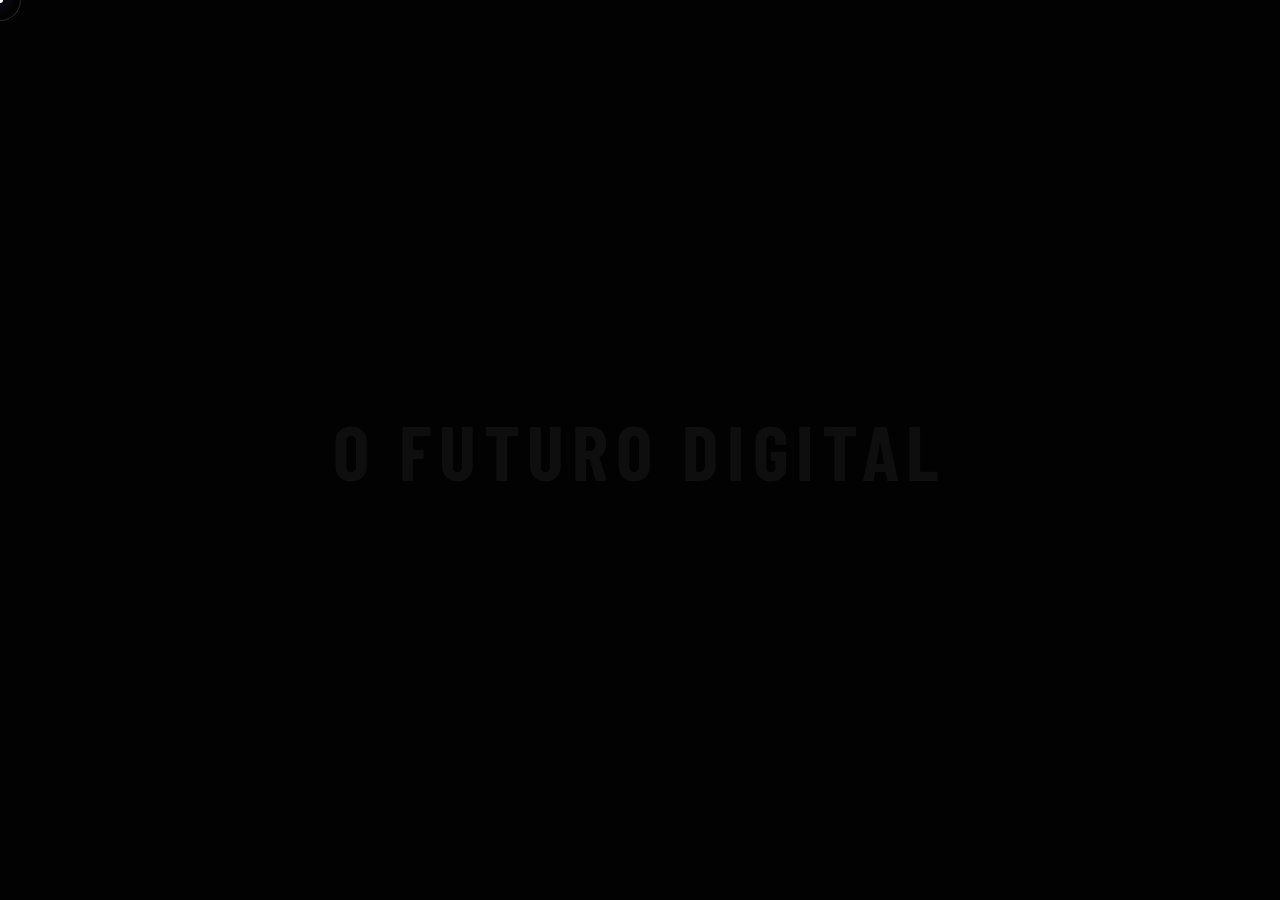
==== index.html @ 10002fe7 "COMMIT INICIAL" ====
<!DOCTYPE html>
<html lang="pt-BR">
<head>
    <meta charset="utf-8"/>
    <meta content="width=device-width, initial-scale=1.0" name="viewport"/>
    <title>Portfólio Premium | Agência Digital</title>
    
    <!-- Fonts -->
    <link href="https://fonts.googleapis.com" rel="preconnect"/>
    <link href="https://fonts.gstatic.com" rel="preconnect" crossorigin/>
    <link href="https://fonts.googleapis.com/css2?family=Inter:wght@300;400;500;600;700&family=Barlow+Condensed:wght@600;700&display=swap" rel="stylesheet">
    
    <!-- Tailwind -->
    <script src="https://cdn.tailwindcss.com"></script>
    <script>
        tailwind.config = {
            theme: {
                extend: {
                    fontFamily: {
                        sans: ['Inter', 'sans-serif'],
                        display: ['Barlow Condensed', 'sans-serif'],
                    },
                    colors: {
                        brand: {
                            primary: '#6366F1', // Indigo
                            secondary: '#a855f7', // Purple
                            accent: '#22d3ee', // Cyan
                            dark: '#020202',
                        }
                    }
                }
            }
        }
    </script>
    
    <!-- GSAP & Lucide -->
    <script src="https://cdnjs.cloudflare.com/ajax/libs/gsap/3.12.2/gsap.min.js"></script>
    <script src="https://unpkg.com/lucide@latest"></script>

    <style>
        body {
            background-color: #020202;
            color: #ffffff;
            overflow-x: hidden;
            overflow-y: hidden; /* Prevent scroll during preloader */
            cursor: none; /* Hide default cursor */
            -webkit-font-smoothing: antialiased;
        }

        /* Custom Cursor */
        .cursor-dot {
            position: fixed; top: 0; left: 0;
            width: 6px; height: 6px;
            background: #fff;
            border-radius: 50%;
            pointer-events: none;
            z-index: 100000;
            transform: translate(-50%, -50%);
        }
        .cursor-halo {
            position: fixed; top: 0; left: 0;
            width: 40px; height: 40px;
            border: 1px solid rgba(255,255,255,0.15);
            background: radial-gradient(circle, rgba(99,102,241,0.1) 0%, transparent 60%);
            border-radius: 50%;
            pointer-events: none;
            z-index: 99999;
            transform: translate(-50%, -50%);
            transition: width 0.3s ease, height 0.3s ease, background 0.3s ease, border-color 0.3s ease;
        }
        .hovering .cursor-halo {
            width: 70px; height: 70px;
            background: radial-gradient(circle, rgba(99,102,241,0.25) 0%, transparent 70%);
            border-color: rgba(99,102,241,0.4);
            backdrop-filter: blur(2px);
        }

        /* Preloader */
        #preloader {
            position: fixed; inset: 0; z-index: 99990;
            background: #020202;
            display: flex; align-items: center; justify-content: center;
        }
        .preloader-text-wrapper {
            font-family: 'Barlow Condensed', sans-serif;
            font-size: clamp(2rem, 6vw, 5rem);
            font-weight: 700;
            position: relative;
            text-transform: uppercase;
            letter-spacing: 0.1em;
            display: flex; justify-content: center; align-items: center;
        }
        .text-dim { color: rgba(255,255,255,0.05); }
        .text-bright {
            position: absolute; inset: 0; color: #fff;
            clip-path: polygon(0 0, 0 0, 0 100%, 0 100%);
            text-shadow: 0 0 20px rgba(255,255,255,0.4);
        }
        .sweep-light {
            position: absolute; top: 0; left: -100%;
            width: 30%; height: 100%;
            background: linear-gradient(90deg, transparent, rgba(99,102,241,0.8), transparent);
            transform: skewX(-20deg);
            filter: blur(8px);
            mix-blend-mode: screen;
        }

        /* Mesh Background */
        .mesh-bg { position: fixed; inset: 0; z-index: 0; pointer-events: none; }
        .mesh-orb {
            position: absolute; border-radius: 50%;
            filter: blur(120px); opacity: 0.3;
            animation: float 25s infinite ease-in-out alternate;
        }
        .orb-1 { top: -10%; left: -10%; width: 50vw; height: 50vw; background: #6366F1; animation-delay: 0s; }
        .orb-2 { bottom: -20%; right: -10%; width: 60vw; height: 60vw; background: #a855f7; animation-delay: -5s; }
        .orb-3 { top: 30%; left: 40%; width: 40vw; height: 40vw; background: #22d3ee; opacity: 0.15; animation-delay: -10s; }

        @keyframes float {
            0% { transform: translate(0, 0) scale(1); }
            100% { transform: translate(8%, 8%) scale(1.1); }
        }

        .noise-bg {
            position: fixed; inset: 0; z-index: 1;
            pointer-events: none; opacity: 0.04;
            background-image: url("data:image/svg+xml,%3Csvg viewBox='0 0 200 200' xmlns='http://www.w3.org/2000/svg'%3E%3Cfilter id='noiseFilter'%3E%3CfeTurbulence type='fractalNoise' baseFrequency='0.8' numOctaves='3' stitchTiles='stitch'/%3E%3C/filter%3E%3Crect width='100%25' height='100%25' filter='url(%23noiseFilter)'/%3E%3C/svg%3E");
        }

        /* Grid Lines */
        .grid-lines {
            position: fixed; inset: 0; z-index: 1; pointer-events: none;
            background-image: linear-gradient(rgba(255,255,255,0.03) 1px, transparent 1px),
                              linear-gradient(90deg, rgba(255,255,255,0.03) 1px, transparent 1px);
            background-size: 100px 100px;
            background-position: center center;
            mask-image: radial-gradient(circle at center, black 20%, transparent 80%);
            -webkit-mask-image: radial-gradient(circle at center, black 20%, transparent 80%);
        }

        /* Hero Text Gradient */
        .text-gradient {
            background: linear-gradient(to right, #fff, #a1a1aa, #6366F1, #fff);
            background-size: 200% auto;
            -webkit-background-clip: text;
            -webkit-text-fill-color: transparent;
            animation: gradientMove 5s linear infinite;
        }
        @keyframes gradientMove { to { background-position: 200% center; } }

        /* Buttons */
        .btn-premium {
            position: relative;
            background: rgba(255,255,255,0.03);
            border: 1px solid rgba(255,255,255,0.1);
            backdrop-filter: blur(12px);
            transition: all 0.4s cubic-bezier(0.2,0.8,0.2,1);
            overflow: hidden;
            z-index: 10;
        }
        .btn-premium::before {
            content: ''; position: absolute; inset: 0;
            background: linear-gradient(45deg, #6366F1, #a855f7, #22d3ee);
            opacity: 0; z-index: -1;
            transition: opacity 0.4s ease;
        }
        .btn-premium:hover::before { opacity: 1; }
        .btn-premium:hover {
            transform: translateY(-2px);
            border-color: rgba(255,255,255,0.3);
            box-shadow: 0 15px 35px rgba(99,102,241,0.3);
        }

        .btn-outline {
            background: transparent;
            border: 1px solid rgba(255,255,255,0.15);
            transition: all 0.4s ease;
            z-index: 10;
        }
        .btn-outline:hover {
            background: rgba(255,255,255,0.05);
            border-color: rgba(255,255,255,0.4);
            transform: translateY(-2px);
        }

        /* Floating Project Cards */
        .parallax-wrap {
            position: absolute;
            will-change: transform;
            z-index: 5;
        }
        .floating-card {
            border-radius: 1.25rem;
            background: rgba(10, 10, 10, 0.4);
            backdrop-filter: blur(16px);
            -webkit-backdrop-filter: blur(16px);
            border: 1px solid rgba(255, 255, 255, 0.08);
            box-shadow: 0 30px 60px rgba(0,0,0,0.5), inset 0 1px 0 rgba(255,255,255,0.1);
            overflow: hidden;
            transform-style: preserve-3d;
            will-change: transform;
            position: relative;
        }
        .floating-card::after {
            content: ''; position: absolute; inset: 0;
            background: linear-gradient(135deg, rgba(255,255,255,0.15) 0%, transparent 40%);
            pointer-events: none; z-index: 2;
        }
        .floating-card img {
            width: 100%; height: 100%; object-fit: cover;
            transition: transform 0.5s ease;
            opacity: 0.8; mix-blend-mode: luminosity; filter: grayscale(30%);
        }
        .parallax-wrap:hover .floating-card img {
            transform: scale(1.05); opacity: 1; mix-blend-mode: normal; filter: grayscale(0%);
        }
        
        /* Specific Card Placements */
        .c1 { top: 15%; left: 8%; width: 280px; height: 180px; }
        .c2 { bottom: 15%; left: 12%; width: 220px; height: 280px; }
        .c3 { top: 20%; right: 10%; width: 240px; height: 200px; }
        .c4 { bottom: 20%; right: 15%; width: 300px; height: 160px; }

        @media (max-width: 768px) {
            .parallax-wrap { display: none; } /* Hide complex cards on mobile for clean hero */
        }
    </style>
</head>
<body>

    <!-- CUSTOM CURSOR -->
    <div class="cursor-dot"></div>
    <div class="cursor-halo"></div>

    <!-- PRELOADER -->
    <div id="preloader">
        <div class="preloader-text-wrapper">
            <span class="text-dim">O FUTURO DIGITAL</span>
            <span class="text-bright">O FUTURO DIGITAL</span>
            <div class="sweep-light"></div>
        </div>
    </div>

    <!-- BACKGROUND SYSTEM -->
    <div class="mesh-bg">
        <div class="mesh-orb orb-1"></div>
        <div class="mesh-orb orb-2"></div>
        <div class="mesh-orb orb-3"></div>
    </div>
    <div class="noise-bg"></div>
    <div class="grid-lines"></div>

    <!-- NAVBAR -->
    <nav class="fixed top-0 w-full z-50 px-6 py-6 flex justify-between items-center opacity-0 translate-y-[-20px]" id="navbar">
        <div class="flex items-center gap-3">
            <div class="w-8 h-8 rounded-full border border-white/20 bg-white/5 flex items-center justify-center backdrop-blur-md">
                <i data-lucide="hexagon" class="w-4 h-4 text-white"></i>
            </div>
            <span class="font-display tracking-widest uppercase text-sm font-bold">STUDIO</span>
        </div>
        <button class="interactive hover:text-brand-accent transition-colors">
            <i data-lucide="menu" class="w-6 h-6 text-white"></i>
        </button>
    </nav>

    <!-- HERO SECTION -->
    <main id="hero-section" class="relative w-full h-screen flex items-center justify-center overflow-hidden">
        
        <!-- FLOATING CARDS (PROVA SOCIAL) -->
        <div class="parallax-wrap c1" data-speed-x="20" data-speed-y="30">
            <div class="floating-card organic-float interactive" style="animation-delay: 0s;">
                <img src="https://images.unsplash.com/photo-1600132806370-bf17e65e942f?q=80&w=800&auto=format&fit=crop" alt="Projeto 1"/>
            </div>
        </div>
        <div class="parallax-wrap c2" data-speed-x="-25" data-speed-y="-15">
            <div class="floating-card organic-float interactive" style="animation-delay: -1.5s;">
                <img src="https://images.unsplash.com/photo-1551288049-bebda4e38f71?q=80&w=800&auto=format&fit=crop" alt="Projeto 2"/>
            </div>
        </div>
        <div class="parallax-wrap c3" data-speed-x="-30" data-speed-y="25">
            <div class="floating-card organic-float interactive" style="animation-delay: -3s;">
                <img src="https://images.unsplash.com/photo-1581291518857-4e27b48ff24e?q=80&w=800&auto=format&fit=crop" alt="Projeto 3"/>
            </div>
        </div>
        <div class="parallax-wrap c4" data-speed-x="15" data-speed-y="-35">
            <div class="floating-card organic-float interactive" style="animation-delay: -4.5s;">
                <img src="https://images.unsplash.com/photo-1618761714954-0b8cd0026356?q=80&w=800&auto=format&fit=crop" alt="Projeto 4"/>
            </div>
        </div>

        <!-- HERO CONTENT -->
        <div class="hero-content relative z-20 flex flex-col items-center text-center max-w-4xl px-6">
            <div class="inline-flex items-center gap-2 px-3 py-1.5 rounded-full border border-white/10 bg-white/5 backdrop-blur-md mb-8">
                <span class="w-1.5 h-1.5 rounded-full bg-brand-primary animate-pulse"></span>
                <span class="text-[10px] font-mono tracking-widest uppercase text-zinc-300">UX/UI & Desenvolvimento Premium</span>
            </div>

            <h1 class="text-5xl md:text-7xl lg:text-8xl font-display font-bold tracking-tight mb-6 leading-[1.1]">
                Design, estratégia e <br/>
                tecnologia para marcas que <br/>
                <span class="text-gradient">desejam crescer.</span>
            </h1>

            <p class="text-zinc-400 text-base md:text-lg max-w-2xl font-sans mb-10 leading-relaxed font-light">
                Criação de Sites, Landing Pages e Estratégias Digitais com foco absoluto em conversão e posicionamento premium. Transformando ideias em experiências que vendem.
            </p>

            <div class="flex flex-col sm:flex-row gap-4 items-center">
                <button class="interactive btn-premium px-8 py-4 rounded-full text-sm font-semibold tracking-wide flex items-center gap-2">
                    VER PROJETOS
                    <i data-lucide="arrow-right" class="w-4 h-4"></i>
                </button>
                <button class="interactive btn-outline px-8 py-4 rounded-full text-sm font-semibold tracking-wide text-zinc-300 flex items-center gap-2">
                    FALAR COMIGO
                </button>
            </div>
        </div>

    </main>

    <!-- JS -->
    <script>
        // Init Icons
        lucide.createIcons();

        // Cursor Setup
        const cursorDot = document.querySelector('.cursor-dot');
        const cursorHalo = document.querySelector('.cursor-halo');
        const interactives = document.querySelectorAll('.interactive, a, button');

        // GSAP QuickTo for smooth cursor tracking
        let xToDot = gsap.quickTo(cursorDot, "x", {duration: 0.1, ease: "power3"});
        let yToDot = gsap.quickTo(cursorDot, "y", {duration: 0.1, ease: "power3"});
        let xToHalo = gsap.quickTo(cursorHalo, "x", {duration: 0.3, ease: "power3"});
        let yToHalo = gsap.quickTo(cursorHalo, "y", {duration: 0.3, ease: "power3"});

        window.addEventListener("mousemove", e => {
            xToDot(e.clientX); yToDot(e.clientY);
            xToHalo(e.clientX); yToHalo(e.clientY);
        });

        // Hover states for cursor
        interactives.forEach(el => {
            el.addEventListener("mouseenter", () => document.body.classList.add("hovering"));
            el.addEventListener("mouseleave", () => document.body.classList.remove("hovering"));
        });

        // Preloader Animation Timeline
        const tl = gsap.timeline();

        // 1. Sweep effect
        tl.to(".sweep-light", {
            left: "200%",
            duration: 1.8,
            ease: "power2.inOut",
            delay: 0.2
        })
        // 2. Reveal text from left to right mask
        .to(".text-bright", {
            clipPath: "polygon(0 0, 100% 0, 100% 100%, 0 100%)",
            duration: 1.8,
            ease: "power3.inOut"
        }, "-=1.8")
        // 3. Blur out the text
        .to(".preloader-text-wrapper", {
            opacity: 0,
            filter: "blur(15px)",
            scale: 1.1,
            duration: 0.8,
            ease: "power2.in",
            delay: 0.5
        })
        // 4. Fade out preloader background
        .to("#preloader", {
            opacity: 0,
            duration: 1,
            ease: "power2.inOut",
            onComplete: () => {
                document.getElementById("preloader").style.display = "none";
                document.body.style.overflowY = "auto"; // restore scroll if page had content below
            }
        }, "-=0.2")
        // 5. Reveal Hero Content
        .from("#navbar", {
            y: -20, opacity: 0, duration: 1, ease: "power3.out"
        }, "-=0.5")
        .from(".hero-content > *", {
            y: 40, opacity: 0, filter: "blur(10px)",
            stagger: 0.15, duration: 1.2, ease: "power3.out"
        }, "-=1")
        // 6. Reveal Floating Cards
        .from(".parallax-wrap", {
            y: 100, opacity: 0, rotateX: 15, scale: 0.9,
            stagger: 0.1, duration: 1.5, ease: "back.out(1.2)"
        }, "-=1");

        // Organic Floating Animation for Cards
        gsap.utils.toArray(".organic-float").forEach((card, i) => {
            gsap.to(card, {
                y: "-=20",
                duration: "random(3, 5)",
                repeat: -1,
                yoyo: true,
                ease: "sine.inOut"
            });
        });

        // Mouse Parallax for Cards
        const heroSection = document.getElementById("hero-section");
        const parallaxWraps = document.querySelectorAll(".parallax-wrap");
        
        heroSection.addEventListener("mousemove", (e) => {
            // Normalized coordinates (-1 to 1)
            const x = (e.clientX / window.innerWidth - 0.5) * 2;
            const y = (e.clientY / window.innerHeight - 0.5) * 2;

            parallaxWraps.forEach(wrap => {
                const speedX = parseFloat(wrap.dataset.speedX);
                const speedY = parseFloat(wrap.dataset.speedY);
                
                gsap.to(wrap, {
                    x: x * speedX,
                    y: y * speedY,
                    rotateX: -y * 10,
                    rotateY: x * 10,
                    duration: 1.5,
                    ease: "power2.out"
                });
            });
        });

        // Reset Parallax on mouse leave
        heroSection.addEventListener("mouseleave", () => {
            parallaxWraps.forEach(wrap => {
                gsap.to(wrap, {
                    x: 0, y: 0, rotateX: 0, rotateY: 0,
                    duration: 1.5, ease: "power2.out"
                });
            });
        });

    </script>
</body>
</html>
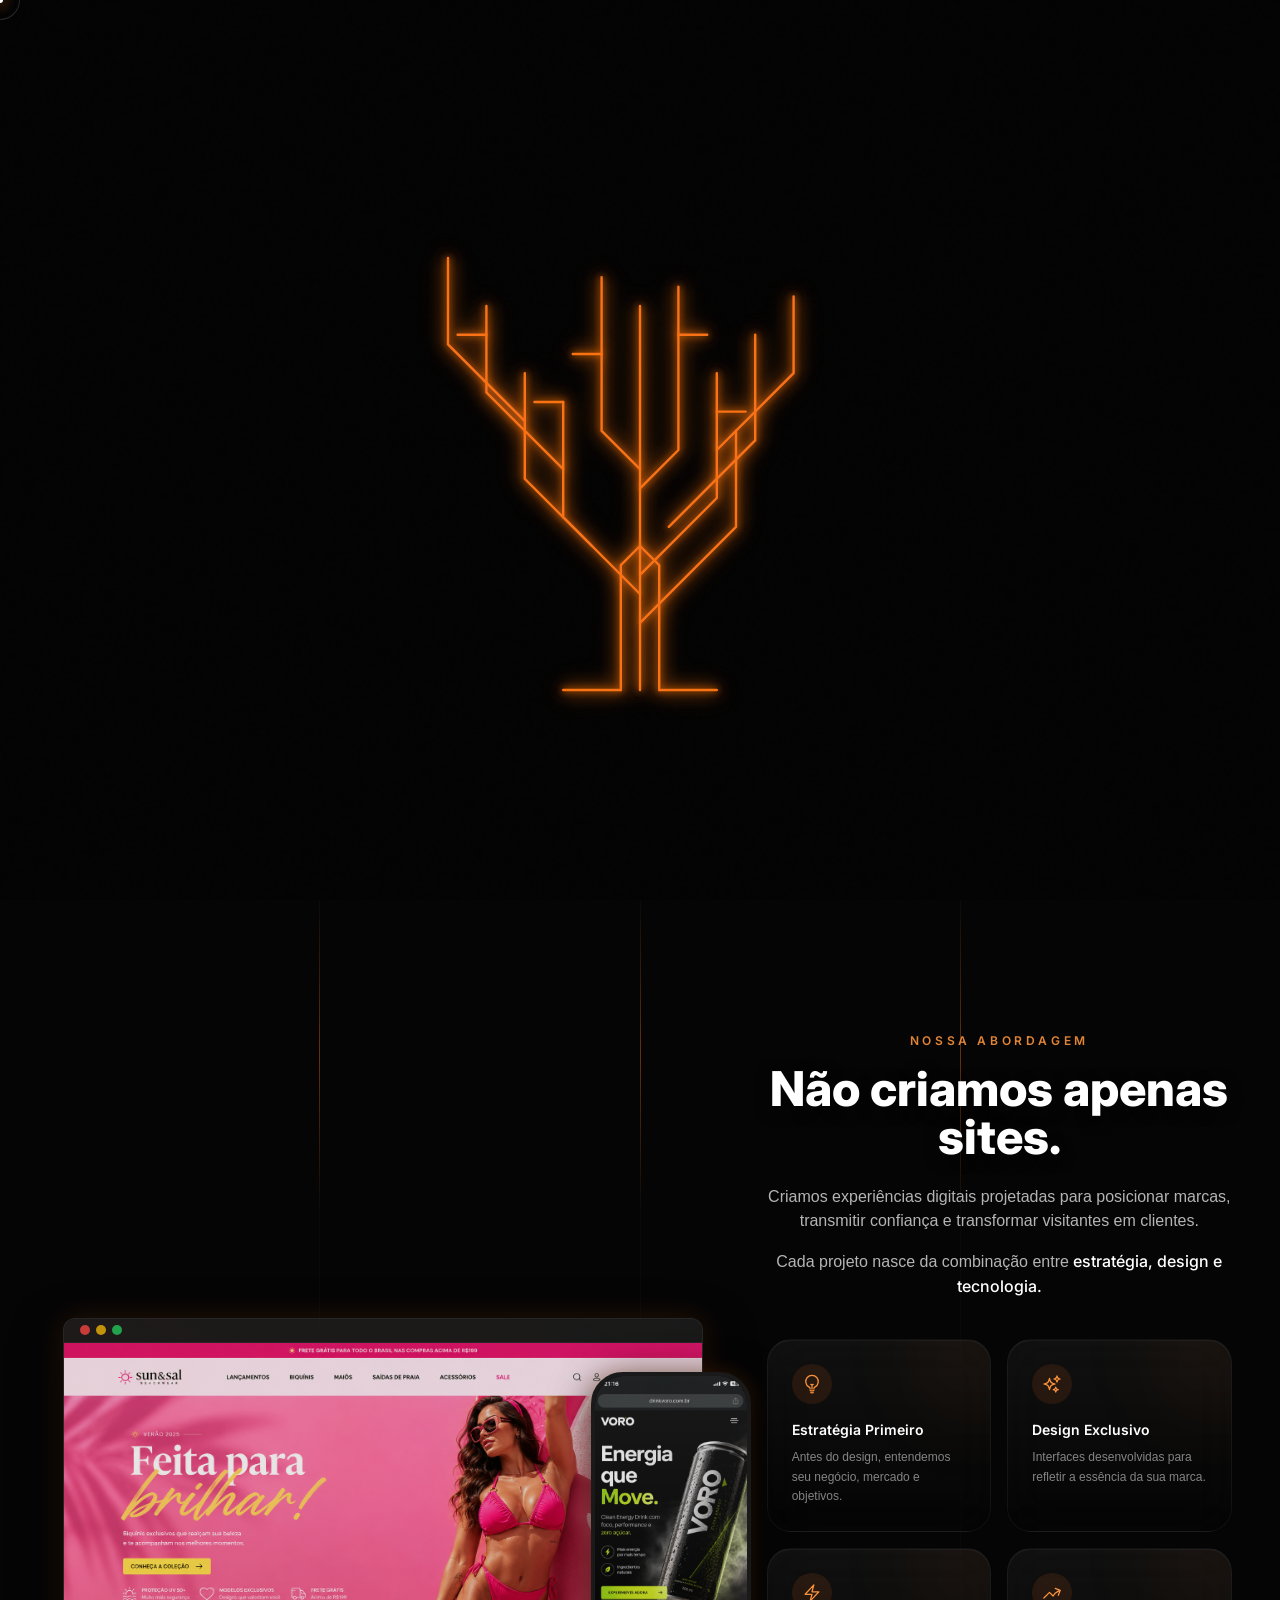
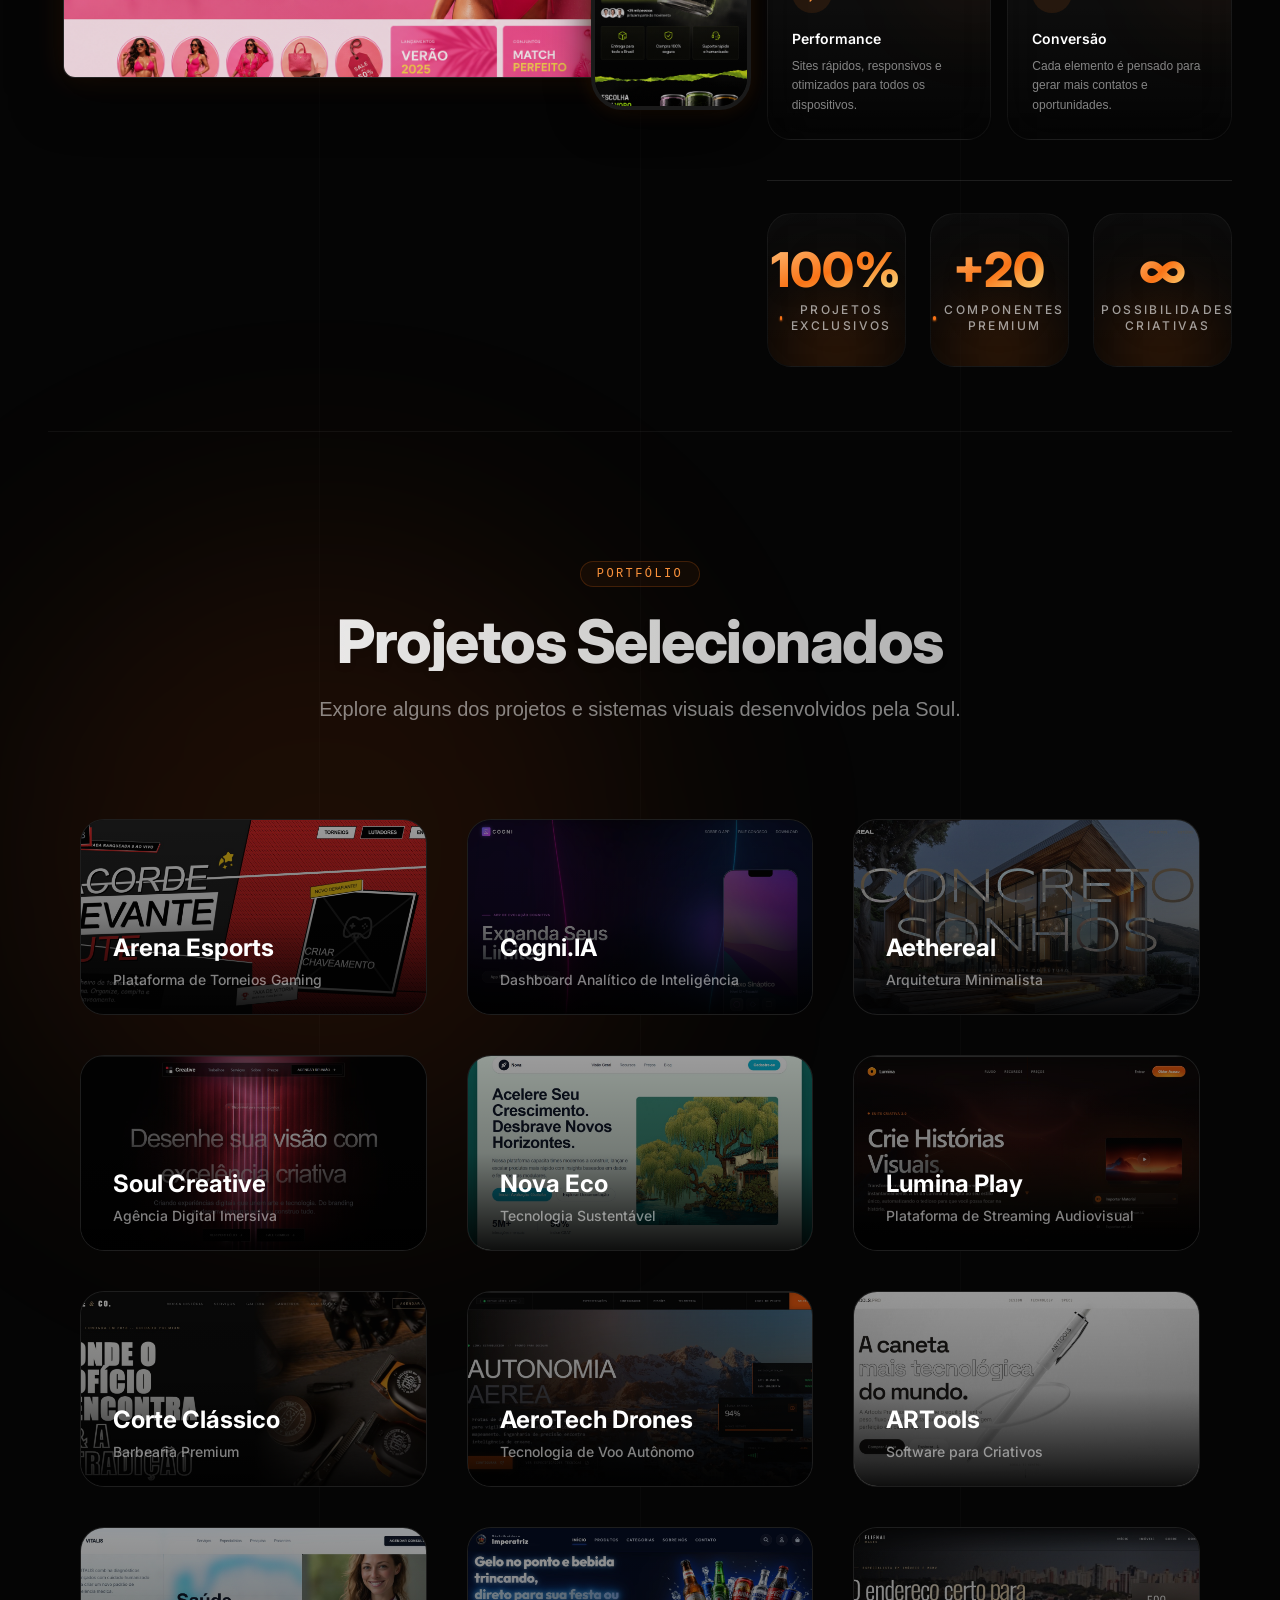
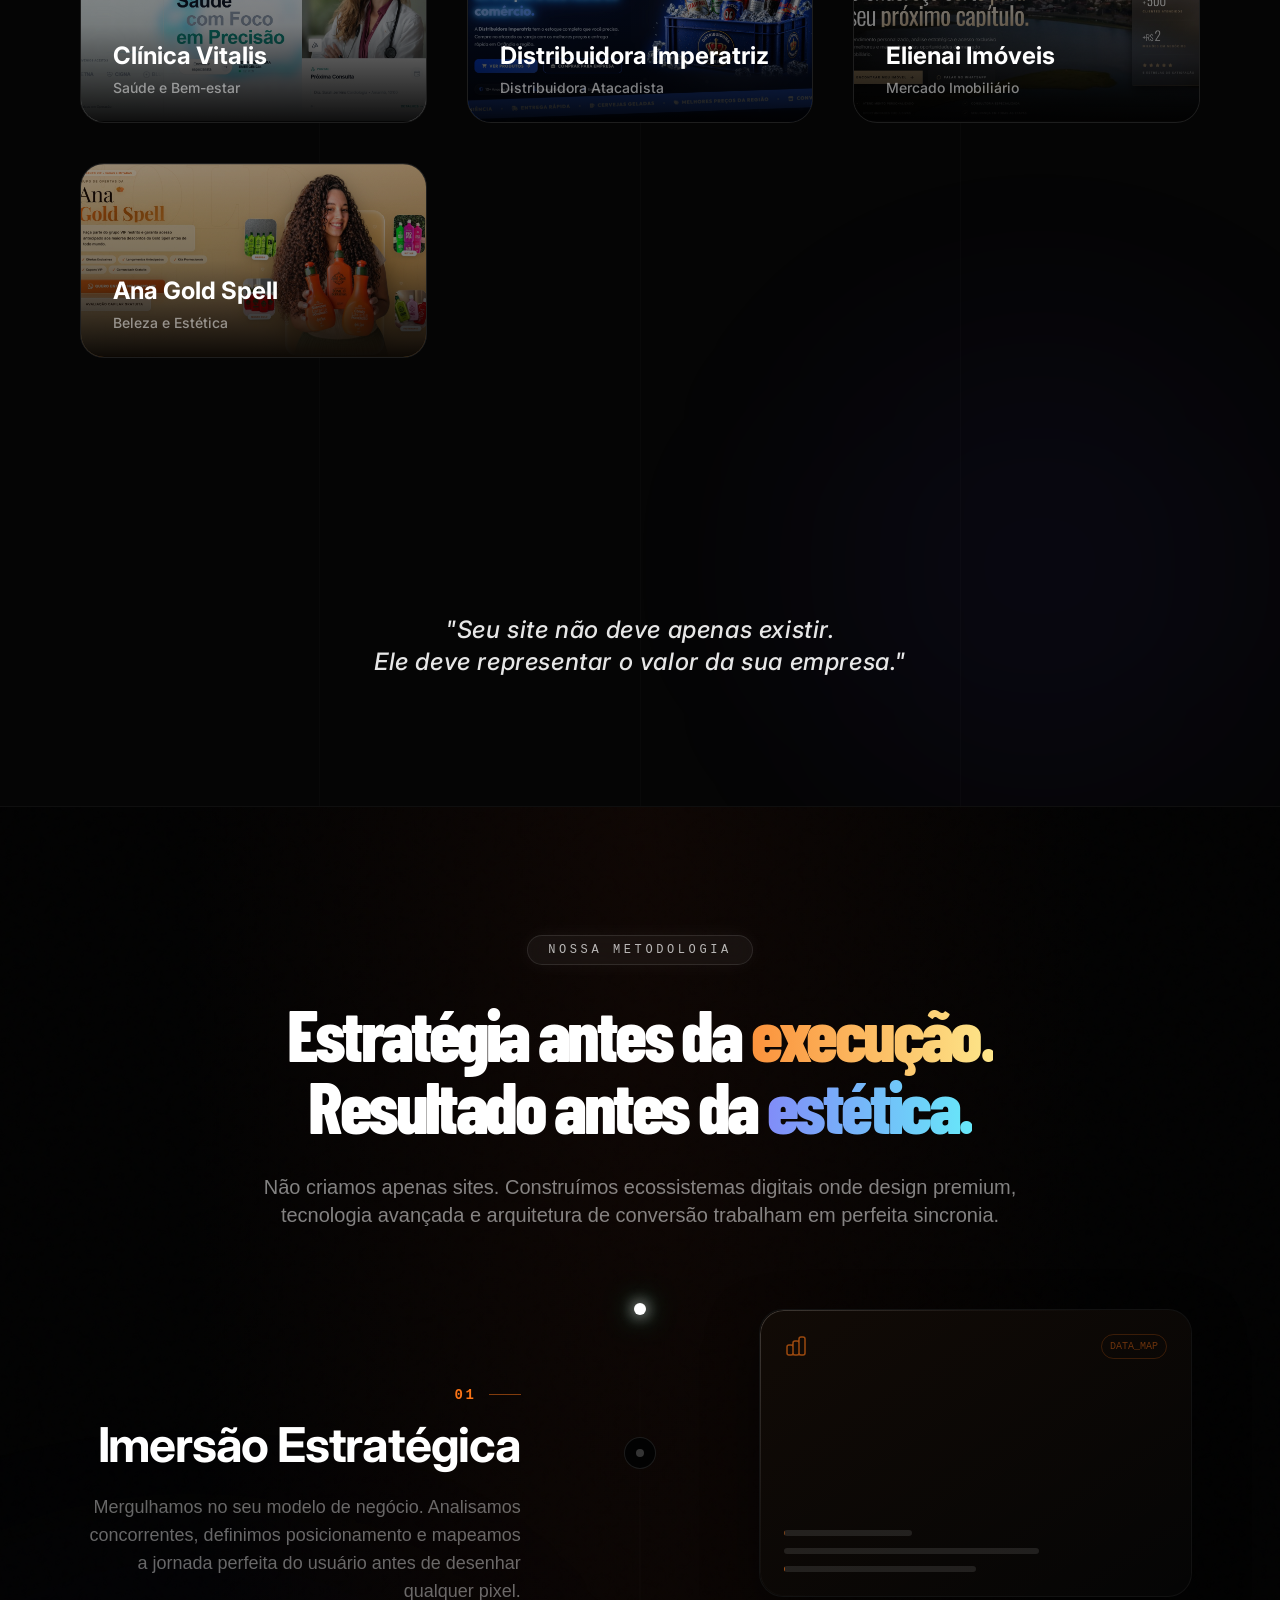
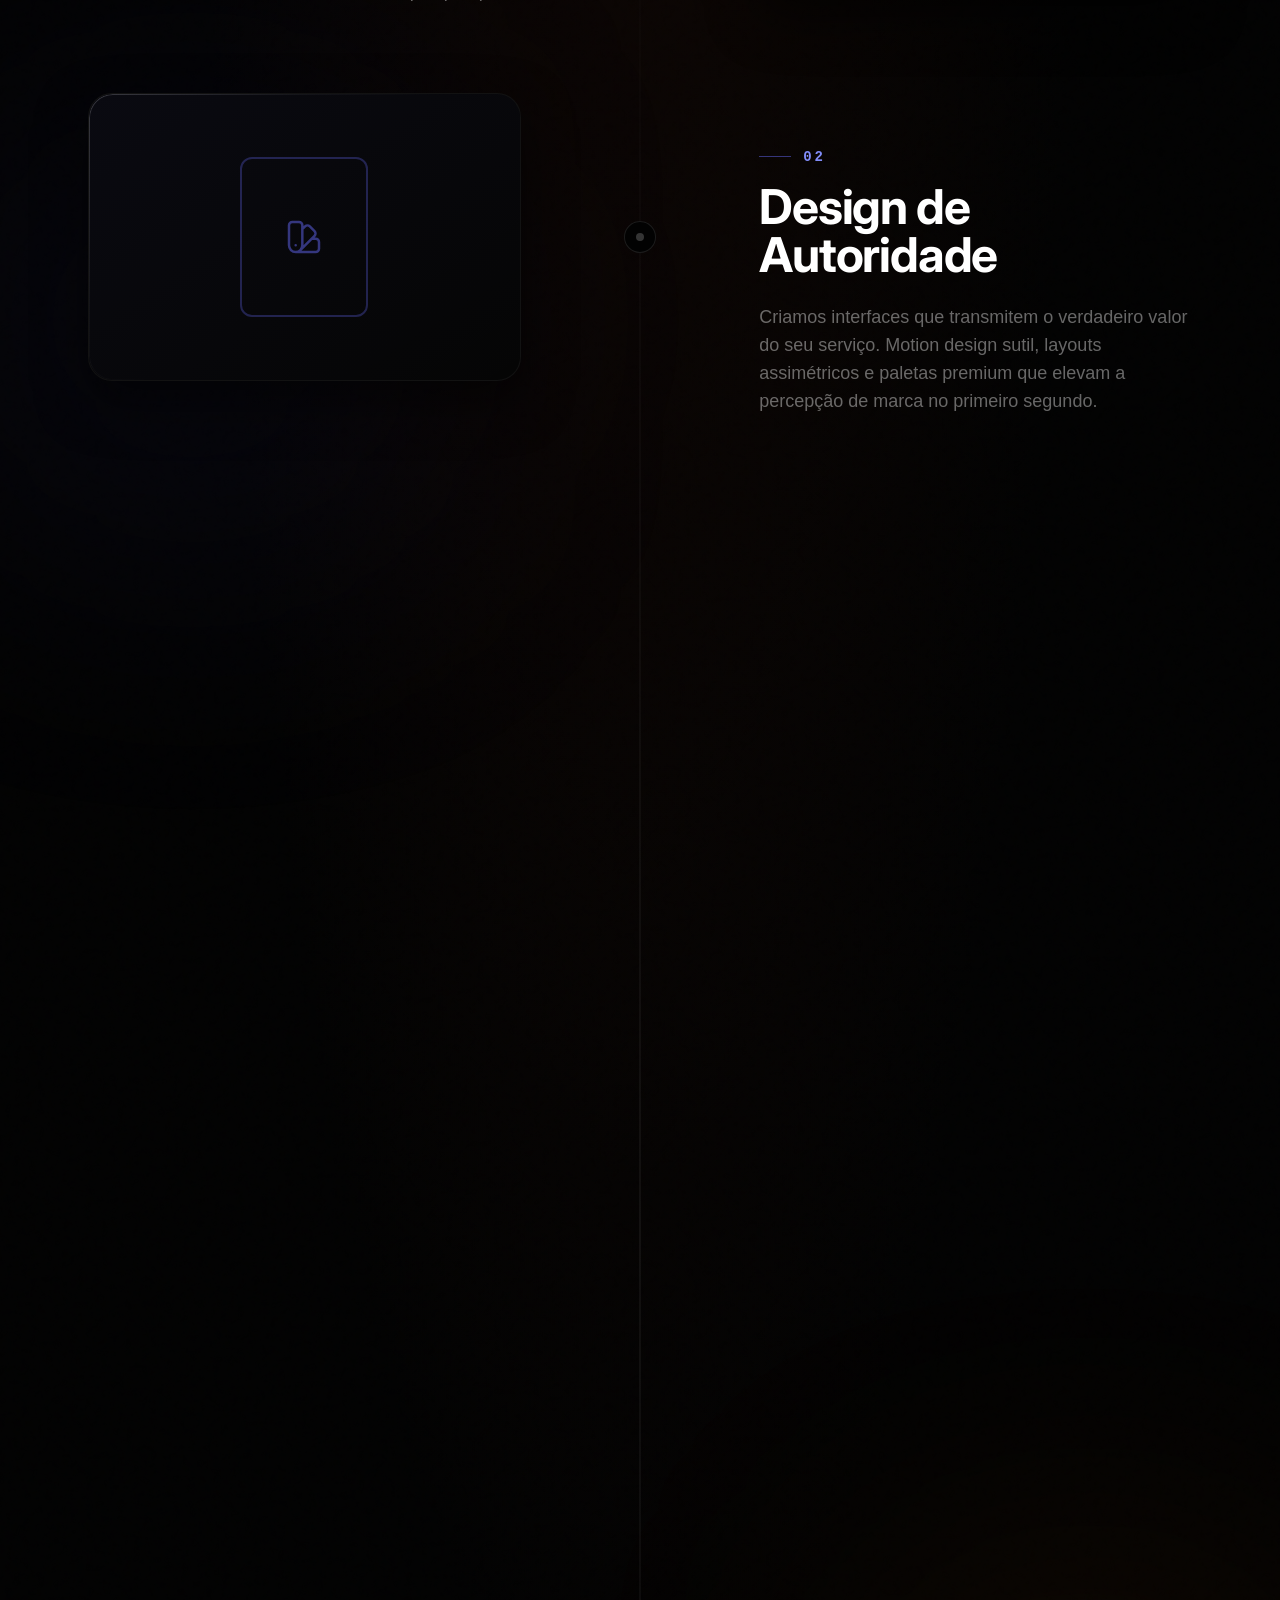
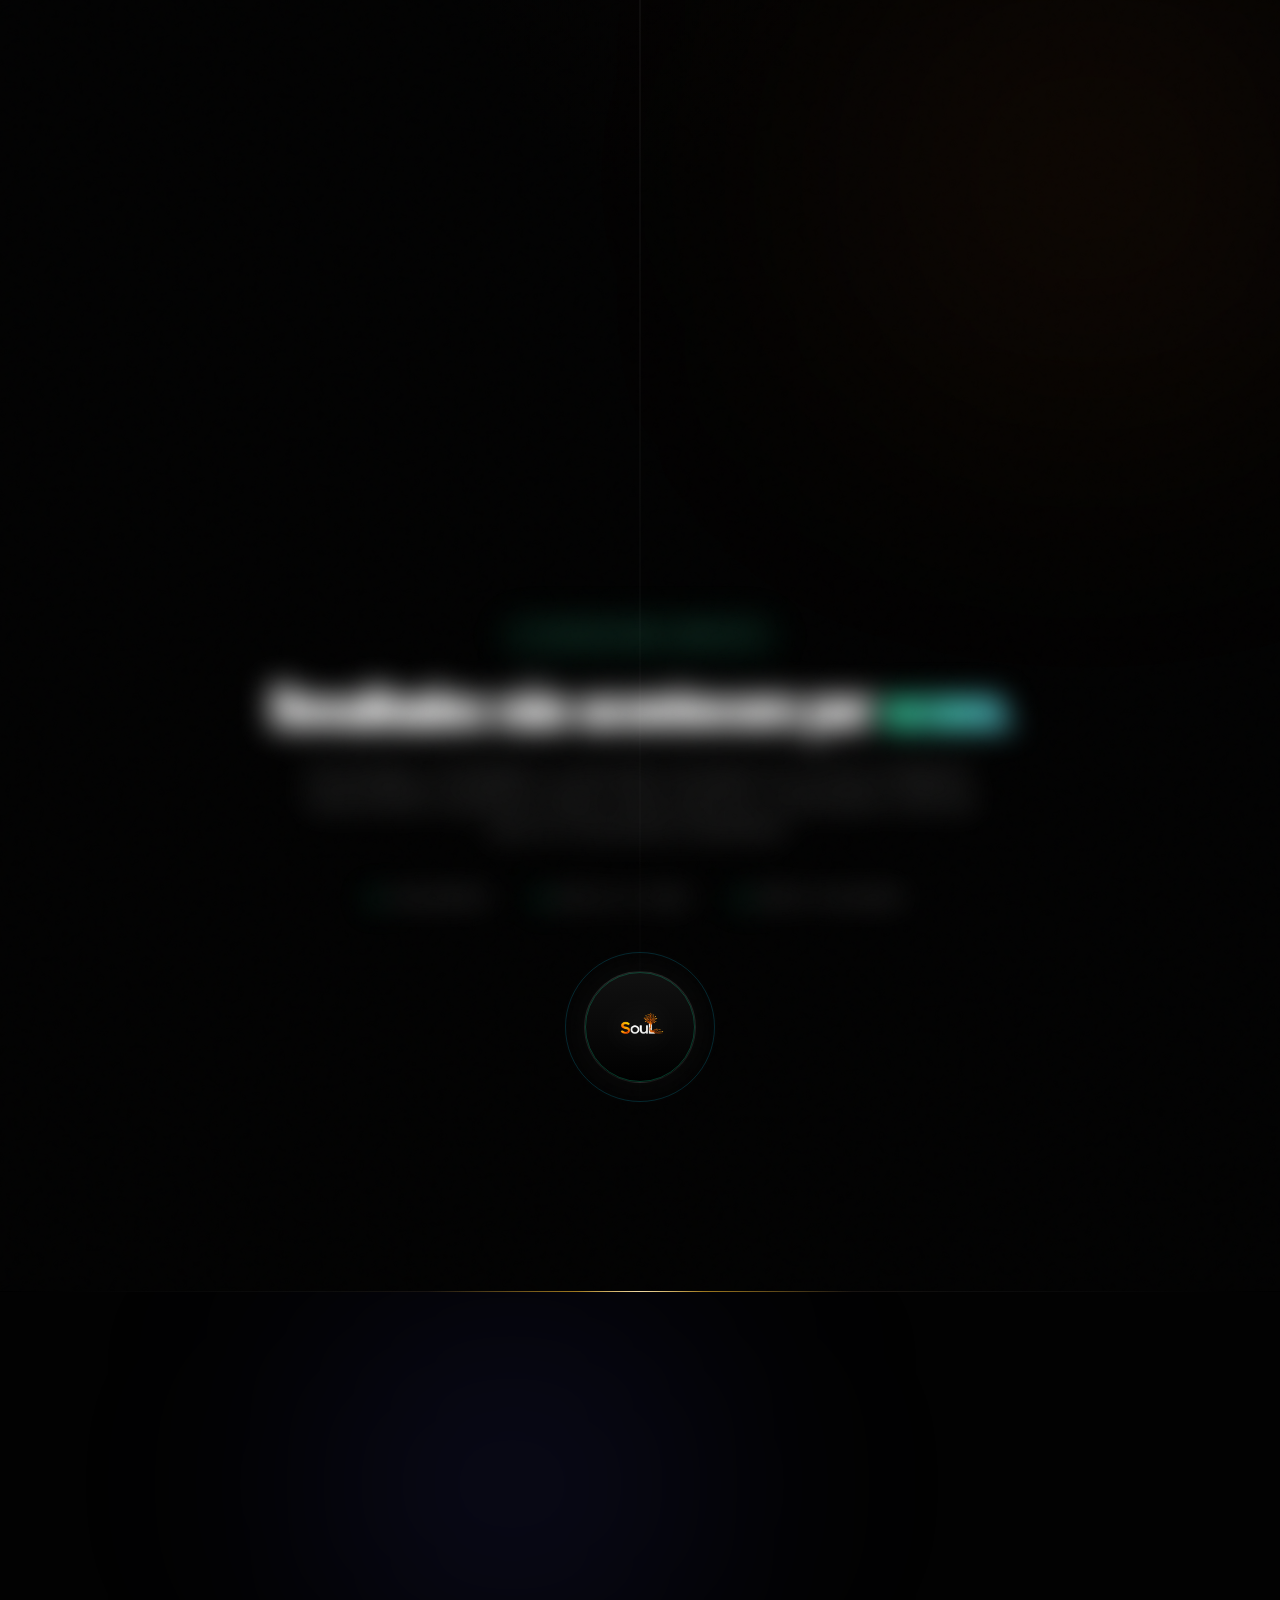
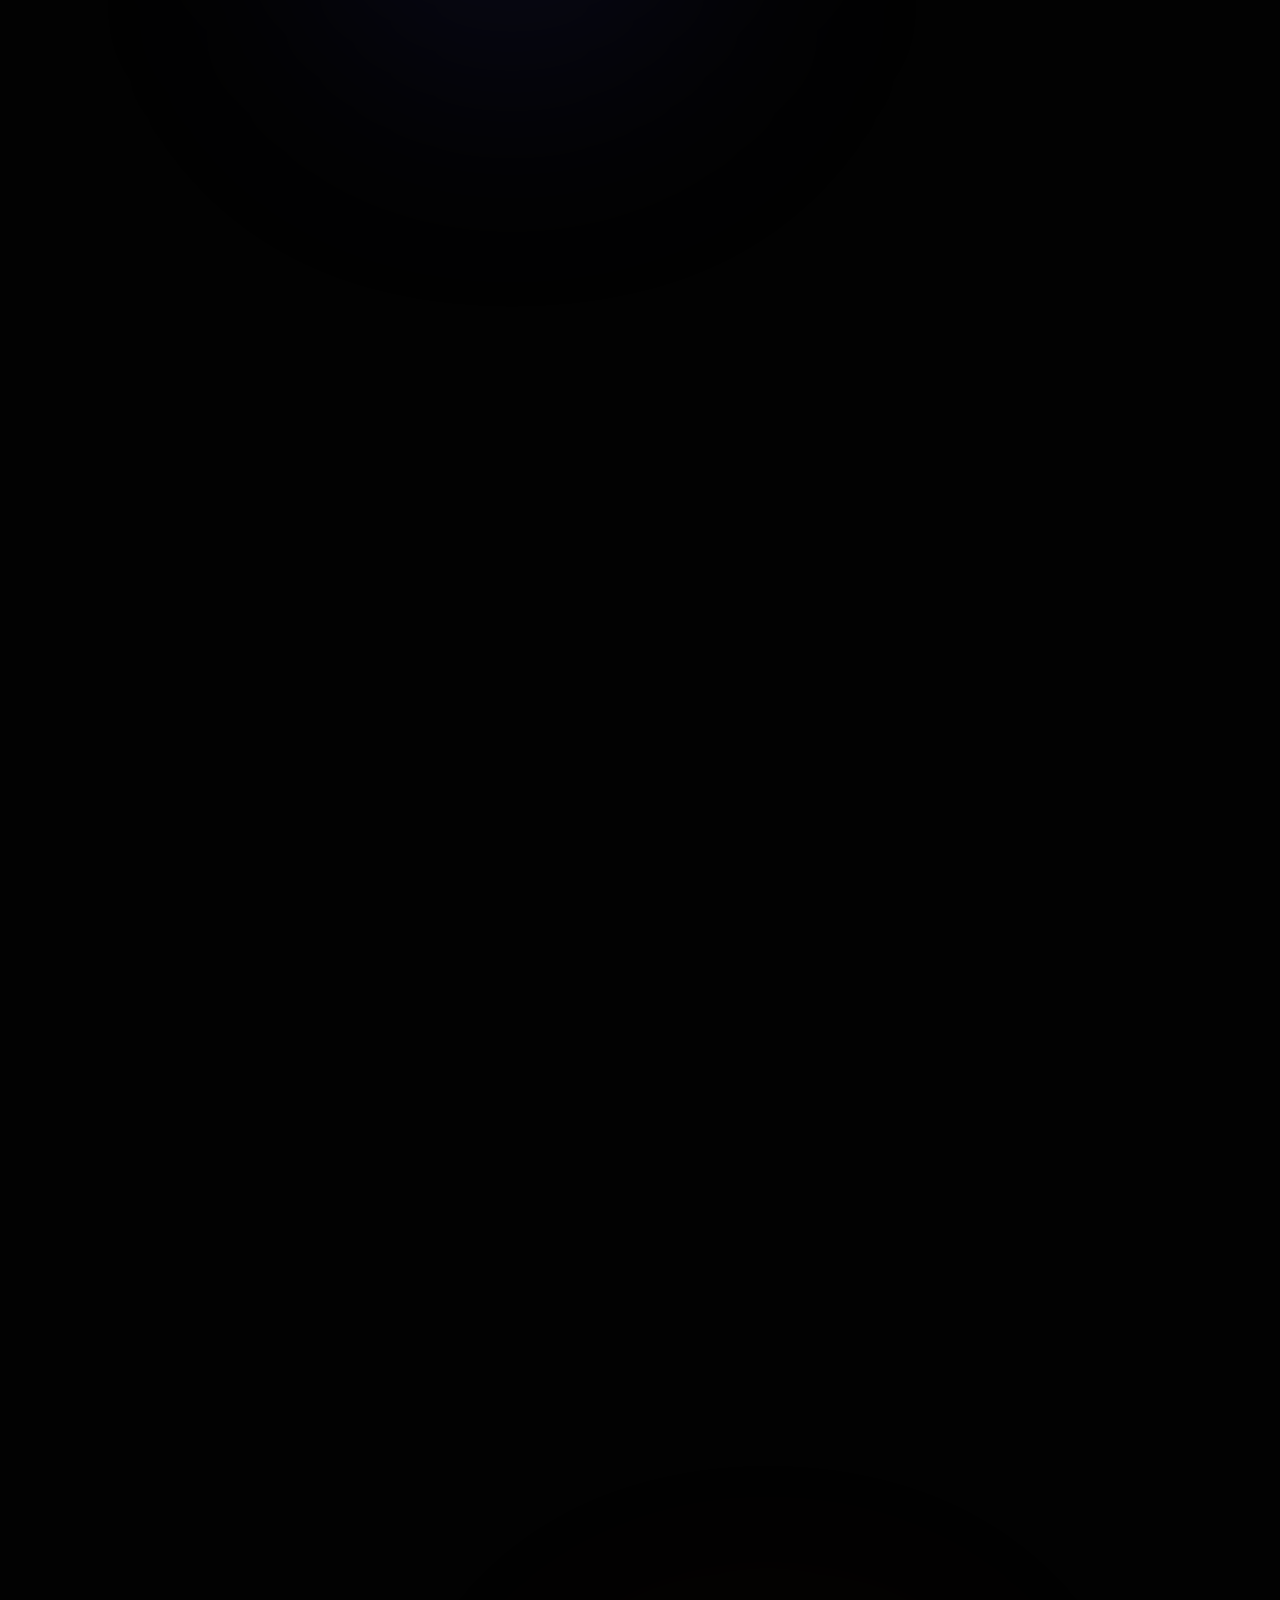
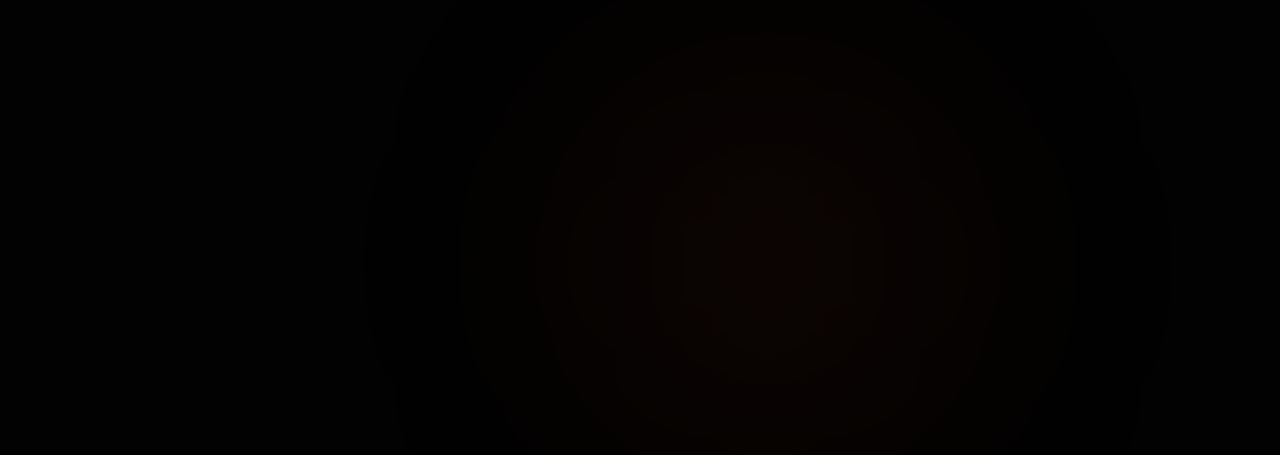
==== commit d5656903: "Renomeia index3.html para index.html para deploy na Vercel" ====
--- a/index.html
+++ b/index.html
@@ -1,31 +1,39 @@
 <!DOCTYPE html>
-<html lang="pt-BR">
+<html lang="pt-BR" class="overflow-x-hidden">
 <head>
     <meta charset="utf-8"/>
     <meta content="width=device-width, initial-scale=1.0" name="viewport"/>
-    <title>Portfólio Premium | Agência Digital</title>
+    <meta content="5000" name="preview-ready-after-ms"/>
+    <title>Portfólio Premium | Experiência Digital</title>
+
+    <!-- fonts: Inter + Barlow Condensed + Oswald -->
+    <link href="https://fonts.googleapis.com" rel="preconnect"/>
+    <link href="https://fonts.gstatic.com" rel="preconnect"/>
+    <link href="https://fonts.googleapis.com/css2?family=Inter:wght@300;400;500;600&family=Oswald:wght@500;600&family=Barlow+Condensed:wght@600;700&display=swap" rel="stylesheet">
+    <link href="sonic-link.aura.build/assets/86d6b05f58559b7d_css2.css" rel="stylesheet"/>
     
-    <!-- Fonts -->
-    <link href="https://fonts.googleapis.com" rel="preconnect"/>
-    <link href="https://fonts.gstatic.com" rel="preconnect" crossorigin/>
-    <link href="https://fonts.googleapis.com/css2?family=Inter:wght@300;400;500;600;700&family=Barlow+Condensed:wght@600;700&display=swap" rel="stylesheet">
+    <!-- css: tokens de tema exatos do sonic-link -->
+    <link rel="stylesheet" href="sonic-link.aura.build/assets/css/base.css"/>
     
-    <!-- Tailwind -->
-    <script src="https://cdn.tailwindcss.com"></script>
+    <!-- tailwind runtime idêntico -->
+    <script src="sonic-link.aura.build/assets/176e894661aa9cdc_3.4.17"></script>
     <script>
         tailwind.config = {
             theme: {
                 extend: {
                     fontFamily: {
                         sans: ['Inter', 'sans-serif'],
-                        display: ['Barlow Condensed', 'sans-serif'],
+                        mono: ['JetBrains Mono', 'monospace'],
+                        oswald: ['Oswald', 'sans-serif'],
+                        barlow: ['Barlow Condensed', 'sans-serif'],
                     },
                     colors: {
                         brand: {
-                            primary: '#6366F1', // Indigo
-                            secondary: '#a855f7', // Purple
-                            accent: '#22d3ee', // Cyan
-                            dark: '#020202',
+                            primary: '#6366F1',
+                            secondary: '#fb923c',
+                            accent: '#22d3ee',
+                            lime: '#bef264',
+                            purple: '#a855f7'
                         }
                     }
                 }
@@ -33,412 +41,2165 @@
         }
     </script>
     
-    <!-- GSAP & Lucide -->
-    <script src="https://cdnjs.cloudflare.com/ajax/libs/gsap/3.12.2/gsap.min.js"></script>
+    <!-- icons idênticos -->
+    <script src="sonic-link.aura.build/assets/851bed7af266f96a_iconify-icon.min.js"></script>
     <script src="https://unpkg.com/lucide@latest"></script>
 
     <style>
-        body {
-            background-color: #020202;
-            color: #ffffff;
+        body { background-color: #000; color: #fff; cursor: none; }
+        
+        @media (pointer: coarse) {
+            body { cursor: auto; }
+            #cursor-dot, #cursor-halo, #project-cursor {
+                display: none !important;
+                opacity: 0 !important;
+            }
+            .cursor-none { cursor: auto !important; }
+        }
+        
+        /* Ocultar scrollbar horizontal e garantir responsividade touch */
+        html, body {
+            max-width: 100vw;
             overflow-x: hidden;
-            overflow-y: hidden; /* Prevent scroll during preloader */
-            cursor: none; /* Hide default cursor */
-            -webkit-font-smoothing: antialiased;
-        }
-
-        /* Custom Cursor */
+            -webkit-overflow-scrolling: touch;
+        }
+
+        /* Ocultar barra de rolagem para um visual mais limpo e imersivo (App-like) */
+        ::-webkit-scrollbar {
+            display: none;
+        }
+        * {
+            -ms-overflow-style: none;  /* IE and Edge */
+            scrollbar-width: none;  /* Firefox */
+        }
+
+        /* --- PREMIUM PRELOADER CINEMATOGRÁFICO --- */
+        #black-preloader {
+            position: fixed; inset: 0; z-index: 999990;
+            background: #030303;
+            display: flex; align-items: center; justify-content: center;
+            overflow: hidden;
+        }
+        .preloader-noise {
+            position: absolute; inset: 0; z-index: 1;
+            background-image: url('data:image/svg+xml;utf8,%3Csvg viewBox="0 0 200 200" xmlns="http://www.w3.org/2000/svg"%3E%3Cfilter id="n"%3E%3CfeTurbulence type="fractalNoise" baseFrequency="0.8" numOctaves="3" stitchTiles="stitch"/%3E%3C/filter%3E%3Crect width="100%25" height="100%25" filter="url(%23n)"/%3E%3C/svg%3E');
+            opacity: 0.02;
+            mix-blend-mode: overlay;
+            pointer-events: none;
+        }
+        .preloader-ambient-glow {
+            position: absolute; top: 50%; left: 50%; transform: translate(-50%, -50%);
+            width: 60vw; height: 60vw;
+            background: radial-gradient(circle, rgba(249, 115, 22, 0.05) 0%, transparent 60%);
+            z-index: 2; pointer-events: none;
+            opacity: 0;
+        }
+        .circuit-svg {
+            position: absolute; top: 50%; left: 50%; transform: translate(-50%, -50%);
+            width: clamp(250px, 60vw, 800px); height: clamp(250px, 60vw, 800px);
+            z-index: 3; pointer-events: none;
+            filter: drop-shadow(0 0 10px rgba(249,115,22,0.4));
+        }
+        .circuit-line {
+            fill: none; stroke: #f97316; stroke-width: 2.5;
+            stroke-linecap: round; stroke-linejoin: round;
+        }
+        .circuit-node {
+            fill: #fdba74; transform-box: fill-box; transform-origin: center;
+            opacity: 0; filter: drop-shadow(0 0 10px #f97316);
+        }
+        .glow-pulse {
+            position: absolute; top: 50%; left: 50%; transform: translate(-50%, -50%);
+            width: 0; height: 0; border-radius: 50%;
+            background: radial-gradient(circle, rgba(249, 115, 22, 0.4) 0%, transparent 70%);
+            z-index: 4; opacity: 0; pointer-events: none;
+            mix-blend-mode: screen;
+        }
+        .preloader-logo-wrapper {
+            position: absolute; top: 50%; left: 50%; transform: translate(-50%, -50%);
+            display: flex; flex-direction: column; align-items: center; justify-content: center;
+            width: clamp(200px, 45vw, 800px);
+            z-index: 5;
+            opacity: 0; filter: blur(20px); scale: 0.95;
+            pointer-events: none;
+        }
+        .preloader-img-container {
+            position: relative; width: 100%; display: flex; justify-content: center;
+            filter: drop-shadow(0 0 25px rgba(249,115,22,0.15));
+        }
+        .preloader-logo {
+            width: 100%; height: auto; display: block;
+            image-rendering: high-quality;
+            -webkit-backface-visibility: hidden;
+            backface-visibility: hidden;
+            transform: translateZ(0);
+        }
+        .logo-sweep-light {
+            position: absolute; top: 0; left: -100%; width: 50%; height: 100%;
+            background: linear-gradient(90deg, transparent, rgba(255,255,255,0.2), transparent);
+            transform: skewX(-20deg); filter: blur(15px); mix-blend-mode: overlay;
+        }
+        .preloader-subtitle {
+            font-family: 'Inter', sans-serif; font-weight: 500; font-size: clamp(0.45rem, 1.8vw, 1rem);
+            letter-spacing: 0.6em; text-transform: uppercase; color: #ffffff;
+            margin-top: clamp(1rem, 3vw, 2.5rem); margin-left: 0.6em;
+            text-align: center; white-space: nowrap;
+            opacity: 0; transform: translateY(15px);
+            text-shadow: 0 0 10px rgba(255,255,255,0.8), 0 0 20px rgba(249,115,22,0.6);
+            z-index: 10; position: relative;
+        }
+        .micro-particles {
+            position: absolute; inset: 0; z-index: 4; pointer-events: none; overflow: hidden;
+        }
+        .particle {
+            position: absolute; background: #fff; border-radius: 50%;
+            opacity: 0; box-shadow: 0 0 8px #fb923c, 0 0 15px #f97316;
+        }
+
+        /* Botões Premium (CTA) adaptados com glassmorphism e glow dinâmico */
+        .btn-glow {
+            position: relative;
+            overflow: hidden;
+            background: linear-gradient(135deg, #f97316, #ea580c);
+            border: 1px solid rgba(255,255,255,0.15);
+            border-top-color: rgba(255,255,255,0.35);
+            box-shadow: 0 10px 30px rgba(249,115,22,0.35), inset 0 1px 2px rgba(255,255,255,0.3);
+            transition: all 0.4s cubic-bezier(0.2,0.8,0.2,1);
+            cursor: none;
+            color: #fff;
+            text-shadow: 0 2px 4px rgba(0,0,0,0.2);
+        }
+        .btn-glow::before {
+            content: '';
+            position: absolute; inset: 0;
+            background: linear-gradient(45deg, rgba(255,255,255,0), rgba(255,255,255,0.25), rgba(255,255,255,0));
+            transform: translateX(-100%);
+            transition: transform 0.6s ease;
+            z-index: 1;
+        }
+        .btn-glow:hover::before { transform: translateX(100%); }
+        .btn-glow:hover {
+            transform: translateY(-2px) scale(1.02);
+            box-shadow: 0 15px 40px rgba(249,115,22,0.5), inset 0 1px 2px rgba(255,255,255,0.4);
+            border-color: rgba(255,255,255,0.4);
+        }
+
+        .btn-outline {
+            position: relative;
+            overflow: hidden;
+            background: rgba(255,255,255,0.05);
+            border: 1px solid rgba(255,255,255,0.15);
+            border-top-color: rgba(255,255,255,0.3);
+            box-shadow: 0 8px 32px rgba(0,0,0,0.2), inset 0 1px 1px rgba(255,255,255,0.1);
+            transition: all 0.4s ease;
+            backdrop-filter: blur(24px) saturate(200%);
+            -webkit-backdrop-filter: blur(24px) saturate(200%);
+            cursor: none;
+            color: rgba(255,255,255,0.9);
+        }
+        .btn-outline:hover {
+            background: rgba(255,255,255,0.12);
+            border-color: rgba(255,255,255,0.4);
+            color: #fff;
+            box-shadow: 0 12px 40px rgba(0,0,0,0.3), inset 0 1px 1px rgba(255,255,255,0.3);
+            transform: translateY(-2px);
+        }
+
+        /* Cursor Customizado acompanhando a exigência */
         .cursor-dot {
-            position: fixed; top: 0; left: 0;
-            width: 6px; height: 6px;
-            background: #fff;
-            border-radius: 50%;
-            pointer-events: none;
-            z-index: 100000;
+            position: fixed; top: 0; left: 0; width: 6px; height: 6px;
+            background: #fff; border-radius: 50%; pointer-events: none; z-index: 1000000;
             transform: translate(-50%, -50%);
         }
         .cursor-halo {
-            position: fixed; top: 0; left: 0;
-            width: 40px; height: 40px;
+            position: fixed; top: 0; left: 0; width: 40px; height: 40px;
             border: 1px solid rgba(255,255,255,0.15);
-            background: radial-gradient(circle, rgba(99,102,241,0.1) 0%, transparent 60%);
-            border-radius: 50%;
-            pointer-events: none;
-            z-index: 99999;
+            background: radial-gradient(circle, rgba(249,115,22,0.15) 0%, transparent 60%);
+            border-radius: 50%; pointer-events: none; z-index: 999999;
             transform: translate(-50%, -50%);
-            transition: width 0.3s ease, height 0.3s ease, background 0.3s ease, border-color 0.3s ease;
-        }
-        .hovering .cursor-halo {
-            width: 70px; height: 70px;
-            background: radial-gradient(circle, rgba(99,102,241,0.25) 0%, transparent 70%);
-            border-color: rgba(99,102,241,0.4);
-            backdrop-filter: blur(2px);
-        }
-
-        /* Preloader */
-        #preloader {
-            position: fixed; inset: 0; z-index: 99990;
-            background: #020202;
-            display: flex; align-items: center; justify-content: center;
-        }
-        .preloader-text-wrapper {
-            font-family: 'Barlow Condensed', sans-serif;
-            font-size: clamp(2rem, 6vw, 5rem);
-            font-weight: 700;
-            position: relative;
-            text-transform: uppercase;
-            letter-spacing: 0.1em;
-            display: flex; justify-content: center; align-items: center;
-        }
-        .text-dim { color: rgba(255,255,255,0.05); }
-        .text-bright {
-            position: absolute; inset: 0; color: #fff;
-            clip-path: polygon(0 0, 0 0, 0 100%, 0 100%);
-            text-shadow: 0 0 20px rgba(255,255,255,0.4);
-        }
-        .sweep-light {
-            position: absolute; top: 0; left: -100%;
-            width: 30%; height: 100%;
-            background: linear-gradient(90deg, transparent, rgba(99,102,241,0.8), transparent);
-            transform: skewX(-20deg);
-            filter: blur(8px);
-            mix-blend-mode: screen;
-        }
-
-        /* Mesh Background */
-        .mesh-bg { position: fixed; inset: 0; z-index: 0; pointer-events: none; }
-        .mesh-orb {
-            position: absolute; border-radius: 50%;
-            filter: blur(120px); opacity: 0.3;
-            animation: float 25s infinite ease-in-out alternate;
-        }
-        .orb-1 { top: -10%; left: -10%; width: 50vw; height: 50vw; background: #6366F1; animation-delay: 0s; }
-        .orb-2 { bottom: -20%; right: -10%; width: 60vw; height: 60vw; background: #a855f7; animation-delay: -5s; }
-        .orb-3 { top: 30%; left: 40%; width: 40vw; height: 40vw; background: #22d3ee; opacity: 0.15; animation-delay: -10s; }
-
-        @keyframes float {
-            0% { transform: translate(0, 0) scale(1); }
-            100% { transform: translate(8%, 8%) scale(1.1); }
-        }
-
-        .noise-bg {
-            position: fixed; inset: 0; z-index: 1;
-            pointer-events: none; opacity: 0.04;
-            background-image: url("data:image/svg+xml,%3Csvg viewBox='0 0 200 200' xmlns='http://www.w3.org/2000/svg'%3E%3Cfilter id='noiseFilter'%3E%3CfeTurbulence type='fractalNoise' baseFrequency='0.8' numOctaves='3' stitchTiles='stitch'/%3E%3C/filter%3E%3Crect width='100%25' height='100%25' filter='url(%23noiseFilter)'/%3E%3C/svg%3E");
-        }
-
-        /* Grid Lines */
-        .grid-lines {
-            position: fixed; inset: 0; z-index: 1; pointer-events: none;
-            background-image: linear-gradient(rgba(255,255,255,0.03) 1px, transparent 1px),
-                              linear-gradient(90deg, rgba(255,255,255,0.03) 1px, transparent 1px);
-            background-size: 100px 100px;
-            background-position: center center;
-            mask-image: radial-gradient(circle at center, black 20%, transparent 80%);
-            -webkit-mask-image: radial-gradient(circle at center, black 20%, transparent 80%);
-        }
-
-        /* Hero Text Gradient */
-        .text-gradient {
-            background: linear-gradient(to right, #fff, #a1a1aa, #6366F1, #fff);
-            background-size: 200% auto;
-            -webkit-background-clip: text;
-            -webkit-text-fill-color: transparent;
-            animation: gradientMove 5s linear infinite;
-        }
-        @keyframes gradientMove { to { background-position: 200% center; } }
-
-        /* Buttons */
-        .btn-premium {
-            position: relative;
-            background: rgba(255,255,255,0.03);
-            border: 1px solid rgba(255,255,255,0.1);
-            backdrop-filter: blur(12px);
-            transition: all 0.4s cubic-bezier(0.2,0.8,0.2,1);
-            overflow: hidden;
-            z-index: 10;
-        }
-        .btn-premium::before {
-            content: ''; position: absolute; inset: 0;
-            background: linear-gradient(45deg, #6366F1, #a855f7, #22d3ee);
-            opacity: 0; z-index: -1;
-            transition: opacity 0.4s ease;
-        }
-        .btn-premium:hover::before { opacity: 1; }
-        .btn-premium:hover {
-            transform: translateY(-2px);
-            border-color: rgba(255,255,255,0.3);
-            box-shadow: 0 15px 35px rgba(99,102,241,0.3);
-        }
-
-        .btn-outline {
-            background: transparent;
-            border: 1px solid rgba(255,255,255,0.15);
-            transition: all 0.4s ease;
-            z-index: 10;
-        }
-        .btn-outline:hover {
-            background: rgba(255,255,255,0.05);
-            border-color: rgba(255,255,255,0.4);
-            transform: translateY(-2px);
-        }
-
-        /* Floating Project Cards */
-        .parallax-wrap {
-            position: absolute;
-            will-change: transform;
-            z-index: 5;
-        }
-        .floating-card {
-            border-radius: 1.25rem;
-            background: rgba(10, 10, 10, 0.4);
-            backdrop-filter: blur(16px);
-            -webkit-backdrop-filter: blur(16px);
-            border: 1px solid rgba(255, 255, 255, 0.08);
-            box-shadow: 0 30px 60px rgba(0,0,0,0.5), inset 0 1px 0 rgba(255,255,255,0.1);
-            overflow: hidden;
-            transform-style: preserve-3d;
-            will-change: transform;
-            position: relative;
-        }
-        .floating-card::after {
-            content: ''; position: absolute; inset: 0;
-            background: linear-gradient(135deg, rgba(255,255,255,0.15) 0%, transparent 40%);
-            pointer-events: none; z-index: 2;
-        }
-        .floating-card img {
-            width: 100%; height: 100%; object-fit: cover;
-            transition: transform 0.5s ease;
-            opacity: 0.8; mix-blend-mode: luminosity; filter: grayscale(30%);
-        }
-        .parallax-wrap:hover .floating-card img {
-            transform: scale(1.05); opacity: 1; mix-blend-mode: normal; filter: grayscale(0%);
-        }
+            transition: width 0.3s ease, height 0.3s ease, background 0.3s ease;
+        }
+        body:hover .cursor-halo { width: 60px; height: 60px; }
         
-        /* Specific Card Placements */
-        .c1 { top: 15%; left: 8%; width: 280px; height: 180px; }
-        .c2 { bottom: 15%; left: 12%; width: 220px; height: 280px; }
-        .c3 { top: 20%; right: 10%; width: 240px; height: 200px; }
-        .c4 { bottom: 20%; right: 15%; width: 300px; height: 160px; }
-
+        /* Evitar cliques na animação de entrada que cortem o filme */
+        #resolveTitle { pointer-events: none; }
+        #resolveTitle button { pointer-events: auto; }
+
+        /* TRAVA DE SEGURANÇA PARA MOBILE */
+        @media (max-width: 600px) {
+            .preloader-subtitle {
+                font-size: 9px !important;
+                letter-spacing: 4px !important;
+                margin-top: 15px !important;
+                white-space: nowrap !important;
+                margin-left: 4px !important; /* Compensa o último letter-spacing para centralizar perfeitamente */
+            }
+            .preloader-logo-wrapper {
+                width: 85vw !important;
+                max-width: 320px !important;
+            }
+        }
+        /* AJUSTES MOBILE (WebGL ativado a pedido do usuário) */
         @media (max-width: 768px) {
-            .parallax-wrap { display: none; } /* Hide complex cards on mobile for clean hero */
+            .glow-pulse, .micro-particles { display: none !important; }
+            .titleChunk { font-size: 3rem !important; }
         }
     </style>
 </head>
-<body>
-
-    <!-- CUSTOM CURSOR -->
-    <div class="cursor-dot"></div>
-    <div class="cursor-halo"></div>
-
-    <!-- PRELOADER -->
-    <div id="preloader">
-        <div class="preloader-text-wrapper">
-            <span class="text-dim">O FUTURO DIGITAL</span>
-            <span class="text-bright">O FUTURO DIGITAL</span>
-            <div class="sweep-light"></div>
+<body class="min-h-screen overflow-x-hidden w-full max-w-[100vw] bg-black antialiased selection:bg-[#f97316]/30 selection:text-white text-zinc-400 relative">
+
+    <div class="cursor-dot" id="cursor-dot"></div>
+    <div class="cursor-halo" id="cursor-halo"></div>
+
+    <!-- PRELOADER PURO CINEMATOGRÁFICO -->
+    <div id="black-preloader">
+        <div class="preloader-noise"></div>
+        <div class="preloader-ambient-glow" id="ambient-glow"></div>
+        <div class="micro-particles" id="particles-container"></div>
+        <div class="glow-pulse" id="glow-pulse"></div>
+        
+        <div class="circuit-container" id="circuit-container">
+            <svg class="circuit-svg" viewBox="0 0 800 600">
+                <defs>
+                    <filter id="premium-glow" x="-50%" y="-50%" width="200%" height="200%">
+                        <feGaussianBlur stdDeviation="4" result="blur1"/>
+                        <feGaussianBlur stdDeviation="8" result="blur2"/>
+                        <feMerge>
+                            <feMergeNode in="blur2"/>
+                            <feMergeNode in="blur1"/>
+                            <feMergeNode in="SourceGraphic"/>
+                        </feMerge>
+                    </filter>
+                </defs>
+                
+                <g filter="url(#premium-glow)">
+                    <!-- Tronco/Base principal -->
+                    <path class="circuit-line" d="M400,550 L400,400" />
+                    <path class="circuit-line" d="M380,550 L380,420 L400,400" />
+                    <path class="circuit-line" d="M420,550 L420,420 L400,400" />
+                    
+                    <!-- Lado Esquerdo -->
+                    <path class="circuit-line" d="M400,450 L320,370 L320,250" />
+                    <path class="circuit-line" d="M350,400 L280,330 L280,220" />
+                    <path class="circuit-line" d="M320,320 L240,240 L240,150" />
+                    <path class="circuit-line" d="M280,270 L200,190 L200,100" />
+                    
+                    <!-- Lado Direito -->
+                    <path class="circuit-line" d="M400,430 L480,350 L480,220" />
+                    <path class="circuit-line" d="M430,380 L520,290 L520,180" />
+                    <path class="circuit-line" d="M480,300 L560,220 L560,140" />
+                    <path class="circuit-line" d="M400,480 L500,380 L500,280" />
+                    
+                    <!-- Centro superior -->
+                    <path class="circuit-line" d="M400,400 L400,150" />
+                    <path class="circuit-line" d="M400,320 L360,280 L360,120" />
+                    <path class="circuit-line" d="M400,340 L440,300 L440,130" />
+                    
+                    <!-- Sub-ramificações horizontais e detalhes -->
+                    <path class="circuit-line" d="M320,250 L290,250" />
+                    <path class="circuit-line" d="M480,260 L510,260" />
+                    <path class="circuit-line" d="M360,200 L330,200" />
+                    <path class="circuit-line" d="M440,180 L470,180" />
+                    <path class="circuit-line" d="M240,180 L210,180" />
+                    <path class="circuit-line" d="M380,550 L320,550" />
+                    <path class="circuit-line" d="M420,550 L480,550" />
+                </g>
+                
+                <g filter="url(#premium-glow)">
+                    <circle class="circuit-node" cx="320" cy="250" r="5" />
+                    <circle class="circuit-node" cx="280" cy="220" r="4" />
+                    <circle class="circuit-node" cx="240" cy="150" r="5" />
+                    <circle class="circuit-node" cx="200" cy="100" r="4" />
+                    <circle class="circuit-node" cx="480" cy="220" r="5" />
+                    <circle class="circuit-node" cx="520" cy="180" r="4" />
+                    <circle class="circuit-node" cx="560" cy="140" r="4" />
+                    <circle class="circuit-node" cx="500" cy="280" r="5" />
+                    <circle class="circuit-node" cx="400" cy="150" r="6" />
+                    <circle class="circuit-node" cx="360" cy="120" r="4" />
+                    <circle class="circuit-node" cx="440" cy="130" r="4" />
+                    <circle class="circuit-node" cx="290" cy="250" r="3" />
+                    <circle class="circuit-node" cx="510" cy="260" r="3" />
+                    <circle class="circuit-node" cx="330" cy="200" r="3" />
+                    <circle class="circuit-node" cx="470" cy="180" r="3" />
+                    <circle class="circuit-node" cx="210" cy="180" r="3" />
+                    <circle class="circuit-node" cx="320" cy="550" r="3" />
+                    <circle class="circuit-node" cx="480" cy="550" r="3" />
+                </g>
+            </svg>
+        </div>
+        
+        <div class="preloader-logo-wrapper" id="logo-wrapper">
+            <div class="preloader-img-container">
+                <img src="assets/LOGO%202.png" alt="Soul Logo" class="preloader-logo" id="premium-logo" />
+                <div class="logo-sweep-light" id="logo-sweep"></div>
+            </div>
+            <div class="preloader-subtitle" id="premium-subtitle">BEM VINDO AO PORTFÓLIO</div>
         </div>
     </div>
 
-    <!-- BACKGROUND SYSTEM -->
-    <div class="mesh-bg">
-        <div class="mesh-orb orb-1"></div>
-        <div class="mesh-orb orb-2"></div>
-        <div class="mesh-orb orb-3"></div>
+    <!-- prism-background idêntico (WebGL renderiza aqui) -->
+    <div class="fixed inset-0 z-[-1] pointer-events-none w-full h-full opacity-60 mix-blend-screen" id="prism-container"></div>
+    
+    <!-- atmospheric-layers idêntico -->
+    <div class="fixed inset-0 z-0 pointer-events-none opacity-[0.08]" style="background-image: radial-gradient(circle at 1px 1px, #ffffff 1px, transparent 0); background-size: 32px 32px;"></div>
+    <div class="fixed inset-0 z-0 flex items-center justify-center pointer-events-none">
+        <div class="w-[800px] h-[800px] rounded-full opacity-30 blur-[120px]" style="background: radial-gradient(circle at center, #f97316, transparent 60%);"></div>
     </div>
-    <div class="noise-bg"></div>
-    <div class="grid-lines"></div>
-
-    <!-- NAVBAR -->
-    <nav class="fixed top-0 w-full z-50 px-6 py-6 flex justify-between items-center opacity-0 translate-y-[-20px]" id="navbar">
-        <div class="flex items-center gap-3">
-            <div class="w-8 h-8 rounded-full border border-white/20 bg-white/5 flex items-center justify-center backdrop-blur-md">
-                <i data-lucide="hexagon" class="w-4 h-4 text-white"></i>
+    
+    <!-- structural-grid-lines removido a pedido -->
+
+    <!-- watermark adaptado -->
+    <div class="fixed inset-0 flex items-center justify-center pointer-events-none z-0">
+        <h1 class="text-7xl md:text-9xl tracking-tighter text-white font-light uppercase opacity-[0.02] select-none mix-blend-overlay">AGÊNCIA DIGITAL</h1>
+    </div>
+
+    <!-- navigation adaptado para Portfólio -->
+    <header class="fixed md:top-8 z-50 flex pointer-events-auto p-4 md:pr-4 md:pl-4 top-2 right-0 left-0 justify-center w-full">
+        <!-- Barra Desktop / Logo Flutuante Mobile -->
+        <nav class="relative flex items-center w-auto max-w-4xl justify-center md:justify-between bg-transparent md:bg-[#18181B]/80 border-transparent md:border-white/5 border rounded-full py-2 px-0 md:pr-2 md:pl-6 shadow-none md:shadow-2xl md:shadow-black/50 backdrop-blur-none md:backdrop-blur-xl transition-all z-50">
+            <!-- Logo Centralizada no Mobile, Esquerda no Desktop -->
+            <div class="flex items-center justify-center md:pr-6 md:border-r border-white/10 py-1 cursor-none hover:text-white transition-colors">
+                <img src="assets/logo%203.png" alt="Logo" class="h-10 md:h-10 w-auto drop-shadow-[0_0_15px_rgba(255,255,255,0.2)]" />
             </div>
-            <span class="font-display tracking-widest uppercase text-sm font-bold">STUDIO</span>
-        </div>
-        <button class="interactive hover:text-brand-accent transition-colors">
-            <i data-lucide="menu" class="w-6 h-6 text-white"></i>
-        </button>
-    </nav>
-
-    <!-- HERO SECTION -->
-    <main id="hero-section" class="relative w-full h-screen flex items-center justify-center overflow-hidden">
+            
+            <!-- Menu Desktop (Mantido) -->
+            <div class="hidden md:flex gap-6 px-6 items-center">
+                <button onclick="window.premiumScrollTo('#soul-projetos')" class="hover:text-white cursor-none transition-colors text-xs text-zinc-500 tracking-widest font-mono">Projetos</button>
+                <button onclick="window.premiumScrollTo('#soul-design-section')" class="hover:text-white cursor-none transition-colors text-xs text-zinc-500 tracking-widest font-mono">Serviços</button>
+                <button onclick="window.premiumScrollTo('#soul-transformation')" class="hover:text-white cursor-none transition-colors text-xs text-zinc-500 tracking-widest font-mono">Sobre</button>
+            </div>
+            <div class="hidden md:flex items-center gap-4 pl-6 border-l border-white/10">
+                <button onclick="window.premiumScrollTo('#soul-transformation')" class="hover:bg-orange-400 cursor-none transition-colors text-xs font-medium text-white tracking-tight bg-orange-500 rounded-full pt-1.5 pr-4 pb-1.5 pl-4 shadow-[0_0_12px_rgba(249,115,22,0.4)]">Iniciar Projeto</button>
+            </div>
+        </nav>
+    </header>
+
+    <!-- hero-pulsewave-intro -> ADAPTADA PARA PORTFÓLIO (MESMA ESTRUTURA GSAP E HTML) -->
+    <section aria-label="Filme cinematográfico de introdução Portfólio" class="flex overflow-hidden antialiased selection:bg-indigo-400 selection:text-white text-white w-full h-screen relative items-center justify-center" style="font-family: Inter, ui-sans-serif, system-ui, -apple-system, BlinkMacSystemFont, 'Segoe UI', sans-serif">
+        <div aria-hidden="true" class="absolute inset-0 opacity-30" style="background-image: radial-gradient(circle, rgba(255, 255, 255, 0.45) 0px, rgba(255, 255, 255, 0.45) 0.055rem, transparent 0.075rem); background-size: 0.7rem 0.7rem; mask-image: linear-gradient(rgba(0, 0, 0, 0.95), rgba(0, 0, 0, 0.15) 19%, rgba(0, 0, 0, 0.12) 81%, rgba(0, 0, 0, 0.85));"></div>
+        <div aria-hidden="true" class="opacity-20 absolute top-0 right-0 bottom-0 left-0"></div>
         
-        <!-- FLOATING CARDS (PROVA SOCIAL) -->
-        <div class="parallax-wrap c1" data-speed-x="20" data-speed-y="30">
-            <div class="floating-card organic-float interactive" style="animation-delay: 0s;">
-                <img src="https://images.unsplash.com/photo-1600132806370-bf17e65e942f?q=80&w=800&auto=format&fit=crop" alt="Projeto 1"/>
+        <div class="relative h-[100vh] w-[100vw] sm:h-[91vh] sm:w-[96vw] overflow-hidden sm:rounded-[1.4rem] border-0 sm:border border-white/10 bg-black shadow-2xl md:h-[89vh] md:w-[95vw] md:rounded-[2rem]" id="filmStage" style="box-shadow: rgba(0, 0, 0, 0.48) 0px 2rem 8rem, rgba(255, 255, 255, 0.08) 0px 0px 0px 0.0625rem inset;">
+            <canvas aria-hidden="true" class="absolute inset-0 h-full w-full opacity-90" id="webglLayer"></canvas>
+            <img alt="" class="absolute inset-0 h-full w-full scale-125 object-cover opacity-0 blur-xl" id="abstractBase" src="sonic-link.aura.build/assets/6a7bb45fc2ab1366_fa51902b-c2a4-4c33-a96e-a8f1ef.jpg"/>
+            <div aria-hidden="true" class="absolute inset-0" style="background: radial-gradient(circle at 50% 56%, rgba(249,115,22,.15), transparent 18%), radial-gradient(circle at 63% 45%, rgba(249,115,22,.25), transparent 25%), linear-gradient(to bottom, rgba(0,0,0,.2), rgba(0,0,0,.12) 38%, rgba(0,0,0,.76));"></div>
+            <div aria-hidden="true" class="absolute inset-x-0 top-0 h-24 bg-gradient-to-b from-black via-black/70 to-transparent"></div>
+            <div aria-hidden="true" class="absolute inset-x-0 bottom-0 h-44 bg-gradient-to-t from-black via-black/75 to-transparent"></div>
+            <!-- linhas de grade finas e transparentes removidas a pedido -->
+            
+            <!-- (PRELOADER 1) TEXTO 1 DA TIMELINE GSAP -->
+            <div class="absolute inset-x-4 top-[4%] z-10 text-center opacity-0 sm:top-[3%]" id="introWord">
+                <p class="tracking-tight text-white/20 text-[clamp(2.5rem,10vw,11rem)] md:text-[clamp(3.5rem,15vw,11rem)] leading-none" style="font-family: 'Barlow Condensed', Impact, sans-serif; font-weight: 600;">Bem-vindo ao</p>
+            </div>
+            
+            <!-- (PRELOADER 2) TEXTO 2 DA TIMELINE GSAP -->
+            <div class="absolute left-1/2 top-[17%] z-20 flex flex-wrap w-[92%] -translate-x-1/2 items-center justify-center gap-[clamp(.45rem,2vw,2rem)] text-center opacity-0 sm:top-[18%] md:top-[17%]" id="mainTitle">
+                <!-- Mantivemos as 4 chunks originais para garantir que a timeline funcione idêntica! -->
+                <span class="titleChunk inline-block tracking-tight text-white text-[clamp(2.8rem,10vw,12rem)] sm:text-[clamp(4.5rem,12vw,12rem)] leading-[.78]" style='font-family: "Barlow Condensed", Impact, sans-serif; font-weight: 700;'>Futuro</span>
+                <span class="titleChunk inline-block tracking-tight text-white text-[clamp(2.8rem,10vw,12rem)] sm:text-[clamp(4.5rem,12vw,12rem)] leading-[.78]" style='font-family: "Barlow Condensed", Impact, sans-serif; font-weight: 700;'>Digital.</span>
+                <span class="titleChunk hidden tracking-tight text-white text-[clamp(2.8rem,10vw,12rem)] sm:text-[clamp(4.5rem,12vw,12rem)] leading-[.78]" style='font-family: "Barlow Condensed", Impact, sans-serif; font-weight: 700;'>-</span>
+                <span class="titleChunk hidden tracking-tight text-white text-[clamp(2.8rem,10vw,12rem)] sm:text-[clamp(4.5rem,12vw,12rem)] leading-[.78]" style='font-family: "Barlow Condensed", Impact, sans-serif; font-weight: 700;'>-</span>
+            </div>
+            
+            <!-- (PRELOADER 3) TEXTO 3 DA TIMELINE GSAP -->
+            <div class="absolute left-1/2 top-[14%] z-20 w-[92%] -translate-x-1/2 text-center opacity-0" id="altTitle">
+                <p class="tracking-tight text-white text-[clamp(2.8rem,10vw,12rem)] sm:text-[clamp(4.5rem,14vw,12rem)] leading-[.76]" style="font-family: 'Barlow Condensed', Impact, sans-serif; font-weight: 700;">Alto Impacto</p>
+            </div>
+            
+            <!-- (HERO FINAL) TEXTO DE RESOLUÇÃO FINAL GSAP -->
+            <div class="absolute left-1/2 top-[42%] md:top-[48%] z-50 w-full px-2 md:px-4 -translate-x-1/2 -translate-y-1/2 text-center opacity-0 flex flex-col items-center" id="resolveTitle">
+                <p class="tracking-tighter text-white text-[clamp(2.5rem,8.5vw,6.5rem)] md:text-[clamp(2.5rem,7vw,6.5rem)] leading-[1.05] font-sans font-extrabold" style="text-shadow: 0 15px 50px rgba(0,0,0,0.9), 0 4px 15px rgba(0,0,0,0.8);">Design com Estratégia</p>
+                <p class="mx-auto mt-5 w-full max-w-4xl text-[9px] sm:text-sm font-sans font-normal uppercase tracking-[.15rem] md:tracking-[.25rem] text-white/90 leading-relaxed" style="text-shadow: 0 4px 15px rgba(0,0,0,0.9);">
+                    Transformando ideias em experiências digitais que vendem.
+                </p>
+
+                <!-- CTAs Premium -->
+                <div class="mt-10 flex flex-col sm:flex-row items-center justify-center gap-4 w-[85%] sm:w-auto mx-auto pointer-events-auto">
+                    <!-- CTA Primário -->
+                    <a href="#contato" class="group relative inline-flex h-12 md:h-14 w-full sm:w-auto items-center justify-center overflow-hidden rounded-full bg-gradient-to-b from-orange-400 to-orange-600 px-8 font-medium text-white shadow-[inset_0_1px_1px_rgba(255,255,255,0.4),0_10px_20px_-10px_rgba(249,115,22,0.6)] border border-orange-400/50 transition-all duration-500 hover:scale-105 hover:shadow-[inset_0_1px_1px_rgba(255,255,255,0.5),0_15px_30px_-10px_rgba(249,115,22,0.8)]">
+                        <span class="absolute inset-0 flex h-full w-full justify-center [transform:skew(-13deg)_translateX(-100%)] group-hover:duration-1000 group-hover:[transform:skew(-13deg)_translateX(100%)]">
+                            <div class="relative h-full w-8 bg-white/30"></div>
+                        </span>
+                        <span class="relative flex items-center gap-2 uppercase tracking-[0.2em] text-[10px] md:text-xs font-bold text-shadow-sm">
+                            Iniciar Projeto
+                            <svg xmlns="http://www.w3.org/2000/svg" fill="none" viewBox="0 0 24 24" stroke-width="2" stroke="currentColor" class="w-4 h-4 transition-transform group-hover:translate-x-1"><path stroke-linecap="round" stroke-linejoin="round" d="M13.5 4.5L21 12m0 0l-7.5 7.5M21 12H3" /></svg>
+                        </span>
+                    </a>
+                    
+                    <!-- CTA Secundário -->
+                    <a href="#portfolio" class="group inline-flex h-12 md:h-14 w-full sm:w-auto items-center justify-center overflow-hidden rounded-full bg-white/[0.03] px-8 font-medium text-white backdrop-blur-xl border border-white/10 shadow-[inset_0_1px_1px_rgba(255,255,255,0.05)] transition-all duration-500 hover:bg-white/[0.08] hover:border-white/20 hover:shadow-[inset_0_1px_1px_rgba(255,255,255,0.1),0_10px_20px_-10px_rgba(0,0,0,0.5)]">
+                        <span class="relative uppercase tracking-[0.2em] text-[10px] md:text-xs font-semibold text-white/70 group-hover:text-white transition-colors">
+                            Ver Portfólio
+                        </span>
+                    </a>
+                </div>
+
+                <!-- Os CTAs exigidos pela agência (escondidos até o fade-in) -->
+                <div class="mt-12 flex flex-col items-center justify-center opacity-70 pointer-events-none animate-[pulse_4s_ease-in-out_infinite]">
+                    <p class="text-white/60 uppercase tracking-[0.35em] text-[10px] font-semibold mb-4 text-center font-mono drop-shadow-md">Deslize para a Experiência</p>
+                    <div class="w-[26px] h-[42px] border border-white/20 rounded-full flex justify-center pt-2 relative shadow-[0_0_20px_rgba(249,115,22,0.15)] bg-black/20 backdrop-blur-md">
+                        <div class="w-1 h-2.5 bg-orange-500 rounded-full animate-bounce shadow-[0_0_8px_rgba(249,115,22,0.9)]"></div>
+                    </div>
+                </div>
+            </div>
+
+            <!-- MOCKUP MOBILE (CENTRAL) -->
+            <div class="absolute left-1/2 top-[38%] md:top-[34%] z-30 h-[45vh] md:h-[49vh] min-h-[18rem] md:min-h-[20rem] w-[75vw] sm:w-[min(25rem,58vw)] -translate-x-1/2 opacity-0 sm:top-[31%] md:w-[min(27rem,30vw)]" id="phoneWrap" style="perspective: 80rem;">
+                <div class="relative mx-auto h-full w-full overflow-hidden rounded-[2.25rem] border border-white/15 bg-[#050505] shadow-2xl" id="phone" style="box-shadow: rgba(249, 115, 22, 0.45) 0px 0px 0px 0.45rem, rgba(0, 0, 0, 0.68) 0px 2rem 5rem, rgba(249, 115, 22, 0.28) 0px 0px 3rem;">
+                    <div class="absolute inset-x-[18%] top-0 z-20 h-6 rounded-b-2xl bg-[#050505]"></div>
+                    <div class="absolute inset-0 bg-[#050505]"></div>
+                    <div aria-hidden="true" class="absolute inset-0 opacity-35" style="background: radial-gradient(circle at 82% 12%, rgba(168,85,247,.3), transparent 16%), radial-gradient(circle at 12% 72%, rgba(99,102,241,.2), transparent 22%);"></div>
+                    <div class="relative z-10 flex h-full flex-col p-5 sm:p-6">
+                        <div class="flex items-center justify-between text-xs font-medium text-white/80">
+                            <span>9:41</span>
+                            <div class="flex items-center gap-1">
+                                <svg fill="none" height="24" stroke="currentColor" stroke-linecap="round" stroke-linejoin="round" stroke-width="2" style="width:.95rem;height:.95rem" viewBox="0 0 24 24" width="24" xmlns="http://www.w3.org/2000/svg"><path d="M2 20h.01"/><path d="M7 20v-4"/><path d="M12 20v-8"/><path d="M17 20V8"/><path d="M22 4v16"/></svg>
+                                <svg fill="none" height="24" stroke="currentColor" stroke-linecap="round" stroke-linejoin="round" stroke-width="2" style="width:.95rem;height:.95rem" viewBox="0 0 24 24" width="24" xmlns="http://www.w3.org/2000/svg"><rect height="8" rx="2" width="20" x="2" y="14"/><path d="M6.01 18H6"/><path d="M10.01 18H10"/><path d="M15 10v4"/><path d="M17.84 7.17a4 4 0 0 0-5.66 0"/><path d="M20.66 4.34a8 8 0 0 0-11.31 0"/></svg>
+                                <svg fill="none" height="24" stroke="currentColor" stroke-linecap="round" stroke-linejoin="round" stroke-width="2" style="width:.95rem;height:.95rem" viewBox="0 0 24 24" width="24" xmlns="http://www.w3.org/2000/svg"><path d="M15 7h1a2 2 0 0 1 2 2v6a2 2 0 0 1-2 2h-2"/><path d="M6 7H4a2 2 0 0 0-2 2v6a2 2 0 0 0 2 2h1"/><path d="m11 7-3 5h4l-3 5"/><line x1="22" x2="22" y1="11" y2="13"/></svg>
+                            </div>
+                        </div>
+                        <div class="mt-6 flex items-start justify-between">
+                            <h2 class="tracking-tight text-white text-4xl leading-none sm:text-5xl" style="font-family: 'Barlow Condensed', Impact, sans-serif; font-weight: 700;">Resultados</h2>
+                            <div class="grid h-9 w-9 place-items-center rounded-full bg-orange-500 text-sm font-bold text-white">S</div>
+                        </div>
+                        <div class="mt-7 flex gap-2 overflow-hidden">
+                            <span class="rounded-full bg-orange-500 px-4 py-2 text-xs font-medium text-white shadow-[0_0_10px_rgba(249,115,22,0.5)]">UI/UX</span>
+                            <span class="rounded-full bg-white/10 px-4 py-2 text-xs font-medium text-white/70">Estratégia</span>
+                            <span class="rounded-full bg-white/10 px-4 py-2 text-xs font-medium text-white/70">Performance</span>
+                        </div>
+                        <p class="mt-5 text-xl font-medium tracking-tight text-white sm:text-2xl" style="font-family: 'Barlow Condensed', Impact, sans-serif;">Nossos Serviços</p>
+                        <div class="mt-3 grid grid-cols-2 gap-3">
+                            <div class="h-24 rounded-2xl border border-white/10 bg-white/[.04] p-3 backdrop-blur-md">
+                                <svg fill="none" height="24" stroke="currentColor" stroke-linecap="round" stroke-linejoin="round" stroke-width="2" style="width:1.5rem;height:1.5rem;color:rgba(249,115,22,.9)" viewBox="0 0 24 24" width="24" xmlns="http://www.w3.org/2000/svg"><path d="M12 2v20"/><path d="M17 5H9.5a3.5 3.5 0 0 0 0 7h5a3.5 3.5 0 0 1 0 7H6"/></svg>
+                                <p class="mt-5 text-xs font-medium uppercase tracking-widest text-white/60">Alta Conversão</p>
+                            </div>
+                            <div class="h-24 rounded-2xl border border-white/10 bg-white/[.04] p-3 backdrop-blur-md">
+                                <svg fill="none" height="24" stroke="currentColor" stroke-linecap="round" stroke-linejoin="round" stroke-width="2" style="width:1.5rem;height:1.5rem;color:rgba(249,115,22,.9)" viewBox="0 0 24 24" width="24" xmlns="http://www.w3.org/2000/svg"><polyline points="16 18 22 12 16 6"/><polyline points="8 6 2 12 8 18"/></svg>
+                                <p class="mt-5 text-xs font-medium uppercase tracking-widest text-white/60">Sistemas Web</p>
+                            </div>
+                        </div>
+                        <div class="mt-auto rounded-3xl border border-white/10 bg-white/[.05] p-4 backdrop-blur-md">
+                            <p class="text-xs font-medium uppercase tracking-widest text-white/40">Case Premium</p>
+                            <div class="mt-3 flex items-center gap-3">
+                                <img alt="Logo Cliente" class="h-10 w-10 rounded-full object-cover grayscale" src="https://images.unsplash.com/photo-1560179707-f14e90ef3623?w=100&q=80"/>
+                                <div>
+                                    <p class="text-sm font-medium text-white">Stripe Redesign</p>
+                                    <p class="text-xs text-orange-400">Entrega de Autoridade</p>
+                                </div>
+                                <svg class="ml-auto" fill="none" height="24" stroke="currentColor" stroke-linecap="round" stroke-linejoin="round" stroke-width="2" style="width:1.5rem;height:1.5rem;color:rgba(249,115,22,.8)" viewBox="0 0 24 24" width="24" xmlns="http://www.w3.org/2000/svg"><path d="m9 18 6-6-6-6"/></svg>
+                            </div>
+                        </div>
+                    </div>
+                </div>
+            </div>
+
+            <!-- PROVAS SOCIAIS (Imagens Unsplash integradas ao cardsLayer do Sonic) -->
+            <div aria-label="Portfólio de Projetos" class="absolute inset-0 z-40 pointer-events-none" id="cardsLayer">
+                <figure class="mediaCard absolute left-[8%] top-[55%] h-[21vh] w-[20rem] max-w-[36vw] overflow-hidden rounded-xl border border-white/10 opacity-0 shadow-2xl sm:left-[11%] sm:top-[55%]" style="box-shadow: rgba(0, 0, 0, 0.62) 0px 1.5rem 4rem, rgba(99, 102, 241, 0.2) 0px 0px 2rem;">
+                    <img alt="Aethereal" class="h-full w-full object-cover" src="assets/Captura%20de%20tela%202026-06-08%20204048.png"/>
+                    <div class="absolute inset-0 bg-indigo-600/20 mix-blend-screen"></div>
+                </figure>
+                <figure class="mediaCard absolute left-[29%] top-[50%] h-[14vh] w-[17rem] max-w-[31vw] overflow-hidden rounded-xl border border-white/10 opacity-0 shadow-2xl" style="box-shadow: rgba(0, 0, 0, 0.55) 0px 1.5rem 4rem;">
+                    <img alt="Finex" class="h-full w-full object-cover" src="assets/Captura%20de%20tela%202026-06-08%20204153.png"/>
+                    <div class="absolute inset-0 bg-purple-400/20 mix-blend-screen"></div>
+                </figure>
+                <figure class="mediaCard absolute left-1/2 top-[59%] h-[22vh] w-[30rem] max-w-[45vw] -translate-x-1/2 overflow-hidden rounded-xl border border-white/10 opacity-0 shadow-2xl" style="box-shadow: rgba(0, 0, 0, 0.62) 0px 1.5rem 4rem, rgba(34, 211, 238, 0.18) 0px 0px 2.5rem;">
+                    <img alt="Aetheris" class="h-full w-full object-cover" src="assets/Captura%20de%20tela%202026-06-08%20204317.png"/>
+                    <div class="absolute inset-0 bg-cyan-300/15 mix-blend-screen"></div>
+                </figure>
+                <figure class="mediaCard absolute right-[23%] top-[48%] h-[16vh] w-[17rem] max-w-[30vw] overflow-hidden rounded-xl border border-white/10 opacity-0 shadow-2xl" style="box-shadow: rgba(0, 0, 0, 0.55) 0px 1.5rem 4rem;">
+                    <img alt="Blade" class="h-full w-full object-cover" src="assets/Captura%20de%20tela%202026-06-08%20204420.png"/>
+                    <div class="absolute inset-0 bg-orange-300/15 mix-blend-screen"></div>
+                </figure>
+                <figure class="mediaCard absolute right-[8%] top-[51%] h-[23vh] w-[21rem] max-w-[37vw] overflow-hidden rounded-xl border border-white/10 opacity-0 shadow-2xl sm:right-[11%]" style="box-shadow: rgba(0, 0, 0, 0.62) 0px 1.5rem 4rem, rgba(99, 102, 241, 0.18) 0px 0px 2rem;">
+                    <img alt="Elienai" class="h-full w-full object-cover" src="assets/Captura%20de%20tela%202026-06-08%20204445.png"/>
+                    <div class="absolute inset-0 bg-indigo-400/20 mix-blend-screen"></div>
+                </figure>
+            </div>
+
+            <div aria-hidden="true" class="bg-white opacity-0 z-[70] absolute top-0 right-0 bottom-0 left-0" id="flash"></div>
+            
+            <div class="absolute bottom-[10%] sm:bottom-12 left-1/2 z-[80] flex -translate-x-1/2 items-center gap-3 rounded-full border border-orange-500/30 bg-black/40 px-5 py-2.5 opacity-0 backdrop-blur-2xl shadow-[inset_0_1px_1px_rgba(255,255,255,0.1),0_10px_30px_rgba(249,115,22,0.15)] transition-all duration-500 hover:scale-105 hover:border-orange-500/50 w-[max-content] max-w-[90vw]" id="metaRail">
+                <div class="relative flex h-2 w-2 items-center justify-center flex-shrink-0">
+                    <span class="absolute inline-flex h-full w-full animate-ping rounded-full bg-orange-400 opacity-75"></span>
+                    <span class="relative inline-flex h-1.5 w-1.5 rounded-full bg-orange-500 shadow-[0_0_8px_rgba(249,115,22,0.8)]"></span>
+                </div>
+                <span class="text-[8.5px] sm:text-[11px] font-mono uppercase tracking-[0.15em] sm:tracking-[.3em] bg-clip-text text-transparent bg-gradient-to-r from-white via-orange-100 to-orange-400 font-semibold whitespace-nowrap">
+                    Experiência Digital <span class="text-orange-500/50 mx-1 sm:mx-2 inline-block">✦</span> Portfólio
+                </span>
+            </div>
+            
+            <div class="hidden" style="display: none !important;" id="sequenceLabel">
+                <span class="h-px w-8 bg-white/25"></span>
+                <span>Resolvendo</span>
+            </div>
+            
+            <!-- ECOSSISTEMA FLUTUANTE (Badges) -->
+            <div id="ecosystem-layer" class="absolute inset-0 z-40 pointer-events-none perspective-[1200px]">
+                
+                <!-- Google Ads (Superior Esquerda, mais ao canto) -->
+                <div class="eco-badge opacity-0 absolute pointer-events-auto group will-change-transform" data-eco="google-ads" style="top: 10%; left: 3%;">
+                    <div class="relative flex items-center gap-3 px-4 py-3 rounded-2xl bg-[#0a0a0a]/40 border border-white/20 backdrop-blur-xl shadow-[0_15px_40px_rgba(0,0,0,0.6),inset_0_1px_2px_rgba(255,255,255,0.2)] transition-colors duration-300 hover:border-orange-500/50 hover:bg-[#111]/80 cursor-default overflow-hidden">
+                        <div class="absolute inset-0 bg-gradient-to-r from-white/[0.05] via-transparent to-white/[0.05] animate-pulse pointer-events-none"></div>
+                        <img src="https://cdn.jsdelivr.net/gh/devicons/devicon/icons/google/google-original.svg" alt="Google" class="w-5 h-5 object-contain drop-shadow-[0_0_8px_rgba(255,255,255,0.3)] relative z-10">
+                        <span class="text-white/90 text-[10px] sm:text-[11px] font-bold tracking-[0.15em] uppercase whitespace-nowrap relative z-10">Google Ads</span>
+                        <div class="absolute inset-0 bg-orange-500/0 group-hover:bg-orange-500/15 blur-xl transition-all duration-300 pointer-events-none rounded-2xl"></div>
+                    </div>
+                </div>
+
+                <!-- Meta Ads (Superior Direita, mais ao canto) -->
+                <div class="eco-badge opacity-0 absolute pointer-events-auto group will-change-transform" data-eco="meta-ads" style="top: 12%; right: 4%;">
+                    <div class="relative flex items-center gap-3 px-4 py-3 rounded-2xl bg-[#0a0a0a]/40 border border-white/20 backdrop-blur-xl shadow-[0_15px_40px_rgba(0,0,0,0.6),inset_0_1px_2px_rgba(255,255,255,0.2)] transition-colors duration-300 hover:border-blue-500/50 hover:bg-[#111]/80 cursor-default overflow-hidden">
+                        <div class="absolute inset-0 bg-gradient-to-r from-white/[0.05] via-transparent to-white/[0.05] animate-pulse pointer-events-none"></div>
+                        <svg class="w-6 h-6 drop-shadow-[0_0_8px_rgba(0,198,255,0.4)] relative z-10" viewBox="0 0 24 24" fill="url(#meta-grad)">
+                            <defs>
+                                <linearGradient id="meta-grad" x1="0" y1="0" x2="1" y2="1">
+                                    <stop offset="0%" stop-color="#0668E1" />
+                                    <stop offset="100%" stop-color="#00C6FF" />
+                                </linearGradient>
+                            </defs>
+                            <path d="M20.73,8.73c-2.45-2.28-5.83-2.6-8.73-0.7c-2.9-1.9-6.28-1.58-8.73,0.7c-3.03,2.83-3.03,7.42,0,10.25c2.45,2.28,5.83,2.6,8.73,0.7c2.9,1.9,6.28,1.58,8.73-0.7C23.76,16.15,23.76,11.56,20.73,8.73z M17.2,16.27c-1.63,1.52-3.88,1.73-5.82,0.47c0.23-0.34,0.47-0.7,0.67-1.07c0.98,0.77,2.37,0.77,3.35,0c0.98-0.92,0.98-2.41,0-3.33c-0.98-0.92-2.37-0.92-3.35,0c-0.2,0.37-0.44,0.73-0.67,1.07c-1.94,1.26-4.19,1.05-5.82-0.47c-2.02-1.89-2.02-4.94,0-6.83c1.63-1.52,3.88-1.73,5.82-0.47c-0.23,0.34-0.47,0.7-0.67,1.07c-0.98-0.77-2.37-0.77-3.35,0c-0.98,0.92-0.98,2.41,0,3.33c0.98,0.92,2.37,0.92,3.35,0c0.2-0.37,0.44-0.73,0.67-1.07c1.94-1.26,4.19-1.05,5.82,0.47C19.22,11.33,19.22,14.38,17.2,16.27z"/>
+                        </svg>
+                        <span class="text-white/90 text-[10px] sm:text-[11px] font-bold tracking-[0.15em] uppercase whitespace-nowrap relative z-10">Meta Ads</span>
+                        <div class="absolute inset-0 bg-blue-500/0 group-hover:bg-blue-500/15 blur-xl transition-all duration-300 pointer-events-none rounded-2xl"></div>
+                    </div>
+                </div>
+
+                <!-- Instagram (Empurrado bem para a direita para não encostar no texto) -->
+                <div class="eco-badge opacity-0 absolute pointer-events-auto group will-change-transform" data-eco="instagram" style="top: 40%; right: 2%;">
+                    <div class="relative flex items-center gap-3 px-4 py-3 rounded-2xl bg-[#0a0a0a]/40 border border-white/20 backdrop-blur-xl shadow-[0_15px_40px_rgba(0,0,0,0.6),inset_0_1px_2px_rgba(255,255,255,0.2)] transition-colors duration-300 hover:border-pink-500/50 hover:bg-[#111]/80 cursor-default overflow-hidden">
+                        <div class="absolute inset-0 bg-gradient-to-r from-white/[0.05] via-transparent to-white/[0.05] animate-pulse pointer-events-none"></div>
+                        <svg class="w-6 h-6 drop-shadow-[0_0_8px_rgba(220,39,67,0.4)] relative z-10" viewBox="0 0 24 24" fill="none" stroke="url(#insta-grad)" stroke-width="2" stroke-linecap="round" stroke-linejoin="round">
+                            <defs>
+                                <linearGradient id="insta-grad" x1="0" y1="0" x2="1" y2="1">
+                                    <stop offset="0%" stop-color="#f09433" />
+                                    <stop offset="25%" stop-color="#e6683c" />
+                                    <stop offset="50%" stop-color="#dc2743" />
+                                    <stop offset="75%" stop-color="#cc2366" />
+                                    <stop offset="100%" stop-color="#bc1888" />
+                                </linearGradient>
+                            </defs>
+                            <rect x="2" y="2" width="20" height="20" rx="5" ry="5"></rect>
+                            <path d="M16 11.37A4 4 0 1 1 12.63 8 4 4 0 0 1 16 11.37z"></path>
+                            <line x1="17.5" y1="6.5" x2="17.51" y2="6.5"></line>
+                        </svg>
+                        <span class="text-white/90 text-[10px] sm:text-[11px] font-bold tracking-[0.15em] uppercase whitespace-nowrap relative z-10">Instagram</span>
+                        <div class="absolute inset-0 bg-pink-500/0 group-hover:bg-pink-500/15 blur-xl transition-all duration-300 pointer-events-none rounded-2xl"></div>
+                    </div>
+                </div>
+
+                <!-- Google Tag Manager (Novo, Intermediária Esquerda, afastado do texto) -->
+                <div class="eco-badge opacity-0 absolute pointer-events-auto group will-change-transform" data-eco="gtm" style="top: 45%; left: 2%;">
+                    <div class="relative flex items-center gap-3 px-4 py-3 rounded-2xl bg-[#0a0a0a]/40 border border-white/20 backdrop-blur-xl shadow-[0_15px_40px_rgba(0,0,0,0.6),inset_0_1px_2px_rgba(255,255,255,0.2)] transition-colors duration-300 hover:border-yellow-500/50 hover:bg-[#111]/80 cursor-default overflow-hidden">
+                        <div class="absolute inset-0 bg-gradient-to-r from-white/[0.05] via-transparent to-white/[0.05] animate-pulse pointer-events-none"></div>
+                        <img src="https://cdn.jsdelivr.net/gh/devicons/devicon/icons/google/google-original.svg" alt="Google" class="w-5 h-5 object-contain drop-shadow-[0_0_8px_rgba(255,255,255,0.3)] relative z-10">
+                        <span class="text-white/90 text-[10px] sm:text-[11px] font-bold tracking-[0.15em] uppercase whitespace-nowrap relative z-10">Tag Manager</span>
+                        <div class="absolute inset-0 bg-yellow-500/0 group-hover:bg-yellow-500/15 blur-xl transition-all duration-300 pointer-events-none rounded-2xl"></div>
+                    </div>
+                </div>
+
+                <!-- Google Meu Negócio (Inferior Esquerda) - Imagem Corrigida para o logo G limpo -->
+                <div class="eco-badge opacity-0 absolute pointer-events-auto group will-change-transform" data-eco="gmb" style="top: 75%; left: 12%;">
+                    <div class="relative flex items-center gap-3 px-4 py-3 rounded-2xl bg-[#0a0a0a]/40 border border-white/20 backdrop-blur-xl shadow-[0_15px_40px_rgba(0,0,0,0.6),inset_0_1px_2px_rgba(255,255,255,0.2)] transition-colors duration-300 hover:border-blue-400/50 hover:bg-[#111]/80 cursor-default overflow-hidden">
+                        <div class="absolute inset-0 bg-gradient-to-r from-white/[0.05] via-transparent to-white/[0.05] animate-pulse pointer-events-none"></div>
+                        <img src="https://cdn.jsdelivr.net/gh/devicons/devicon/icons/google/google-original.svg" alt="Google" class="w-5 h-5 object-contain drop-shadow-[0_0_8px_rgba(255,255,255,0.3)] relative z-10">
+                        <span class="text-white/90 text-[10px] sm:text-[11px] font-bold tracking-[0.15em] uppercase whitespace-nowrap relative z-10">Meu Negócio</span>
+                        <div class="absolute inset-0 bg-blue-400/0 group-hover:bg-blue-400/15 blur-xl transition-all duration-300 pointer-events-none rounded-2xl"></div>
+                    </div>
+                </div>
+
+                <!-- Microsoft Clarity (Inferior Direita) - Imagem Corrigida para SVG 4 quadrados limpo -->
+                <div class="eco-badge opacity-0 absolute pointer-events-auto group will-change-transform" data-eco="clarity" style="top: 78%; right: 10%;">
+                    <div class="relative flex items-center gap-3 px-4 py-3 rounded-2xl bg-[#0a0a0a]/40 border border-white/20 backdrop-blur-xl shadow-[0_15px_40px_rgba(0,0,0,0.6),inset_0_1px_2px_rgba(255,255,255,0.2)] transition-colors duration-300 hover:border-cyan-500/50 hover:bg-[#111]/80 cursor-default overflow-hidden">
+                        <div class="absolute inset-0 bg-gradient-to-r from-white/[0.05] via-transparent to-white/[0.05] animate-pulse pointer-events-none"></div>
+                        <svg class="w-5 h-5 drop-shadow-[0_0_6px_rgba(255,255,255,0.2)] relative z-10" viewBox="0 0 24 24" fill="none" xmlns="http://www.w3.org/2000/svg">
+                            <rect x="2" y="2" width="9" height="9" fill="#f35325"/>
+                            <rect x="13" y="2" width="9" height="9" fill="#81bc06"/>
+                            <rect x="2" y="13" width="9" height="9" fill="#05a6f0"/>
+                            <rect x="13" y="13" width="9" height="9" fill="#ffba08"/>
+                        </svg>
+                        <span class="text-white/90 text-[10px] sm:text-[11px] font-bold tracking-[0.15em] uppercase whitespace-nowrap relative z-10">Clarity</span>
+                        <div class="absolute inset-0 bg-cyan-500/0 group-hover:bg-cyan-500/15 blur-xl transition-all duration-300 pointer-events-none rounded-2xl"></div>
+                    </div>
+                </div>
+
             </div>
         </div>
-        <div class="parallax-wrap c2" data-speed-x="-25" data-speed-y="-15">
-            <div class="floating-card organic-float interactive" style="animation-delay: -1.5s;">
-                <img src="https://images.unsplash.com/photo-1551288049-bebda4e38f71?q=80&w=800&auto=format&fit=crop" alt="Projeto 2"/>
+
+        <!-- DEPENDÊNCIAS ORIGINAIS GSAP -->
+        <script src="sonic-link.aura.build/assets/28033e449a31ebcc_gsap.min.js"></script>
+
+        <!-- SCRIPT DO PRELOADER PURO -> INJETA A TIMELINE DO HERO APENAS NO FINAL -->
+        <script>
+            lucide.createIcons();
+            const cursorDot = document.getElementById('cursor-dot');
+            const cursorHalo = document.getElementById('cursor-halo');
+
+            // Tracking do cursor
+            window.addEventListener("mousemove", (e) => {
+                cursorDot.style.left = e.clientX + "px";
+                cursorDot.style.top = e.clientY + "px";
+                cursorHalo.style.left = e.clientX + "px";
+                cursorHalo.style.top = e.clientY + "px";
+            });
+
+            // Particles System (Faíscas caindo)
+            const particlesContainer = document.getElementById('particles-container');
+            for(let i = 0; i < 70; i++) {
+                let p = document.createElement('div');
+                p.className = 'particle';
+                let size = Math.random() * 2.5 + 1;
+                p.style.width = size + 'px';
+                p.style.height = size + 'px';
+                p.style.left = Math.random() * 100 + 'vw';
+                p.style.top = (Math.random() * -100) + 'vh'; // Inicia acima da tela
+                particlesContainer.appendChild(p);
+            }
+
+            // Preparar caminhos SVG para animar
+            document.querySelectorAll('.circuit-line').forEach(path => {
+                let length = path.getTotalLength();
+                path.style.strokeDasharray = length;
+                path.style.strokeDashoffset = length;
+            });
+
+            const pTl = gsap.timeline();
+            pTl.timeScale(1.25); // Entrada levemente mais rápida
+            
+            // ETAPA 1: Escuridão e Atmosfera Tecnológica
+            pTl.to("#ambient-glow", { opacity: 1, duration: 2, ease: "power2.inOut" })
+               
+               // Partículas sutis caindo (como faíscas)
+               .to(".particle", { 
+                   opacity: () => Math.random() * 0.8 + 0.2, 
+                   y: "200vh", // Caem além do fim da tela
+                   x: "random(-100, 100)", // Vento/Deriva
+                   duration: "random(2.5, 6)", 
+                   ease: "none", 
+                   stagger: { each: 0.1, repeat: -1 } 
+               }, 0)
+
+               // ETAPA 2: Nascimento da Árvore Digital
+               .to(".circuit-line", { 
+                   strokeDashoffset: 0, 
+                   duration: 2.5, 
+                   ease: "power2.inOut", 
+                   stagger: { amount: 1.5, from: "end" } // Da base para as pontas
+               }, 0.5)
+               
+               // Nós luminosos acendendo
+               .to(".circuit-node", { 
+                   opacity: 1, 
+                   scale: 1, 
+                   duration: 0.4, 
+                   stagger: { amount: 1, from: "random" }, 
+                   ease: "back.out(2)" 
+               }, "-=1.5")
+               
+               // ETAPA 3: Ativação (Pulso e Bloom)
+               .to("#glow-pulse", { 
+                   width: "120vw", 
+                   height: "120vw", 
+                   opacity: 0.8, 
+                   duration: 1.2, 
+                   ease: "power3.out" 
+               }, "-=0.2")
+               .to("#glow-pulse", { opacity: 0, duration: 1, ease: "power2.in" })
+               
+               // Árvore brilha e some suavemente
+               .to(".circuit-svg", { 
+                   filter: "drop-shadow(0 0 40px rgba(249,115,22,1)) blur(5px)", 
+                   scale: 1.05, 
+                   opacity: 0, 
+                   duration: 1.5, 
+                   ease: "power2.inOut" 
+               }, "-=1.2")
+               
+               // ETAPA 4: Revelação Cinematográfica da Logo
+               .to("#logo-wrapper", { 
+                   opacity: 1, 
+                   filter: "blur(0px)", 
+                   scale: 1, 
+                   duration: 1.8, 
+                   ease: "power3.out",
+                   pointerEvents: "auto"
+               }, "-=1.5")
+               
+               // Sweep light na logo
+               .to("#logo-sweep", { left: "200%", duration: 1.5, ease: "power2.inOut" }, "-=1")
+               
+               // Movimento de respiração na logo
+               .to("#premium-logo", { 
+                   scale: 1.02, 
+                   y: -3, 
+                   duration: 3, 
+                   ease: "sine.inOut", 
+                   yoyo: true, 
+                   repeat: -1 
+               }, "-=1")
+               
+               // Revelação do Texto
+               .to("#premium-subtitle", { 
+                   opacity: 1, 
+                   y: 0, 
+                   /* Removido letterSpacing animado para evitar bugs em telas mobile e browsers antigos */
+                   duration: 1.5, 
+                   ease: "power2.out" 
+               }, "-=1.2")
+               
+               // TRANSIÇÃO PARA A HERO (Dissolve suave)
+               .to("#black-preloader", {
+                   opacity: 0, 
+                   duration: 1.5, 
+                   ease: "power2.inOut",
+                   delay: 2.5, // Tempo apreciando a logo
+                   onComplete: () => {
+                       document.getElementById("black-preloader").remove();
+                       // Inicia Hero
+                       const script = document.createElement("script");
+                       script.src = "sonic-link.aura.build/assets/js/pulsewave-intro.js";
+                       document.body.appendChild(script);
+                   }
+               }, "+=0");
+        </script>
+    </section>
+
+    <!-- SEGUNDA DOBRA: SOUL DESIGN -->
+    <section id="soul-design-section" class="relative min-h-[85vh] w-full bg-[#050505] flex items-center py-20 lg:py-32 overflow-hidden z-40">
+        
+        <!-- Fundo: Glow Laranja e Linhas Douradas -->
+        <div class="absolute inset-0 pointer-events-none z-0">
+            <div class="absolute top-1/2 left-1/4 -translate-y-1/2 -translate-x-1/2 w-[30rem] h-[30rem] md:w-[40rem] md:h-[40rem] bg-orange-600/10 rounded-full blur-[120px]"></div>
+            <div class="absolute bottom-0 right-0 w-[20rem] h-[20rem] md:w-[30rem] md:h-[30rem] bg-indigo-600/5 rounded-full blur-[100px]"></div>
+            
+            <!-- Linhas Verticais Minimalistas (Atravessando Dobra 2 e 3) -->
+            <div class="absolute inset-0 flex justify-evenly pointer-events-none z-0 opacity-40">
+                <div class="w-[1px] h-full bg-white/5 relative overflow-hidden">
+                    <div class="absolute top-0 left-0 w-full h-[10%] bg-gradient-to-b from-transparent via-orange-500 to-transparent animate-[slideLine_7s_linear_infinite]"></div>
+                </div>
+                <div class="w-[1px] h-full bg-white/5 relative overflow-hidden">
+                    <div class="absolute top-0 left-0 w-full h-[10%] bg-gradient-to-b from-transparent via-orange-500 to-transparent animate-[slideLine_11s_linear_infinite_2s]"></div>
+                </div>
+                <div class="w-[1px] h-full bg-white/5 relative overflow-hidden">
+                    <div class="absolute top-0 left-0 w-full h-[10%] bg-gradient-to-b from-transparent via-orange-500 to-transparent animate-[slideLine_9s_linear_infinite_4s]"></div>
+                </div>
+            </div>
+            <style>
+                @keyframes slideLine {
+                    0% { transform: translateY(-100%); opacity: 0; }
+                    5% { opacity: 1; }
+                    95% { opacity: 1; }
+                    100% { transform: translateY(1000%); opacity: 0; }
+                }
+            </style>
+        </div>
+
+        <div class="container mx-auto px-4 md:px-6 lg:px-12 relative z-10 max-w-[1400px]">
+            <div class="flex flex-col-reverse lg:grid lg:grid-cols-12 gap-8 md:gap-16 lg:gap-12 items-center">
+                
+                <!-- COLUNA ESQUERDA: Mockups (55% -> col-span-7) -->
+                <div class="w-full lg:col-span-7 relative soul-mockup-wrapper mt-4 md:mt-0" style="perspective: 1200px;">
+                    
+                    <!-- Desktop Mockup -->
+                    <div class="soul-mockup-desktop origin-center relative z-10 w-[95%] md:w-full max-w-[40rem] mx-auto group">
+                        <!-- Blush no Hover -->
+                        <div class="absolute inset-4 bg-orange-500/0 blur-[80px] rounded-full transition-all duration-700 ease-out group-hover:bg-orange-500/50 -z-10 group-hover:scale-110 pointer-events-none"></div>
+                        
+                        <!-- Efeito de Movimento no Hover -->
+                        <div class="relative rounded-xl overflow-hidden border border-white/10 bg-[#111]/80 backdrop-blur-2xl shadow-[0_20px_50px_rgba(0,0,0,0.5),_0_0_30px_rgba(249,115,22,0.15)] aspect-video cursor-pointer transition-all duration-500 ease-out group-hover:-translate-y-3 group-hover:scale-[1.03] group-hover:shadow-[0_40px_80px_rgba(0,0,0,0.6),_0_0_60px_rgba(249,115,22,0.4)]">
+                            <!-- Header Safari/Chrome -->
+                            <div class="relative z-20 h-6 bg-white/5 border-b border-white/5 flex items-center px-4 gap-1.5">
+                                <div class="w-2.5 h-2.5 rounded-full bg-red-500/80"></div>
+                                <div class="w-2.5 h-2.5 rounded-full bg-yellow-500/80"></div>
+                                <div class="w-2.5 h-2.5 rounded-full bg-green-500/80"></div>
+                            </div>
+                            <img src="assets/Sun & SAL DOBRA 2.png" alt="Desktop Interface" class="absolute top-6 left-0 w-full h-[calc(100%-1.5rem)] object-cover object-top opacity-90 transition-opacity duration-700 ease-in-out group-hover:opacity-0" onerror="this.src='https://images.unsplash.com/photo-1558655146-d09347e92766?w=800&q=80'">
+                            <img src="assets/Sun e sal 2 dobra 2.png" alt="Desktop Interface Continuation" class="absolute top-6 left-0 w-full h-[calc(100%-1.5rem)] object-cover object-top opacity-0 transition-opacity duration-700 ease-in-out group-hover:opacity-90">
+                            <div class="absolute inset-0 bg-gradient-to-tr from-orange-500/10 to-transparent mix-blend-overlay pointer-events-none z-30"></div>
+                        </div>
+                    </div>
+                    
+                    <!-- Mobile Mockup -->
+                    <div class="soul-mockup-mobile origin-center absolute -bottom-6 -right-1 md:-bottom-8 md:-right-4 lg:-right-8 z-20 w-24 sm:w-36 md:w-40 group">
+                        <!-- Blush no Hover -->
+                        <div class="absolute inset-2 bg-orange-500/0 blur-[50px] rounded-full transition-all duration-700 ease-out group-hover:bg-orange-500/50 -z-10 group-hover:scale-110 pointer-events-none"></div>
+                        
+                        <!-- Efeito de Movimento no Hover -->
+                        <div class="relative rounded-[2rem] overflow-hidden border-4 border-[#1a1a1a] bg-black shadow-[0_10px_40px_rgba(0,0,0,0.8),_0_0_20px_rgba(249,115,22,0.2)] aspect-[9/19] cursor-pointer transition-all duration-500 ease-out group-hover:-translate-y-5 group-hover:scale-110 group-hover:-rotate-3 group-hover:shadow-[0_20px_60px_rgba(0,0,0,0.8),_0_0_40px_rgba(249,115,22,0.4)]">
+                            <img src="assets/Drink Voro dobra 2.png" alt="Mobile Interface" class="w-full h-full object-cover object-top opacity-90 transition-all duration-[6s] ease-in-out group-hover:object-bottom" onerror="this.src='https://images.unsplash.com/photo-1611162617474-5b21e879e113?w=400&q=80'">
+                            <div class="absolute inset-0 bg-gradient-to-b from-white/10 to-transparent pointer-events-none"></div>
+                        </div>
+                    </div>
+                </div>
+
+                <!-- COLUNA DIREITA: Texto e Cards (45% -> col-span-5) -->
+                <div class="w-full lg:col-span-5 flex flex-col justify-center soul-text-content">
+                    
+                    <!-- Header -->
+                    <div class="mb-10 text-center">
+                        <span class="inline-block text-[10px] md:text-xs font-semibold uppercase tracking-[0.3em] text-orange-400/90 mb-4 soul-stagger">Nossa Abordagem</span>
+                        <h2 class="text-4xl md:text-5xl lg:text-5xl font-extrabold text-white leading-[1.1] mb-6 soul-stagger" style="text-shadow: 0 4px 15px rgba(0,0,0,0.5);">
+                            Não criamos apenas sites.
+                        </h2>
+                        <p class="text-white/70 text-sm md:text-base leading-relaxed mb-4 soul-stagger">
+                            Criamos experiências digitais projetadas para posicionar marcas, transmitir confiança e transformar visitantes em clientes.
+                        </p>
+                        <p class="text-white/70 text-sm md:text-base leading-relaxed soul-stagger">
+                            Cada projeto nasce da combinação entre <span class="text-white font-medium">estratégia, design e tecnologia.</span>
+                        </p>
+                    </div>
+
+                    <!-- Cards 2x2 -->
+                    <div class="grid grid-cols-1 sm:grid-cols-2 gap-4 mb-10">
+                        <div class="group p-6 rounded-3xl bg-gradient-to-b from-white/[0.05] to-transparent border border-white/[0.05] shadow-[inset_0_1px_1px_rgba(255,255,255,0.05)] backdrop-blur-xl cursor-pointer hover:-translate-y-2 hover:from-white/[0.08] hover:border-orange-500/40 hover:shadow-[0_15px_40px_-10px_rgba(249,115,22,0.3),inset_0_1px_1px_rgba(255,255,255,0.1)] transition-all duration-500 ease-out soul-card relative overflow-hidden">
+                            <div class="absolute -top-12 -right-12 w-32 h-32 bg-orange-500/5 rounded-full blur-2xl group-hover:bg-orange-500/20 group-hover:scale-150 transition-all duration-700 pointer-events-none"></div>
+                            <div class="absolute inset-0 bg-gradient-to-tr from-orange-500/0 via-orange-500/0 to-orange-500/10 opacity-0 group-hover:opacity-100 transition-opacity duration-500 pointer-events-none"></div>
+                            <div class="relative w-10 h-10 rounded-full bg-orange-500/10 flex items-center justify-center mb-4 group-hover:scale-125 group-hover:-rotate-6 group-hover:bg-orange-500/20 group-hover:shadow-[0_0_20px_rgba(249,115,22,0.4)] transition-all duration-500 ease-out">
+                                <svg xmlns="http://www.w3.org/2000/svg" fill="none" viewBox="0 0 24 24" stroke-width="1.5" stroke="currentColor" class="w-5 h-5 text-orange-400"><path stroke-linecap="round" stroke-linejoin="round" d="M12 18v-5.25m0 0a6.01 6.01 0 001.5-.189m-1.5.189a6.01 6.01 0 01-1.5-.189m3.75 7.478a12.06 12.06 0 01-4.5 0m3.75 2.383a14.406 14.406 0 01-3 0M14.25 18v-.192c0-.983.658-1.82 1.508-2.316a7.5 7.5 0 10-7.516 0c.85.496 1.508 1.333 1.508 2.316V18" /></svg>
+                            </div>
+                            <h3 class="relative text-white font-semibold text-sm mb-2 group-hover:text-orange-400 transition-colors duration-300">Estratégia Primeiro</h3>
+                            <p class="relative text-white/50 text-xs leading-relaxed group-hover:text-white/80 transition-colors duration-300">Antes do design, entendemos seu negócio, mercado e objetivos.</p>
+                        </div>
+                        <div class="group p-6 rounded-3xl bg-gradient-to-b from-white/[0.05] to-transparent border border-white/[0.05] shadow-[inset_0_1px_1px_rgba(255,255,255,0.05)] backdrop-blur-xl cursor-pointer hover:-translate-y-2 hover:from-white/[0.08] hover:border-orange-500/40 hover:shadow-[0_15px_40px_-10px_rgba(249,115,22,0.3),inset_0_1px_1px_rgba(255,255,255,0.1)] transition-all duration-500 ease-out soul-card relative overflow-hidden">
+                            <div class="absolute -top-12 -right-12 w-32 h-32 bg-orange-500/5 rounded-full blur-2xl group-hover:bg-orange-500/20 group-hover:scale-150 transition-all duration-700 pointer-events-none"></div>
+                            <div class="absolute inset-0 bg-gradient-to-tr from-orange-500/0 via-orange-500/0 to-orange-500/10 opacity-0 group-hover:opacity-100 transition-opacity duration-500 pointer-events-none"></div>
+                            <div class="relative w-10 h-10 rounded-full bg-orange-500/10 flex items-center justify-center mb-4 group-hover:scale-125 group-hover:rotate-6 group-hover:bg-orange-500/20 group-hover:shadow-[0_0_20px_rgba(249,115,22,0.4)] transition-all duration-500 ease-out">
+                                <svg xmlns="http://www.w3.org/2000/svg" fill="none" viewBox="0 0 24 24" stroke-width="1.5" stroke="currentColor" class="w-5 h-5 text-orange-400"><path stroke-linecap="round" stroke-linejoin="round" d="M9.813 15.904L9 18.75l-.813-2.846a4.5 4.5 0 00-3.09-3.09L2.25 12l2.846-.813a4.5 4.5 0 003.09-3.09L9 5.25l.813 2.846a4.5 4.5 0 003.09 3.09L15.75 12l-2.846.813a4.5 4.5 0 00-3.09 3.09zM18.259 8.715L18 9.75l-.259-1.035a3.375 3.375 0 00-2.455-2.456L14.25 6l1.036-.259a3.375 3.375 0 002.455-2.456L18 2.25l.259 1.035a3.375 3.375 0 002.456 2.456L21.75 6l-1.035.259a3.375 3.375 0 00-2.456 2.456zM16.894 20.567L16.5 21.75l-.394-1.183a2.25 2.25 0 00-1.423-1.423L13.5 18.75l1.183-.394a2.25 2.25 0 001.423-1.423l.394-1.183.394 1.183a2.25 2.25 0 001.423 1.423l1.183.394-1.183.394a2.25 2.25 0 00-1.423 1.423z" /></svg>
+                            </div>
+                            <h3 class="relative text-white font-semibold text-sm mb-2 group-hover:text-orange-400 transition-colors duration-300">Design Exclusivo</h3>
+                            <p class="relative text-white/50 text-xs leading-relaxed group-hover:text-white/80 transition-colors duration-300">Interfaces desenvolvidas para refletir a essência da sua marca.</p>
+                        </div>
+                        <div class="group p-6 rounded-3xl bg-gradient-to-b from-white/[0.05] to-transparent border border-white/[0.05] shadow-[inset_0_1px_1px_rgba(255,255,255,0.05)] backdrop-blur-xl cursor-pointer hover:-translate-y-2 hover:from-white/[0.08] hover:border-orange-500/40 hover:shadow-[0_15px_40px_-10px_rgba(249,115,22,0.3),inset_0_1px_1px_rgba(255,255,255,0.1)] transition-all duration-500 ease-out soul-card relative overflow-hidden">
+                            <div class="absolute -top-12 -right-12 w-32 h-32 bg-orange-500/5 rounded-full blur-2xl group-hover:bg-orange-500/20 group-hover:scale-150 transition-all duration-700 pointer-events-none"></div>
+                            <div class="absolute inset-0 bg-gradient-to-tr from-orange-500/0 via-orange-500/0 to-orange-500/10 opacity-0 group-hover:opacity-100 transition-opacity duration-500 pointer-events-none"></div>
+                            <div class="relative w-10 h-10 rounded-full bg-orange-500/10 flex items-center justify-center mb-4 group-hover:scale-125 group-hover:-rotate-6 group-hover:bg-orange-500/20 group-hover:shadow-[0_0_20px_rgba(249,115,22,0.4)] transition-all duration-500 ease-out">
+                                <svg xmlns="http://www.w3.org/2000/svg" fill="none" viewBox="0 0 24 24" stroke-width="1.5" stroke="currentColor" class="w-5 h-5 text-orange-400"><path stroke-linecap="round" stroke-linejoin="round" d="M3.75 13.5l10.5-11.25L12 10.5h8.25L9.75 21.75 12 13.5H3.75z" /></svg>
+                            </div>
+                            <h3 class="relative text-white font-semibold text-sm mb-2 group-hover:text-orange-400 transition-colors duration-300">Performance</h3>
+                            <p class="relative text-white/50 text-xs leading-relaxed group-hover:text-white/80 transition-colors duration-300">Sites rápidos, responsivos e otimizados para todos os dispositivos.</p>
+                        </div>
+                        <div class="group p-6 rounded-3xl bg-gradient-to-b from-white/[0.05] to-transparent border border-white/[0.05] shadow-[inset_0_1px_1px_rgba(255,255,255,0.05)] backdrop-blur-xl cursor-pointer hover:-translate-y-2 hover:from-white/[0.08] hover:border-orange-500/40 hover:shadow-[0_15px_40px_-10px_rgba(249,115,22,0.3),inset_0_1px_1px_rgba(255,255,255,0.1)] transition-all duration-500 ease-out soul-card relative overflow-hidden">
+                            <div class="absolute -top-12 -right-12 w-32 h-32 bg-orange-500/5 rounded-full blur-2xl group-hover:bg-orange-500/20 group-hover:scale-150 transition-all duration-700 pointer-events-none"></div>
+                            <div class="absolute inset-0 bg-gradient-to-tr from-orange-500/0 via-orange-500/0 to-orange-500/10 opacity-0 group-hover:opacity-100 transition-opacity duration-500 pointer-events-none"></div>
+                            <div class="relative w-10 h-10 rounded-full bg-orange-500/10 flex items-center justify-center mb-4 group-hover:scale-125 group-hover:rotate-6 group-hover:bg-orange-500/20 group-hover:shadow-[0_0_20px_rgba(249,115,22,0.4)] transition-all duration-500 ease-out">
+                                <svg xmlns="http://www.w3.org/2000/svg" fill="none" viewBox="0 0 24 24" stroke-width="1.5" stroke="currentColor" class="w-5 h-5 text-orange-400"><path stroke-linecap="round" stroke-linejoin="round" d="M2.25 18L9 11.25l4.306 4.307a11.95 11.95 0 015.814-5.519l2.74-1.22m0 0l-5.94-2.28m5.94 2.28l-2.28 5.941" /></svg>
+                            </div>
+                            <h3 class="relative text-white font-semibold text-sm mb-2 group-hover:text-orange-400 transition-colors duration-300">Conversão</h3>
+                            <p class="relative text-white/50 text-xs leading-relaxed group-hover:text-white/80 transition-colors duration-300">Cada elemento é pensado para gerar mais contatos e oportunidades.</p>
+                        </div>
+                    </div>
+
+                    <!-- Indicadores Animados -->
+                    <div class="grid grid-cols-1 sm:grid-cols-3 gap-4 lg:gap-6 pt-8 border-t border-white/10 soul-stats">
+                        
+                        <div class="group relative flex flex-col justify-center p-6 sm:p-8 rounded-3xl bg-gradient-to-b from-white/[0.03] to-transparent border border-white/[0.05] backdrop-blur-2xl hover:border-orange-500/30 hover:shadow-2xl hover:shadow-orange-500/10 transition-all duration-700 overflow-hidden cursor-default">
+                            <!-- Ponto de luz ambiente (Neon glow) -->
+                            <div class="absolute -bottom-10 left-1/2 -translate-x-1/2 w-28 h-28 bg-orange-500/20 rounded-full blur-2xl group-hover:bg-orange-500/30 group-hover:scale-150 transition-all duration-700 pointer-events-none"></div>
+                            
+                            <div class="relative z-10 flex flex-col items-center">
+                                <p class="text-4xl md:text-5xl font-extrabold text-transparent bg-clip-text bg-gradient-to-br from-orange-300 via-orange-500 to-amber-200 drop-shadow-lg mb-2 group-hover:drop-shadow-2xl transition-all duration-500">100%</p>
+                                <div class="flex items-center gap-2">
+                                    <div class="w-1 h-1 rounded-full bg-orange-500 shadow-sm shadow-orange-500"></div>
+                                    <p class="text-white/60 text-[10px] sm:text-xs uppercase tracking-[0.2em] font-medium group-hover:text-white/90 transition-colors duration-500 text-center leading-snug">Projetos Exclusivos</p>
+                                </div>
+                            </div>
+                            
+                            <!-- Borda animada no hover -->
+                            <div class="absolute top-0 left-0 w-full h-[1px] bg-gradient-to-r from-transparent via-orange-500 to-transparent opacity-0 group-hover:opacity-100 transition-opacity duration-700"></div>
+                        </div>
+
+                        <div class="group relative flex flex-col justify-center p-6 sm:p-8 rounded-3xl bg-gradient-to-b from-white/[0.03] to-transparent border border-white/[0.05] backdrop-blur-2xl hover:border-orange-500/30 hover:shadow-2xl hover:shadow-orange-500/10 transition-all duration-700 overflow-hidden cursor-default">
+                            <!-- Ponto de luz ambiente (Neon glow) -->
+                            <div class="absolute -bottom-10 left-1/2 -translate-x-1/2 w-28 h-28 bg-orange-500/20 rounded-full blur-2xl group-hover:bg-orange-500/30 group-hover:scale-150 transition-all duration-700 pointer-events-none" style="animation-delay: 0.2s;"></div>
+                            
+                            <div class="relative z-10 flex flex-col items-center">
+                                <p class="text-4xl md:text-5xl font-extrabold text-transparent bg-clip-text bg-gradient-to-br from-orange-300 via-orange-500 to-amber-200 drop-shadow-lg mb-2 group-hover:drop-shadow-2xl transition-all duration-500">+20</p>
+                                <div class="flex items-center gap-2">
+                                    <div class="w-1 h-1 rounded-full bg-orange-500 shadow-sm shadow-orange-500"></div>
+                                    <p class="text-white/60 text-[10px] sm:text-xs uppercase tracking-[0.2em] font-medium group-hover:text-white/90 transition-colors duration-500 text-center leading-snug">Componentes Premium</p>
+                                </div>
+                            </div>
+                            
+                            <!-- Borda animada no hover -->
+                            <div class="absolute top-0 left-0 w-full h-[1px] bg-gradient-to-r from-transparent via-orange-500 to-transparent opacity-0 group-hover:opacity-100 transition-opacity duration-700"></div>
+                        </div>
+
+                        <div class="group relative flex flex-col justify-center p-6 sm:p-8 rounded-3xl bg-gradient-to-b from-white/[0.03] to-transparent border border-white/[0.05] backdrop-blur-2xl hover:border-orange-500/30 hover:shadow-2xl hover:shadow-orange-500/10 transition-all duration-700 overflow-hidden cursor-default">
+                            <!-- Ponto de luz ambiente (Neon glow) -->
+                            <div class="absolute -bottom-10 left-1/2 -translate-x-1/2 w-28 h-28 bg-orange-500/20 rounded-full blur-2xl group-hover:bg-orange-500/30 group-hover:scale-150 transition-all duration-700 pointer-events-none" style="animation-delay: 0.4s;"></div>
+                            
+                            <div class="relative z-10 flex flex-col items-center">
+                                <p class="text-4xl md:text-5xl font-extrabold text-transparent bg-clip-text bg-gradient-to-br from-orange-300 via-orange-500 to-amber-200 drop-shadow-lg mb-2 group-hover:drop-shadow-2xl transition-all duration-500">∞</p>
+                                <div class="flex items-center gap-2">
+                                    <div class="w-1 h-1 rounded-full bg-orange-500 shadow-sm shadow-orange-500"></div>
+                                    <p class="text-white/60 text-[10px] sm:text-xs uppercase tracking-[0.2em] font-medium group-hover:text-white/90 transition-colors duration-500 text-center leading-snug">Possibilidades Criativas</p>
+                                </div>
+                            </div>
+                            
+                            <!-- Borda animada no hover -->
+                            <div class="absolute top-0 left-0 w-full h-[1px] bg-gradient-to-r from-transparent via-orange-500 to-transparent opacity-0 group-hover:opacity-100 transition-opacity duration-700"></div>
+                        </div>
+
+                    </div>
+
+                </div>
+            </div>
+
+            <!-- GALERIA DE PROJETOS (PORTFÓLIO) -->
+            <section id="soul-projetos" class="relative py-24 sm:py-32 bg-transparent z-10 border-t border-white/5 mt-16">
+                <!-- O fundo da Dobra 2 (linhas minimalistas) já vaza para esta dobra automaticamente por conta do aninhamento -->
+                
+                <!-- Header -->
+                <div class="text-center mb-16 sm:mb-24 px-6 soul-stagger">
+                    <span class="inline-block py-1 px-4 rounded-full border border-orange-500/20 bg-orange-500/5 text-orange-400 text-[10px] sm:text-xs font-mono uppercase tracking-[0.2em] mb-6">Portfólio</span>
+                    <h2 class="text-4xl md:text-5xl lg:text-6xl font-extrabold text-transparent bg-clip-text bg-gradient-to-r from-white to-white/60 mb-6 tracking-tight drop-shadow-md">Projetos Selecionados</h2>
+                    <p class="text-lg md:text-xl text-white/50 max-w-2xl mx-auto font-light leading-relaxed">Explore alguns dos projetos e sistemas visuais desenvolvidos pela Soul.</p>
+                </div>
+
+                <!-- Grid de Projetos -->
+                <!-- Usei o grupo magnético: um div wrapper e um cursor customizado -->
+                <div class="max-w-7xl mx-auto px-4 sm:px-6 lg:px-8 relative project-gallery-container cursor-none">
+                    
+                    <!-- Cursor customizado magnético que aparece apenas sobre a galeria -->
+                    <style>
+                    @keyframes cursorFlash {
+                        0% { box-shadow: 0 0 20px rgba(255,255,255,0.1), inset 0 0 10px rgba(255,255,255,0.1); border-color: rgba(255,255,255,0.2); }
+                        50% { box-shadow: 0 0 40px rgba(255,255,255,0.4), inset 0 0 20px rgba(255,255,255,0.3); border-color: rgba(255,255,255,0.6); }
+                        100% { box-shadow: 0 0 20px rgba(255,255,255,0.1), inset 0 0 10px rgba(255,255,255,0.1); border-color: rgba(255,255,255,0.2); }
+                    }
+                    .animate-cursor-flash {
+                        animation: cursorFlash 2s infinite ease-in-out;
+                    }
+                    </style>
+                    <div id="project-cursor" class="fixed w-24 h-24 sm:w-28 sm:h-28 rounded-full bg-white/5 backdrop-blur-xl border border-white/20 text-white flex items-center justify-center font-bold text-[10px] sm:text-xs uppercase tracking-widest pointer-events-none z-[100] scale-0 opacity-0 transition-opacity duration-300 ease-out animate-cursor-flash" style="mix-blend-mode: normal;">
+                        <span id="project-cursor-text" class="text-center leading-tight drop-shadow-md opacity-0">Visualizar<br>Projeto</span>
+                    </div>
+
+                    <div class="grid grid-cols-1 md:grid-cols-2 lg:grid-cols-3 gap-8 lg:gap-10">
+                        
+                        <!-- Projeto 01: Esports Tournament -->
+                        <a href="ASSETSS/esports-tournament-96.aura.build/design-system.html" target="_blank" class="soul-project-card block relative group rounded-3xl overflow-hidden bg-[#050505] border border-white/10 hover:border-purple-500/30 transition-all duration-700">
+                            <div class="aspect-video w-full overflow-hidden relative">
+                                <img src="ASSETSS/imagens dobra projeto (1).png" alt="Arena Esports" class="w-full h-full object-cover transition-transform duration-[1.5s] ease-out group-hover:scale-110 opacity-60 group-hover:opacity-100 object-center">
+                                <div class="absolute inset-0 bg-gradient-to-t from-black/90 via-black/20 to-transparent"></div>
+                                <div class="absolute inset-0 bg-purple-500/0 group-hover:bg-purple-500/10 transition-colors duration-700 mix-blend-overlay"></div>
+                            </div>
+                            <div class="absolute bottom-0 left-0 w-full p-3 sm:p-8 translate-y-2 group-hover:translate-y-0 transition-transform duration-500">
+                                <span class="text-purple-500 text-[10px] uppercase tracking-widest font-mono mb-0.5 sm:mb-2 block opacity-0 group-hover:opacity-100 transition-opacity duration-500 delay-100">01</span>
+                                <h3 class="text-sm sm:text-2xl font-bold text-white mb-0.5 sm:mb-1 leading-tight sm:leading-normal group-hover:text-purple-400 transition-colors duration-500">Arena Esports</h3>
+                                <p class="text-white/50 text-[9px] sm:text-sm font-medium leading-snug">Plataforma de Torneios Gaming</p>
+                            </div>
+                        </a>
+
+                        <!-- Projeto 02: Cogni -->
+                        <a href="ASSETSS/cogni.aura.build/design-system.html" target="_blank" class="soul-project-card block relative group rounded-3xl overflow-hidden bg-[#050505] border border-white/10 hover:border-blue-500/30 transition-all duration-700">
+                            <div class="aspect-video w-full overflow-hidden relative">
+                                <img src="ASSETSS/imagens dobra projeto (2).png" alt="Cogni IA" class="w-full h-full object-cover transition-transform duration-[1.5s] ease-out group-hover:scale-110 opacity-60 group-hover:opacity-100 object-center">
+                                <div class="absolute inset-0 bg-gradient-to-t from-black/90 via-black/20 to-transparent"></div>
+                                <div class="absolute inset-0 bg-blue-500/0 group-hover:bg-blue-500/10 transition-colors duration-700 mix-blend-overlay"></div>
+                            </div>
+                            <div class="absolute bottom-0 left-0 w-full p-3 sm:p-8 translate-y-2 group-hover:translate-y-0 transition-transform duration-500">
+                                <span class="text-blue-500 text-[10px] uppercase tracking-widest font-mono mb-0.5 sm:mb-2 block opacity-0 group-hover:opacity-100 transition-opacity duration-500 delay-100">02</span>
+                                <h3 class="text-sm sm:text-2xl font-bold text-white mb-0.5 sm:mb-1 leading-tight sm:leading-normal group-hover:text-blue-400 transition-colors duration-500">Cogni.IA</h3>
+                                <p class="text-white/50 text-[9px] sm:text-sm font-medium leading-snug">Dashboard Analítico de Inteligência</p>
+                            </div>
+                        </a>
+
+                        <!-- Projeto 03: Parallax Clean -->
+                        <a href="ASSETSS/parallax-clean/design-system.html" target="_blank" class="soul-project-card block relative group rounded-3xl overflow-hidden bg-[#050505] border border-white/10 hover:border-slate-300/30 transition-all duration-700">
+                            <div class="aspect-video w-full overflow-hidden relative">
+                                <img src="ASSETSS/imagens dobra projeto (10).png" alt="Aethereal" class="w-full h-full object-cover transition-transform duration-[1.5s] ease-out group-hover:scale-110 opacity-60 group-hover:opacity-100 object-center">
+                                <div class="absolute inset-0 bg-gradient-to-t from-black/90 via-black/20 to-transparent"></div>
+                                <div class="absolute inset-0 bg-white/0 group-hover:bg-white/10 transition-colors duration-700 mix-blend-overlay"></div>
+                            </div>
+                            <div class="absolute bottom-0 left-0 w-full p-3 sm:p-8 translate-y-2 group-hover:translate-y-0 transition-transform duration-500">
+                                <span class="text-slate-400 text-[10px] uppercase tracking-widest font-mono mb-0.5 sm:mb-2 block opacity-0 group-hover:opacity-100 transition-opacity duration-500 delay-100">03</span>
+                                <h3 class="text-sm sm:text-2xl font-bold text-white mb-0.5 sm:mb-1 leading-tight sm:leading-normal group-hover:text-slate-300 transition-colors duration-500">Aethereal</h3>
+                                <p class="text-white/50 text-[9px] sm:text-sm font-medium leading-snug">Arquitetura Minimalista</p>
+                            </div>
+                        </a>
+
+                        <!-- Projeto 04: Creative Agency -->
+                        <a href="ASSETSS/creative-agency-template.aura.build/design-system.html" target="_blank" class="soul-project-card block relative group rounded-3xl overflow-hidden bg-[#050505] border border-white/10 hover:border-rose-500/30 transition-all duration-700">
+                            <div class="aspect-video w-full overflow-hidden relative">
+                                <img src="ASSETSS/imagens dobra projeto (3).png" alt="Soul Creative" class="w-full h-full object-cover transition-transform duration-[1.5s] ease-out group-hover:scale-110 opacity-60 group-hover:opacity-100 object-center">
+                                <div class="absolute inset-0 bg-gradient-to-t from-black/90 via-black/20 to-transparent"></div>
+                                <div class="absolute inset-0 bg-rose-500/0 group-hover:bg-rose-500/10 transition-colors duration-700 mix-blend-overlay"></div>
+                            </div>
+                            <div class="absolute bottom-0 left-0 w-full p-3 sm:p-8 translate-y-2 group-hover:translate-y-0 transition-transform duration-500">
+                                <span class="text-rose-500 text-[10px] uppercase tracking-widest font-mono mb-0.5 sm:mb-2 block opacity-0 group-hover:opacity-100 transition-opacity duration-500 delay-100">04</span>
+                                <h3 class="text-sm sm:text-2xl font-bold text-white mb-0.5 sm:mb-1 leading-tight sm:leading-normal group-hover:text-rose-400 transition-colors duration-500">Soul Creative</h3>
+                                <p class="text-white/50 text-[9px] sm:text-sm font-medium leading-snug">Agência Digital Imersiva</p>
+                            </div>
+                        </a>
+
+                        <!-- Projeto 05: Green Site -->
+                        <a href="ASSETSS/green-site/design-system.html" target="_blank" class="soul-project-card block relative group rounded-3xl overflow-hidden bg-[#050505] border border-white/10 hover:border-green-500/30 transition-all duration-700">
+                            <div class="aspect-video w-full overflow-hidden relative">
+                                <img src="ASSETSS/imagens dobra projeto (4).png" alt="Nova Eco" class="w-full h-full object-cover transition-transform duration-[1.5s] ease-out group-hover:scale-110 opacity-60 group-hover:opacity-100 object-center">
+                                <div class="absolute inset-0 bg-gradient-to-t from-black/90 via-black/20 to-transparent"></div>
+                                <div class="absolute inset-0 bg-green-500/0 group-hover:bg-green-500/10 transition-colors duration-700 mix-blend-overlay"></div>
+                            </div>
+                            <div class="absolute bottom-0 left-0 w-full p-3 sm:p-8 translate-y-2 group-hover:translate-y-0 transition-transform duration-500">
+                                <span class="text-green-500 text-[10px] uppercase tracking-widest font-mono mb-0.5 sm:mb-2 block opacity-0 group-hover:opacity-100 transition-opacity duration-500 delay-100">05</span>
+                                <h3 class="text-sm sm:text-2xl font-bold text-white mb-0.5 sm:mb-1 leading-tight sm:leading-normal group-hover:text-green-400 transition-colors duration-500">Nova Eco</h3>
+                                <p class="text-white/50 text-[9px] sm:text-sm font-medium leading-snug">Tecnologia Sustentável</p>
+                            </div>
+                        </a>
+
+                        <!-- Projeto 06: Lumina -->
+                        <a href="lumina-video/design-system.html" target="_blank" class="soul-project-card block relative group rounded-3xl overflow-hidden bg-[#050505] border border-white/10 hover:border-orange-500/30 transition-all duration-700">
+                            <div class="aspect-video w-full overflow-hidden relative">
+                                <img src="ASSETSS/imagens dobra projeto (5).png" alt="Lumina Play" class="w-full h-full object-cover transition-transform duration-[1.5s] ease-out group-hover:scale-110 opacity-60 group-hover:opacity-100">
+                                <div class="absolute inset-0 bg-gradient-to-t from-black/90 via-black/20 to-transparent"></div>
+                                <div class="absolute inset-0 bg-orange-500/0 group-hover:bg-orange-500/10 transition-colors duration-700 mix-blend-overlay"></div>
+                            </div>
+                            <div class="absolute bottom-0 left-0 w-full p-3 sm:p-8 translate-y-2 group-hover:translate-y-0 transition-transform duration-500">
+                                <span class="text-orange-500 text-[10px] uppercase tracking-widest font-mono mb-0.5 sm:mb-2 block opacity-0 group-hover:opacity-100 transition-opacity duration-500 delay-100">06</span>
+                                <h3 class="text-sm sm:text-2xl font-bold text-white mb-0.5 sm:mb-1 leading-tight sm:leading-normal group-hover:text-orange-400 transition-colors duration-500">Lumina Play</h3>
+                                <p class="text-white/50 text-[9px] sm:text-sm font-medium leading-snug">Plataforma de Streaming Audiovisual</p>
+                            </div>
+                        </a>
+
+                        <!-- Projeto 07: Barbershop -->
+                        <a href="ASSETSS/barbershop-landing-51.aura.build/design-system.html" target="_blank" class="soul-project-card block relative group rounded-3xl overflow-hidden bg-[#050505] border border-white/10 hover:border-amber-500/30 transition-all duration-700">
+                            <div class="aspect-video w-full overflow-hidden relative">
+                                <img src="ASSETSS/imagens dobra projeto (6).png" alt="Corte Clássico" class="w-full h-full object-cover transition-transform duration-[1.5s] ease-out group-hover:scale-110 opacity-60 group-hover:opacity-100 object-center">
+                                <div class="absolute inset-0 bg-gradient-to-t from-black/90 via-black/20 to-transparent"></div>
+                                <div class="absolute inset-0 bg-amber-500/0 group-hover:bg-amber-500/10 transition-colors duration-700 mix-blend-overlay"></div>
+                            </div>
+                            <div class="absolute bottom-0 left-0 w-full p-3 sm:p-8 translate-y-2 group-hover:translate-y-0 transition-transform duration-500">
+                                <span class="text-amber-500 text-[10px] uppercase tracking-widest font-mono mb-0.5 sm:mb-2 block opacity-0 group-hover:opacity-100 transition-opacity duration-500 delay-100">07</span>
+                                <h3 class="text-sm sm:text-2xl font-bold text-white mb-0.5 sm:mb-1 leading-tight sm:leading-normal group-hover:text-amber-400 transition-colors duration-500">Corte Clássico</h3>
+                                <p class="text-white/50 text-[9px] sm:text-sm font-medium leading-snug">Barbearia Premium</p>
+                            </div>
+                        </a>
+
+                        <!-- Projeto 08: Aero Drone -->
+                        <a href="ASSETSS/autonomous-drone-62.aura.build/design-system.html" target="_blank" class="soul-project-card block relative group rounded-3xl overflow-hidden bg-[#050505] border border-white/10 hover:border-cyan-500/30 transition-all duration-700">
+                            <div class="aspect-video w-full overflow-hidden relative">
+                                <img src="ASSETSS/imagens dobra projeto (7).png" alt="AeroTech Drones" class="w-full h-full object-cover transition-transform duration-[1.5s] ease-out group-hover:scale-110 opacity-60 group-hover:opacity-100 object-center">
+                                <div class="absolute inset-0 bg-gradient-to-t from-black/90 via-black/20 to-transparent"></div>
+                                <div class="absolute inset-0 bg-cyan-500/0 group-hover:bg-cyan-500/10 transition-colors duration-700 mix-blend-overlay"></div>
+                            </div>
+                            <div class="absolute bottom-0 left-0 w-full p-3 sm:p-8 translate-y-2 group-hover:translate-y-0 transition-transform duration-500">
+                                <span class="text-cyan-500 text-[10px] uppercase tracking-widest font-mono mb-0.5 sm:mb-2 block opacity-0 group-hover:opacity-100 transition-opacity duration-500 delay-100">08</span>
+                                <h3 class="text-sm sm:text-2xl font-bold text-white mb-0.5 sm:mb-1 leading-tight sm:leading-normal group-hover:text-cyan-400 transition-colors duration-500">AeroTech Drones</h3>
+                                <p class="text-white/50 text-[9px] sm:text-sm font-medium leading-snug">Tecnologia de Voo Autônomo</p>
+                            </div>
+                        </a>
+
+                        <!-- Projeto 09: ARTools -->
+                        <a href="artools_final/artools/index.html" target="_blank" class="soul-project-card block relative group rounded-3xl overflow-hidden bg-[#050505] border border-white/10 hover:border-red-500/30 transition-all duration-700">
+                            <div class="aspect-video w-full overflow-hidden relative">
+                                <img src="ASSETSS/imagens dobra projeto (8).png" alt="Artools Inteligência" class="w-full h-full object-cover transition-transform duration-[1.5s] ease-out group-hover:scale-110 opacity-60 group-hover:opacity-100 object-center">
+                                <div class="absolute inset-0 bg-gradient-to-t from-black/90 via-black/20 to-transparent"></div>
+                                <div class="absolute inset-0 bg-red-500/0 group-hover:bg-red-500/10 transition-colors duration-700 mix-blend-overlay"></div>
+                            </div>
+                            <div class="absolute bottom-0 left-0 w-full p-3 sm:p-8 translate-y-2 group-hover:translate-y-0 transition-transform duration-500">
+                                <span class="text-red-500 text-[10px] uppercase tracking-widest font-mono mb-0.5 sm:mb-2 block opacity-0 group-hover:opacity-100 transition-opacity duration-500 delay-100">09</span>
+                                <h3 class="text-sm sm:text-2xl font-bold text-white mb-0.5 sm:mb-1 leading-tight sm:leading-normal group-hover:text-red-400 transition-colors duration-500">ARTools</h3>
+                                <p class="text-white/50 text-[9px] sm:text-sm font-medium leading-snug">Software para Criativos</p>
+                            </div>
+                        </a>
+
+                        <!-- Projeto 10: White Medical -->
+                        <a href="ASSETSS/white-medical/design-system.html" target="_blank" class="soul-project-card block relative group rounded-3xl overflow-hidden bg-[#050505] border border-white/10 hover:border-teal-500/30 transition-all duration-700">
+                            <div class="aspect-video w-full overflow-hidden relative">
+                                <img src="ASSETSS/imagens dobra projeto (9).png" alt="Clínica Vitalis" class="w-full h-full object-cover transition-transform duration-[1.5s] ease-out group-hover:scale-110 opacity-60 group-hover:opacity-100 object-center">
+                                <div class="absolute inset-0 bg-gradient-to-t from-black/90 via-black/20 to-transparent"></div>
+                                <div class="absolute inset-0 bg-teal-500/0 group-hover:bg-teal-500/10 transition-colors duration-700 mix-blend-overlay"></div>
+                            </div>
+                            <div class="absolute bottom-0 left-0 w-full p-3 sm:p-8 translate-y-2 group-hover:translate-y-0 transition-transform duration-500">
+                                <span class="text-teal-500 text-[10px] uppercase tracking-widest font-mono mb-0.5 sm:mb-2 block opacity-0 group-hover:opacity-100 transition-opacity duration-500 delay-100">10</span>
+                                <h3 class="text-sm sm:text-2xl font-bold text-white mb-0.5 sm:mb-1 leading-tight sm:leading-normal group-hover:text-teal-400 transition-colors duration-500">Clínica Vitalis</h3>
+                                <p class="text-white/50 text-[9px] sm:text-sm font-medium leading-snug">Saúde e Bem-estar</p>
+                            </div>
+                        </a>
+
+                        <!-- Projeto 11: Distribuidora Imperatriz -->
+                        <a href="https://distribuidoraimperatriz.vercel.app/" target="_blank" class="soul-project-card block relative group rounded-3xl overflow-hidden bg-[#050505] border border-white/10 hover:border-yellow-500/30 transition-all duration-700">
+                            <div class="aspect-video w-full overflow-hidden relative">
+                                <img src="ASSETSS/image.png" alt="Distribuidora Imperatriz" class="w-full h-full object-cover transition-transform duration-[1.5s] ease-out group-hover:scale-110 opacity-60 group-hover:opacity-100 object-center">
+                                <div class="absolute inset-0 bg-gradient-to-t from-black/90 via-black/20 to-transparent"></div>
+                                <div class="absolute inset-0 bg-yellow-500/0 group-hover:bg-yellow-500/10 transition-colors duration-700 mix-blend-overlay"></div>
+                            </div>
+                            <div class="absolute bottom-0 left-0 w-full p-3 sm:p-8 translate-y-2 group-hover:translate-y-0 transition-transform duration-500">
+                                <span class="text-yellow-500 text-[10px] uppercase tracking-widest font-mono mb-0.5 sm:mb-2 block opacity-0 group-hover:opacity-100 transition-opacity duration-500 delay-100">11</span>
+                                <h3 class="text-sm sm:text-2xl font-bold text-white mb-0.5 sm:mb-1 leading-tight sm:leading-normal group-hover:text-yellow-400 transition-colors duration-500">Distribuidora Imperatriz</h3>
+                                <p class="text-white/50 text-[9px] sm:text-sm font-medium leading-snug">Distribuidora Atacadista</p>
+                            </div>
+                        </a>
+
+                        <!-- Projeto 12: Elienai Imóveis -->
+                        <a href="https://www.elienaiimoveis.com.br/" target="_blank" class="soul-project-card block relative group rounded-3xl overflow-hidden bg-[#050505] border border-white/10 hover:border-blue-500/30 transition-all duration-700">
+                            <div class="aspect-video w-full overflow-hidden relative">
+                                <img src="ASSETSS/image (2).png" alt="Elienai Imóveis" class="w-full h-full object-cover transition-transform duration-[1.5s] ease-out group-hover:scale-110 opacity-60 group-hover:opacity-100 object-center">
+                                <div class="absolute inset-0 bg-gradient-to-t from-black/90 via-black/20 to-transparent"></div>
+                                <div class="absolute inset-0 bg-blue-500/0 group-hover:bg-blue-500/10 transition-colors duration-700 mix-blend-overlay"></div>
+                            </div>
+                            <div class="absolute bottom-0 left-0 w-full p-3 sm:p-8 translate-y-2 group-hover:translate-y-0 transition-transform duration-500">
+                                <span class="text-blue-500 text-[10px] uppercase tracking-widest font-mono mb-0.5 sm:mb-2 block opacity-0 group-hover:opacity-100 transition-opacity duration-500 delay-100">12</span>
+                                <h3 class="text-sm sm:text-2xl font-bold text-white mb-0.5 sm:mb-1 leading-tight sm:leading-normal group-hover:text-blue-400 transition-colors duration-500">Elienai Imóveis</h3>
+                                <p class="text-white/50 text-[9px] sm:text-sm font-medium leading-snug">Mercado Imobiliário</p>
+                            </div>
+                        </a>
+
+                        <!-- Projeto 13: Ana Gold Spell -->
+                        <a href="https://site-ana-gold-spell.vercel.app/" target="_blank" class="soul-project-card block relative group rounded-3xl overflow-hidden bg-[#050505] border border-white/10 hover:border-pink-500/30 transition-all duration-700">
+                            <div class="aspect-video w-full overflow-hidden relative">
+                                <img src="ASSETSS/image (1).png" alt="Ana Gold Spell" class="w-full h-full object-cover transition-transform duration-[1.5s] ease-out group-hover:scale-110 opacity-60 group-hover:opacity-100 object-center">
+                                <div class="absolute inset-0 bg-gradient-to-t from-black/90 via-black/20 to-transparent"></div>
+                                <div class="absolute inset-0 bg-pink-500/0 group-hover:bg-pink-500/10 transition-colors duration-700 mix-blend-overlay"></div>
+                            </div>
+                            <div class="absolute bottom-0 left-0 w-full p-3 sm:p-8 translate-y-2 group-hover:translate-y-0 transition-transform duration-500">
+                                <span class="text-pink-500 text-[10px] uppercase tracking-widest font-mono mb-0.5 sm:mb-2 block opacity-0 group-hover:opacity-100 transition-opacity duration-500 delay-100">13</span>
+                                <h3 class="text-sm sm:text-2xl font-bold text-white mb-0.5 sm:mb-1 leading-tight sm:leading-normal group-hover:text-pink-400 transition-colors duration-500">Ana Gold Spell</h3>
+                                <p class="text-white/50 text-[9px] sm:text-sm font-medium leading-snug">Beleza e Estética</p>
+                            </div>
+                        </a>
+
+                    </div>
+                </div>
+            </section>
+
+            <!-- Frase de Impacto Bottom -->
+            <div class="mt-24 lg:mt-32 text-center max-w-3xl mx-auto soul-quote">
+                <p class="text-lg md:text-2xl font-medium text-white/90 italic tracking-wide">
+                    "Seu site não deve apenas existir.<br class="hidden sm:block"/> Ele deve representar o valor da sua empresa."
+                </p>
             </div>
         </div>
-        <div class="parallax-wrap c3" data-speed-x="-30" data-speed-y="25">
-            <div class="floating-card organic-float interactive" style="animation-delay: -3s;">
-                <img src="https://images.unsplash.com/photo-1581291518857-4e27b48ff24e?q=80&w=800&auto=format&fit=crop" alt="Projeto 3"/>
+    </section>
+
+    <!-- QUARTA DOBRA: PROCESSO / EXPERIÊNCIA -->
+    <section id="soul-experience" class="relative min-h-screen py-32 bg-[#020202] overflow-hidden z-40 border-t border-white/5">
+        <!-- Atmosfera de fundo -->
+        <div class="absolute inset-0 bg-[radial-gradient(ellipse_at_top,_var(--tw-gradient-stops))] from-orange-900/10 via-[#020202] to-[#020202] pointer-events-none"></div>
+        <div class="absolute top-1/4 left-0 w-96 h-96 bg-indigo-500/10 rounded-full blur-[150px] pointer-events-none"></div>
+        <div class="absolute bottom-1/4 right-0 w-96 h-96 bg-orange-500/10 rounded-full blur-[150px] pointer-events-none"></div>
+
+        <!-- Ruído Holográfico / Micro-texture -->
+        <div class="absolute inset-0 opacity-[0.03] pointer-events-none mix-blend-overlay" style="background-image: url('data:image/svg+xml;utf8,%3Csvg viewBox=%220 0 200 200%22 xmlns=%22http://www.w3.org/2000/svg%22%3E%3Cfilter id=%22n%22%3E%3CfeTurbulence type=%22fractalNoise%22 baseFrequency=%220.8%22 numOctaves=%223%22 stitchTiles=%22stitch%22/%3E%3C/filter%3E%3Crect width=%22100%25%22 height=%22100%25%22 filter=%22url(%23n)%22/%3E%3C/svg%3E');"></div>
+
+        <!-- Chuva de faíscas Canvas -->
+        <canvas id="sparks-canvas" class="absolute inset-0 w-full h-full pointer-events-none mix-blend-screen z-[5] opacity-80" style="height: 100%; width: 100%;"></canvas>
+
+        <!-- Header da Seção -->
+        <div class="relative z-10 max-w-7xl mx-auto px-6 mb-20 text-center exp-reveal-text">
+            <span class="inline-block py-1.5 px-5 rounded-full border border-white/10 bg-white/5 text-white/70 text-[10px] sm:text-xs font-mono uppercase tracking-[0.3em] mb-8 backdrop-blur-md shadow-[0_0_20px_rgba(255,255,255,0.05)]">Nossa Metodologia</span>
+            <h2 class="text-4xl md:text-5xl lg:text-7xl font-extrabold text-white mb-6 tracking-tighter leading-[1.1]" style="font-family: 'Barlow Condensed', Impact, sans-serif;">
+                Estratégia antes da <span class="text-transparent bg-clip-text bg-gradient-to-r from-orange-400 to-amber-200">execução.</span><br/>
+                Resultado antes da <span class="text-transparent bg-clip-text bg-gradient-to-r from-indigo-400 to-cyan-300">estética.</span>
+            </h2>
+            <p class="mt-8 text-lg md:text-xl text-white/50 max-w-3xl mx-auto font-light leading-relaxed">
+                Não criamos apenas sites. Construímos ecossistemas digitais onde design premium, tecnologia avançada e arquitetura de conversão trabalham em perfeita sincronia.
+            </p>
+        </div>
+
+        <!-- Scroll Journey Container -->
+        <div class="relative z-10 max-w-6xl mx-auto px-6 pb-20" id="exp-journey-container">
+            
+            <!-- Trilha Base (Linha apagada) -->
+            <div class="absolute left-4 md:left-1/2 top-0 bottom-0 w-[1px] bg-gradient-to-b from-transparent via-white/10 to-transparent md:-translate-x-1/2"></div>
+            
+            <!-- Trilha Iluminada (Scroll) -->
+            <div id="exp-glow-line" class="absolute left-4 md:left-1/2 top-0 w-[3px] h-0 bg-gradient-to-b from-orange-400 via-amber-300 to-indigo-500 md:-translate-x-1/2 shadow-[0_0_20px_rgba(249,115,22,0.8),0_0_40px_rgba(99,102,241,0.4)] z-0 rounded-full transform-gpu will-change-[height]"></div>
+            
+            <!-- Partícula/Cursor da Trilha -->
+            <div id="exp-line-particle" class="absolute left-4 md:left-1/2 top-0 w-3 h-3 rounded-full bg-white shadow-[0_0_15px_#fff,0_0_30px_#f97316] -translate-x-[5px] md:-translate-x-[6px] -translate-y-1/2 z-10 opacity-0 transition-opacity duration-300"></div>
+
+            <div class="relative z-10 space-y-16 md:space-y-24 mt-10">
+                <!-- Etapa 01 -->
+                <div class="exp-step relative flex flex-col md:flex-row items-center justify-between w-full opacity-0 transition-all duration-1000" data-color="#f97316" data-step="1">
+                    <div class="md:w-[45%] text-left md:text-right pl-14 md:pl-0 pr-0 md:pr-16 order-2 md:order-1 mt-8 md:mt-0 transform translate-y-10 exp-step-content transition-all duration-1000">
+                        <div class="inline-flex items-center gap-3 mb-4">
+                            <span class="text-orange-500 text-sm font-mono tracking-[0.2em] font-bold">01</span>
+                            <span class="h-px w-8 bg-orange-500/50 hidden md:block"></span>
+                        </div>
+                        <h3 class="text-3xl md:text-5xl font-bold text-white mb-6 tracking-tight">Imersão Estratégica</h3>
+                        <p class="text-white/40 text-base md:text-lg leading-relaxed font-light">
+                            Mergulhamos no seu modelo de negócio. Analisamos concorrentes, definimos posicionamento e mapeamos a jornada perfeita do usuário antes de desenhar qualquer pixel.
+                        </p>
+                    </div>
+                    
+                    <div class="absolute -left-2 md:left-1/2 flex items-center justify-center w-8 h-8 rounded-full border border-white/10 bg-[#020202] z-20 exp-node transition-all duration-700" style="transform: translateX(-50%);">
+                        <div class="w-2 h-2 rounded-full bg-white/20 exp-node-dot transition-all duration-500"></div>
+                        <div class="absolute inset-0 rounded-full border border-orange-500 opacity-0 scale-150 exp-node-ring transition-all duration-700 pointer-events-none"></div>
+                    </div>
+                    
+                    <div class="md:w-[45%] w-full pl-14 md:pl-16 order-1 md:order-2">
+                        <div class="exp-visual-card relative w-full h-56 md:h-72 rounded-3xl border border-white/5 bg-[#050505] overflow-hidden transform-gpu perspective-[1000px] cursor-none shadow-[0_20px_50px_rgba(0,0,0,0.5)]">
+                            <div class="absolute inset-0 bg-gradient-to-br from-orange-500/5 to-transparent z-0"></div>
+                            <div class="exp-card-inner w-full h-full p-6 flex flex-col justify-between relative z-10 transition-transform duration-300 ease-out transform-gpu">
+                                <div class="flex justify-between items-start">
+                                    <svg class="w-6 h-6 text-orange-500/60" fill="none" viewBox="0 0 24 24" stroke="currentColor"><path stroke-linecap="round" stroke-linejoin="round" stroke-width="1.5" d="M9 19v-6a2 2 0 00-2-2H5a2 2 0 00-2 2v6a2 2 0 002 2h2a2 2 0 002-2zm0 0V9a2 2 0 012-2h2a2 2 0 012 2v10m-6 0a2 2 0 002 2h2a2 2 0 002-2m0 0V5a2 2 0 012-2h2a2 2 0 012 2v14a2 2 0 01-2 2h-2a2 2 0 01-2-2z" /></svg>
+                                    <span class="font-mono text-[10px] text-orange-500/40 border border-orange-500/20 px-2 py-1 rounded-full">DATA_MAP</span>
+                                </div>
+                                <div class="space-y-3">
+                                    <div class="h-1.5 w-1/3 bg-white/10 rounded-full overflow-hidden"><div class="h-full bg-orange-500 w-full transform -translate-x-full exp-bar-anim"></div></div>
+                                    <div class="h-1.5 w-2/3 bg-white/10 rounded-full overflow-hidden"><div class="h-full bg-orange-500 w-full transform -translate-x-full exp-bar-anim" style="animation-delay: 0.2s"></div></div>
+                                    <div class="h-1.5 w-1/2 bg-white/10 rounded-full overflow-hidden"><div class="h-full bg-orange-500 w-full transform -translate-x-full exp-bar-anim" style="animation-delay: 0.4s"></div></div>
+                                </div>
+                            </div>
+                            <!-- Efeito hover holográfico -->
+                            <div class="exp-card-glow absolute inset-0 bg-gradient-to-tr from-orange-500/20 via-transparent to-transparent opacity-0 mix-blend-screen pointer-events-none transition-opacity duration-300"></div>
+                        </div>
+                    </div>
+                </div>
+
+                <!-- Etapa 02 -->
+                <div class="exp-step relative flex flex-col md:flex-row items-center justify-between w-full opacity-0 transition-all duration-1000" data-color="#6366f1" data-step="2">
+                    <div class="md:w-[45%] w-full pl-14 md:pl-0 pr-0 md:pr-16 order-1 md:order-1">
+                        <div class="exp-visual-card relative w-full h-56 md:h-72 rounded-3xl border border-white/5 bg-[#050505] overflow-hidden transform-gpu perspective-[1000px] cursor-none shadow-[0_20px_50px_rgba(0,0,0,0.5)]">
+                            <div class="absolute inset-0 bg-gradient-to-br from-indigo-500/5 to-transparent z-0"></div>
+                            <div class="exp-card-inner w-full h-full p-6 flex items-center justify-center relative z-10 transition-transform duration-300 ease-out transform-gpu">
+                                <!-- Wireframe to UI animation -->
+                                <div class="relative w-32 h-40 border-2 border-indigo-500/30 rounded-xl flex items-center justify-center overflow-hidden">
+                                    <div class="absolute inset-0 bg-indigo-500/10 transform translate-y-full exp-ui-fill transition-transform duration-[1.5s] ease-in-out"></div>
+                                    <svg class="w-10 h-10 text-indigo-500/50 z-10" fill="none" viewBox="0 0 24 24" stroke="currentColor"><path stroke-linecap="round" stroke-linejoin="round" stroke-width="1.5" d="M7 21a4 4 0 01-4-4V5a2 2 0 012-2h4a2 2 0 012 2v12a4 4 0 01-4 4zm0 0h12a2 2 0 002-2v-4a2 2 0 00-2-2h-2.343M11 7.343l1.657-1.657a2 2 0 012.828 0l2.829 2.829a2 2 0 010 2.828l-8.486 8.485M7 17h.01" /></svg>
+                                </div>
+                            </div>
+                            <div class="exp-card-glow absolute inset-0 bg-gradient-to-tr from-indigo-500/20 via-transparent to-transparent opacity-0 mix-blend-screen pointer-events-none transition-opacity duration-300"></div>
+                        </div>
+                    </div>
+
+                    <div class="absolute -left-2 md:left-1/2 flex items-center justify-center w-8 h-8 rounded-full border border-white/10 bg-[#020202] z-20 exp-node transition-all duration-700" style="transform: translateX(-50%);">
+                        <div class="w-2 h-2 rounded-full bg-white/20 exp-node-dot transition-all duration-500"></div>
+                        <div class="absolute inset-0 rounded-full border border-indigo-500 opacity-0 scale-150 exp-node-ring transition-all duration-700 pointer-events-none"></div>
+                    </div>
+                    
+                    <div class="md:w-[45%] text-left pl-14 md:pl-16 order-2 md:order-2 mt-8 md:mt-0 transform translate-y-10 exp-step-content transition-all duration-1000">
+                        <div class="inline-flex items-center gap-3 mb-4">
+                            <span class="h-px w-8 bg-indigo-500/50 hidden md:block"></span>
+                            <span class="text-indigo-400 text-sm font-mono tracking-[0.2em] font-bold">02</span>
+                        </div>
+                        <h3 class="text-3xl md:text-5xl font-bold text-white mb-6 tracking-tight">Design de Autoridade</h3>
+                        <p class="text-white/40 text-base md:text-lg leading-relaxed font-light">
+                            Criamos interfaces que transmitem o verdadeiro valor do seu serviço. Motion design sutil, layouts assimétricos e paletas premium que elevam a percepção de marca no primeiro segundo.
+                        </p>
+                    </div>
+                </div>
+
+                <!-- Etapa 03 -->
+                <div class="exp-step relative flex flex-col md:flex-row items-center justify-between w-full opacity-0 transition-all duration-1000" data-color="#22d3ee" data-step="3">
+                    <div class="md:w-[45%] text-left md:text-right pl-14 md:pl-0 pr-0 md:pr-16 order-2 md:order-1 mt-8 md:mt-0 transform translate-y-10 exp-step-content transition-all duration-1000">
+                        <div class="inline-flex items-center gap-3 mb-4">
+                            <span class="text-cyan-400 text-sm font-mono tracking-[0.2em] font-bold">03</span>
+                            <span class="h-px w-8 bg-cyan-400/50 hidden md:block"></span>
+                        </div>
+                        <h3 class="text-3xl md:text-5xl font-bold text-white mb-6 tracking-tight">Engenharia Limpa</h3>
+                        <p class="text-white/40 text-base md:text-lg leading-relaxed font-light">
+                            Desenvolvimento Front-End de altíssimo nível. Código limpo, animações ultra-fluidas a 60fps, SEO técnico rigoroso e tempos de carregamento imperceptíveis.
+                        </p>
+                    </div>
+                    
+                    <div class="absolute -left-2 md:left-1/2 flex items-center justify-center w-8 h-8 rounded-full border border-white/10 bg-[#020202] z-20 exp-node transition-all duration-700" style="transform: translateX(-50%);">
+                        <div class="w-2 h-2 rounded-full bg-white/20 exp-node-dot transition-all duration-500"></div>
+                        <div class="absolute inset-0 rounded-full border border-cyan-400 opacity-0 scale-150 exp-node-ring transition-all duration-700 pointer-events-none"></div>
+                    </div>
+                    
+                    <div class="md:w-[45%] w-full pl-14 md:pl-16 order-1 md:order-2">
+                        <div class="exp-visual-card relative w-full h-56 md:h-72 rounded-3xl border border-white/5 bg-[#050505] overflow-hidden transform-gpu perspective-[1000px] cursor-none shadow-[0_20px_50px_rgba(0,0,0,0.5)]">
+                            <div class="absolute inset-0 bg-gradient-to-br from-cyan-500/5 to-transparent z-0"></div>
+                            <div class="exp-card-inner w-full h-full p-6 flex items-center justify-center relative z-10 transition-transform duration-300 ease-out transform-gpu">
+                                <div class="font-mono text-cyan-400/70 text-xs sm:text-sm text-left w-full overflow-hidden">
+                                    <p class="opacity-50">const <span class="text-purple-400">soul</span> = {</p>
+                                    <p class="pl-4 opacity-75">performance: <span class="text-orange-300">100</span>,</p>
+                                    <p class="pl-4 opacity-90">accessibility: <span class="text-orange-300">100</span>,</p>
+                                    <p class="pl-4 opacity-100">bestPractices: <span class="text-orange-300">100</span></p>
+                                    <p class="opacity-50">};</p>
+                                    <p class="mt-2 text-cyan-300 animate-pulse">sys.deploy(soul); <span class="inline-block w-2 h-4 bg-cyan-300 align-middle ml-1"></span></p>
+                                </div>
+                            </div>
+                            <div class="exp-card-glow absolute inset-0 bg-gradient-to-tr from-cyan-400/20 via-transparent to-transparent opacity-0 mix-blend-screen pointer-events-none transition-opacity duration-300"></div>
+                        </div>
+                    </div>
+                </div>
+
+                <!-- Etapa 04 -->
+                <div class="exp-step relative flex flex-col md:flex-row items-center justify-between w-full opacity-0 transition-all duration-1000" data-color="#fbbf24" data-step="4">
+                    <div class="md:w-[45%] w-full pl-14 md:pl-0 pr-0 md:pr-16 order-1 md:order-1">
+                        <div class="exp-visual-card relative w-full h-56 md:h-72 rounded-3xl border border-white/5 bg-[#050505] overflow-hidden transform-gpu perspective-[1000px] cursor-none shadow-[0_20px_50px_rgba(0,0,0,0.5)]">
+                            <div class="absolute inset-0 bg-gradient-to-br from-amber-500/5 to-transparent z-0"></div>
+                            <div class="exp-card-inner w-full h-full p-6 flex flex-col items-center justify-center relative z-10 transition-transform duration-300 ease-out transform-gpu">
+                                <div class="relative flex items-center justify-center w-24 h-24 mb-4">
+                                    <svg class="w-full h-full text-white/5 absolute inset-0" viewBox="0 0 100 100"><circle cx="50" cy="50" r="45" fill="none" stroke="currentColor" stroke-width="2"/></svg>
+                                    <svg class="w-full h-full text-amber-400 absolute inset-0 transform -rotate-90" viewBox="0 0 100 100">
+                                        <circle cx="50" cy="50" r="45" fill="none" stroke="currentColor" stroke-width="4" stroke-dasharray="283" stroke-dashoffset="283" class="exp-circle-anim transition-all duration-[2s] ease-out"/>
+                                    </svg>
+                                    <span class="text-2xl font-bold text-amber-400 font-sans tracking-tighter">ROI</span>
+                                </div>
+                                <span class="font-mono text-xs text-white/40 uppercase tracking-widest">Conversão Maximizada</span>
+                            </div>
+                            <div class="exp-card-glow absolute inset-0 bg-gradient-to-tr from-amber-400/20 via-transparent to-transparent opacity-0 mix-blend-screen pointer-events-none transition-opacity duration-300"></div>
+                        </div>
+                    </div>
+
+                    <div class="absolute -left-2 md:left-1/2 flex items-center justify-center w-8 h-8 rounded-full border border-white/10 bg-[#020202] z-20 exp-node transition-all duration-700" style="transform: translateX(-50%);">
+                        <div class="w-2 h-2 rounded-full bg-white/20 exp-node-dot transition-all duration-500"></div>
+                        <div class="absolute inset-0 rounded-full border border-amber-400 opacity-0 scale-150 exp-node-ring transition-all duration-700 pointer-events-none"></div>
+                    </div>
+                    
+                    <div class="md:w-[45%] text-left pl-14 md:pl-16 order-2 md:order-2 mt-8 md:mt-0 transform translate-y-10 exp-step-content transition-all duration-1000">
+                        <div class="inline-flex items-center gap-3 mb-4">
+                            <span class="h-px w-8 bg-amber-400/50 hidden md:block"></span>
+                            <span class="text-amber-400 text-sm font-mono tracking-[0.2em] font-bold">04</span>
+                        </div>
+                        <h3 class="text-3xl md:text-5xl font-bold text-white mb-6 tracking-tight">Crescimento Escalonável</h3>
+                        <p class="text-white/40 text-base md:text-lg leading-relaxed font-light">
+                            Onde o design encontra o lucro. Entregamos uma máquina de conversão pronta para tráfego qualificado, preparada para escalar os resultados do seu negócio.
+                        </p>
+                    </div>
+                </div>
+
+                <!-- Etapa 05 -->
+                <div class="exp-step relative flex flex-col md:flex-row items-center justify-between w-full opacity-0 transition-all duration-1000" data-color="#a855f7" data-step="5">
+                    <div class="md:w-[45%] text-left md:text-right pl-14 md:pl-0 pr-0 md:pr-16 order-2 md:order-1 mt-8 md:mt-0 transform translate-y-10 exp-step-content transition-all duration-1000">
+                        <div class="inline-flex items-center gap-3 mb-4">
+                            <span class="text-purple-500 text-sm font-mono tracking-[0.2em] font-bold">05</span>
+                            <span class="h-px w-8 bg-purple-500/50 hidden md:block"></span>
+                        </div>
+                        <h3 class="text-3xl md:text-5xl font-bold text-white mb-6 tracking-tight">Tráfego & Aquisição</h3>
+                        <p class="text-white/40 text-base md:text-lg leading-relaxed font-light">
+                            Com a máquina de conversão pronta, abrimos as torneiras. Campanhas direcionadas de alto impacto no Google e Meta para atrair o público ideal em alta escala.
+                        </p>
+                    </div>
+                    
+                    <div class="absolute -left-2 md:left-1/2 flex items-center justify-center w-8 h-8 rounded-full border border-white/10 bg-[#020202] z-20 exp-node transition-all duration-700" style="transform: translateX(-50%);">
+                        <div class="w-2 h-2 rounded-full bg-white/20 exp-node-dot transition-all duration-500"></div>
+                        <div class="absolute inset-0 rounded-full border border-purple-500 opacity-0 scale-150 exp-node-ring transition-all duration-700 pointer-events-none"></div>
+                    </div>
+                    
+                    <div class="md:w-[45%] w-full pl-14 md:pl-16 order-1 md:order-2">
+                        <div class="exp-visual-card relative w-full h-56 md:h-72 rounded-3xl border border-white/5 bg-[#050505] overflow-hidden transform-gpu perspective-[1000px] cursor-none shadow-[0_20px_50px_rgba(0,0,0,0.5)]">
+                            <div class="absolute inset-0 bg-gradient-to-br from-purple-500/5 to-transparent z-0"></div>
+                            <div class="exp-card-inner w-full h-full p-6 flex items-center justify-center relative z-10 transition-transform duration-300 ease-out transform-gpu">
+                                <div class="relative w-full h-full flex flex-col justify-end items-center pb-4">
+                                    <div class="flex items-end justify-center gap-3 h-24 w-full">
+                                        <div class="w-8 overflow-hidden rounded-t-sm" style="height: 40%"><div class="w-full h-full bg-purple-500/30 exp-bar-y-anim"></div></div>
+                                        <div class="w-8 overflow-hidden rounded-t-sm" style="height: 60%"><div class="w-full h-full bg-purple-500/50 exp-bar-y-anim" style="animation-delay: 0.1s"></div></div>
+                                        <div class="w-8 overflow-hidden rounded-t-sm" style="height: 80%"><div class="w-full h-full bg-purple-500/80 exp-bar-y-anim" style="animation-delay: 0.2s"></div></div>
+                                        <div class="w-8 overflow-hidden rounded-t-sm relative" style="height: 100%">
+                                            <div class="w-full h-full bg-purple-500 exp-bar-y-anim" style="animation-delay: 0.3s"></div>
+                                            <div class="absolute -top-3 left-1/2 -translate-x-1/2 w-2 h-2 bg-white rounded-full shadow-[0_0_10px_#fff,0_0_20px_#a855f7] opacity-0 exp-active-opacity transition-opacity duration-1000 delay-500"></div>
+                                        </div>
+                                    </div>
+                                    <span class="font-mono text-xs text-purple-400/50 mt-4 tracking-widest uppercase">Volume de Leads</span>
+                                </div>
+                            </div>
+                            <div class="exp-card-glow absolute inset-0 bg-gradient-to-tr from-purple-500/20 via-transparent to-transparent opacity-0 mix-blend-screen pointer-events-none transition-opacity duration-300"></div>
+                        </div>
+                    </div>
+                </div>
+
+                <!-- Etapa 06 -->
+                <div class="exp-step relative flex flex-col md:flex-row items-center justify-between w-full opacity-0 transition-all duration-1000" data-color="#10b981" data-step="6">
+                    <div class="md:w-[45%] w-full pl-14 md:pl-0 pr-0 md:pr-16 order-1 md:order-1">
+                        <div class="exp-visual-card relative w-full h-56 md:h-72 rounded-3xl border border-white/5 bg-[#050505] overflow-hidden transform-gpu perspective-[1000px] cursor-none shadow-[0_20px_50px_rgba(0,0,0,0.5)]">
+                            <div class="absolute inset-0 bg-gradient-to-br from-emerald-500/5 to-transparent z-0"></div>
+                            <div class="exp-card-inner w-full h-full p-6 flex flex-col items-center justify-center relative z-10 transition-transform duration-300 ease-out transform-gpu">
+                                <div class="relative w-24 h-24 rounded-full border border-emerald-500/30 flex items-center justify-center p-2">
+                                    <div class="w-full h-full rounded-full border-t-2 border-r-2 border-emerald-400 animate-[spin_1.5s_linear_infinite]"></div>
+                                    <svg class="absolute w-8 h-8 text-emerald-400" fill="none" viewBox="0 0 24 24" stroke="currentColor"><path stroke-linecap="round" stroke-linejoin="round" stroke-width="1.5" d="M13 10V3L4 14h7v7l9-11h-7z" /></svg>
+                                </div>
+                                <span class="font-mono text-xs text-white/40 uppercase tracking-widest mt-4">Growth Intelligence</span>
+                            </div>
+                            <div class="exp-card-glow absolute inset-0 bg-gradient-to-tr from-emerald-500/20 via-transparent to-transparent opacity-0 mix-blend-screen pointer-events-none transition-opacity duration-300"></div>
+                        </div>
+                    </div>
+
+                    <div class="absolute -left-2 md:left-1/2 flex items-center justify-center w-8 h-8 rounded-full border border-white/10 bg-[#020202] z-20 exp-node transition-all duration-700" style="transform: translateX(-50%);">
+                        <div class="w-2 h-2 rounded-full bg-white/20 exp-node-dot transition-all duration-500"></div>
+                        <div class="absolute inset-0 rounded-full border border-emerald-500 opacity-0 scale-150 exp-node-ring transition-all duration-700 pointer-events-none"></div>
+                    </div>
+                    
+                    <div class="md:w-[45%] text-left pl-14 md:pl-16 order-2 md:order-2 mt-8 md:mt-0 transform translate-y-10 exp-step-content transition-all duration-1000">
+                        <div class="inline-flex items-center gap-3 mb-4">
+                            <span class="h-px w-8 bg-emerald-500/50 hidden md:block"></span>
+                            <span class="text-emerald-400 text-sm font-mono tracking-[0.2em] font-bold">06</span>
+                        </div>
+                        <h3 class="text-3xl md:text-5xl font-bold text-white mb-6 tracking-tight">Otimização Contínua</h3>
+                        <p class="text-white/40 text-base md:text-lg leading-relaxed font-light">
+                            O lançamento é apenas o começo. Analisamos dados em tempo real, testamos novas variáveis (A/B) e refinamos a estratégia para manter o ROI sempre em crescimento ascendente.
+                        </p>
+                    </div>
+                </div>
+                
+                <!-- Destino Final da Linha e Expansão da Rede -->
+                <div class="relative w-full flex flex-col items-center pt-20 pl-8 md:pl-0 z-20" id="exp-convergence">
+                    <!-- Ponto central brilhante de onde a energia divide -->
+                    <div class="absolute top-0 -left-2 md:left-1/2 w-4 h-4 rounded-full bg-emerald-400 shadow-[0_0_20px_#10b981,0_0_40px_#fff] -translate-x-1/2 -translate-y-1/2 opacity-0 will-change-[opacity]" id="split-center-node"></div>
+                    
+                    <!-- Linhas Horizontais de Expansão (A Rede) -->
+                    <div class="absolute w-full h-px top-0 left-0 pointer-events-none z-0" id="horizontal-split-container">
+                        <!-- Esquerda -->
+                        <div id="split-line-left" class="absolute top-0 right-[calc(100%+8px)] md:right-1/2 h-[2px] w-0 bg-gradient-to-l from-emerald-400 via-emerald-500/50 to-transparent shadow-[0_0_20px_rgba(16,185,129,0.5)] origin-right overflow-hidden will-change-[width]">
+                            <!-- Pulso de Energia (viaja pra esquerda) -->
+                            <div class="absolute top-0 right-0 h-[2px] w-8 bg-white blur-[1px] shadow-[0_0_10px_#fff] animate-[shoot-left_1.5s_ease-out_infinite]"></div>
+                            <div class="absolute top-0 right-0 h-[2px] w-4 bg-white blur-[1px] shadow-[0_0_10px_#fff] animate-[shoot-left_1.8s_ease-out_infinite_0.5s]"></div>
+                        </div>
+                        <!-- Direita -->
+                        <div id="split-line-right" class="absolute top-0 -left-2 md:left-1/2 h-[2px] w-0 bg-gradient-to-r from-emerald-400 via-emerald-500/50 to-transparent shadow-[0_0_20px_rgba(16,185,129,0.5)] origin-left overflow-hidden will-change-[width]">
+                            <!-- Pulso de Energia (viaja pra direita) -->
+                            <div class="absolute top-0 left-0 h-[2px] w-8 bg-white blur-[1px] shadow-[0_0_10px_#fff] animate-[shoot-right_1.5s_ease-out_infinite]"></div>
+                            <div class="absolute top-0 left-0 h-[2px] w-4 bg-white blur-[1px] shadow-[0_0_10px_#fff] animate-[shoot-right_1.8s_ease-out_infinite_0.5s]"></div>
+                        </div>
+                    </div>
+
+                    <!-- Bloco de Conteúdo Premium (Reveal Cinematográfico) -->
+                    <div id="final-strategy-content" class="w-full max-w-4xl mx-auto mt-24 md:mt-32 text-center transform translate-y-10 opacity-0 blur-[10px] will-change-transform px-4 md:px-0">
+                        <span class="inline-block py-1.5 px-4 rounded-full border border-emerald-500/20 bg-emerald-500/5 text-emerald-300 text-[10px] sm:text-xs font-mono uppercase tracking-[0.3em] mb-6 shadow-[0_0_15px_rgba(16,185,129,0.2)]">O Ecossistema Completo</span>
+                        <h3 class="text-3xl md:text-5xl lg:text-6xl font-extrabold text-white mb-6 tracking-tighter leading-[1.1]" style="font-family: 'Barlow Condensed', Impact, sans-serif;">
+                            Resultados não acontecem por <span class="text-transparent bg-clip-text bg-gradient-to-r from-emerald-400 to-cyan-300">acaso.</span>
+                        </h3>
+                        <p class="text-white/40 text-sm md:text-xl font-light mb-12 max-w-2xl mx-auto leading-relaxed">
+                            A tecnologia, a estratégia e a execução convergem em um fluxo inteligente. Cada decisão é guiada por dados, testes rigorosos e otimizações contínuas para um crescimento sustentável.
+                        </p>
+                        
+                        <div class="flex flex-col md:flex-row justify-center items-center gap-6 md:gap-12 mt-8 text-white/60 font-mono text-[10px] sm:text-xs uppercase tracking-widest">
+                            <div class="flex items-center gap-3">
+                                <div class="w-1.5 h-1.5 rounded-full bg-emerald-500 shadow-[0_0_10px_#10b981] animate-pulse"></div>
+                                <span>Planejamento</span>
+                            </div>
+                            <div class="flex items-center gap-3">
+                                <div class="w-1.5 h-1.5 rounded-full bg-emerald-500 shadow-[0_0_10px_#10b981] animate-pulse" style="animation-delay: 0.2s"></div>
+                                <span>Análise de Dados</span>
+                            </div>
+                            <div class="flex items-center gap-3">
+                                <div class="w-1.5 h-1.5 rounded-full bg-emerald-500 shadow-[0_0_10px_#10b981] animate-pulse" style="animation-delay: 0.4s"></div>
+                                <span>Growth Escalonável</span>
+                            </div>
+                        </div>
+                    </div>
+
+                    <!-- Logo Final -->
+                    <div class="relative flex items-center justify-center w-20 h-20 sm:w-28 sm:h-28 rounded-full bg-gradient-to-b from-[#111] to-[#000] border border-white/10 shadow-[0_0_50px_rgba(255,255,255,0.05)] transform scale-50 opacity-0 transition-all duration-[1.5s] ease-out will-change-transform cursor-none mt-10 md:mt-16" id="exp-final-node">
+                        <!-- Ripple Effects -->
+                        <div class="absolute inset-0 rounded-full border border-emerald-500/30 animate-[ping_3s_linear_infinite]"></div>
+                        <div class="absolute inset-[-20px] rounded-full border border-cyan-500/20 animate-[ping_4s_linear_infinite] delay-700 pointer-events-none"></div>
+                        <img src="assets/logo%203.png" alt="Soul Logo" class="w-10 sm:w-14 h-auto drop-shadow-[0_0_15px_rgba(255,255,255,0.2)]">
+                    </div>
+                </div>
+
             </div>
         </div>
-        <div class="parallax-wrap c4" data-speed-x="15" data-speed-y="-35">
-            <div class="floating-card organic-float interactive" style="animation-delay: -4.5s;">
-                <img src="https://images.unsplash.com/photo-1618761714954-0b8cd0026356?q=80&w=800&auto=format&fit=crop" alt="Projeto 4"/>
+    </section>
+
+    <!-- Divisor Premium Vivo entre Dobras -->
+    <style>
+        @keyframes divider-breathe {
+            0%, 100% { opacity: 0.3; transform: scaleX(0.9); }
+            50% { opacity: 1; transform: scaleX(1.1); }
+        }
+        @keyframes laser-travel {
+            0% { transform: translateX(-40vw); opacity: 0; }
+            10% { opacity: 1; }
+            90% { opacity: 1; }
+            100% { transform: translateX(40vw); opacity: 0; }
+        }
+    </style>
+    <div class="w-full relative flex items-center justify-center h-px bg-gradient-to-r from-transparent via-white/10 to-transparent z-30 overflow-hidden">
+        <!-- Brilho que pulsa suavemente -->
+        <div class="absolute w-3/4 md:w-1/2 h-[1px] bg-gradient-to-r from-transparent via-orange-500/50 to-transparent blur-[2px]" style="animation: divider-breathe 4s ease-in-out infinite;"></div>
+        <div class="absolute w-1/2 md:w-1/3 h-[1px] bg-gradient-to-r from-transparent via-amber-400/80 to-transparent" style="animation: divider-breathe 4s ease-in-out infinite 0.5s;"></div>
+        
+        <!-- Ponto de luz viajante (Laser) -->
+        <div class="absolute w-32 h-[2px] bg-gradient-to-r from-transparent via-white to-transparent rounded-full blur-[1px]" style="animation: laser-travel 5s linear infinite;"></div>
+    </div>
+
+    <!-- Quinta Dobra / A Transformação Estratégica (Rolagem Livre 3D - Sem Pin) -->
+    <section id="soul-transformation" class="relative w-full bg-[#020202] py-24 md:py-48 flex flex-col items-center justify-center overflow-hidden" style="perspective: 1200px;">
+        
+        <!-- Fundo Escuro com Efeitos Sutis (Luzes Fixas Super Leves) -->
+        <div class="absolute inset-0 z-0 pointer-events-none">
+            <div class="absolute top-0 left-1/4 w-96 h-96 bg-indigo-900/20 rounded-full blur-[120px] will-change-transform"></div>
+            <div class="absolute bottom-0 right-1/4 w-96 h-96 bg-orange-900/10 rounded-full blur-[120px] will-change-transform"></div>
+        </div>
+
+        <!-- Conteúdo em Fluxo Normal (Efeito 3D) -->
+        <div class="relative z-10 w-full max-w-5xl mx-auto px-6 flex flex-col gap-32 md:gap-48" style="transform-style: preserve-3d;">
+            
+            <!-- Item 1: Visibilidade -->
+            <div class="trans-item flex flex-col items-center text-center opacity-0 transform-gpu will-change-transform">
+                <h2 class="text-[12vw] md:text-[8vw] font-extrabold text-transparent bg-clip-text bg-gradient-to-br from-gray-100 to-gray-500 drop-shadow-[0_0_30px_rgba(255,255,255,0.1)] leading-none mb-4" style="-webkit-text-stroke: 1px rgba(255,255,255,0.1); font-family: 'Barlow Condensed', Impact, sans-serif;">VISIBILIDADE</h2>
+                <p class="text-white/50 text-xl md:text-2xl font-light tracking-wide">Ser visto não é suficiente.</p>
             </div>
+
+            <!-- Item 2: Autoridade -->
+            <div class="trans-item flex flex-col items-center text-center opacity-0 transform-gpu will-change-transform">
+                <h2 class="text-[12vw] md:text-[8vw] font-extrabold text-transparent bg-clip-text bg-gradient-to-br from-indigo-300 to-purple-600 drop-shadow-[0_0_30px_rgba(99,102,241,0.2)] leading-none mb-4" style="-webkit-text-stroke: 1px rgba(99,102,241,0.2); font-family: 'Barlow Condensed', Impact, sans-serif;">AUTORIDADE</h2>
+                <p class="text-white/50 text-xl md:text-2xl font-light tracking-wide">Autoridade gera confiança.</p>
+            </div>
+
+            <!-- Item 3: Posicionamento -->
+            <div class="trans-item flex flex-col items-center text-center opacity-0 transform-gpu will-change-transform">
+                <h2 class="text-[12vw] md:text-[8vw] font-extrabold text-transparent bg-clip-text bg-gradient-to-br from-emerald-300 to-teal-600 drop-shadow-[0_0_30px_rgba(16,185,129,0.2)] leading-none mb-4" style="-webkit-text-stroke: 1px rgba(16,185,129,0.2); font-family: 'Barlow Condensed', Impact, sans-serif;">POSICIONAMENTO</h2>
+                <p class="text-white/50 text-xl md:text-2xl font-light tracking-wide">Posicionamento gera preferência.</p>
+            </div>
+
+            <!-- Item 4: Crescimento -->
+            <div class="trans-item flex flex-col items-center text-center opacity-0 transform-gpu will-change-transform">
+                <h2 class="text-[12vw] md:text-[10vw] font-extrabold text-transparent bg-clip-text bg-gradient-to-br from-amber-300 to-orange-600 drop-shadow-[0_0_50px_rgba(245,158,11,0.4)] leading-none mb-4" style="-webkit-text-stroke: 1px rgba(245,158,11,0.3); font-family: 'Barlow Condensed', Impact, sans-serif;">CRESCIMENTO</h2>
+                <p class="text-amber-400/80 text-2xl md:text-3xl font-medium tracking-wide">Estratégia gera resultados.</p>
+            </div>
+
         </div>
 
-        <!-- HERO CONTENT -->
-        <div class="hero-content relative z-20 flex flex-col items-center text-center max-w-4xl px-6">
-            <div class="inline-flex items-center gap-2 px-3 py-1.5 rounded-full border border-white/10 bg-white/5 backdrop-blur-md mb-8">
-                <span class="w-1.5 h-1.5 rounded-full bg-brand-primary animate-pulse"></span>
-                <span class="text-[10px] font-mono tracking-widest uppercase text-zinc-300">UX/UI & Desenvolvimento Premium</span>
-            </div>
-
-            <h1 class="text-5xl md:text-7xl lg:text-8xl font-display font-bold tracking-tight mb-6 leading-[1.1]">
-                Design, estratégia e <br/>
-                tecnologia para marcas que <br/>
-                <span class="text-gradient">desejam crescer.</span>
-            </h1>
-
-            <p class="text-zinc-400 text-base md:text-lg max-w-2xl font-sans mb-10 leading-relaxed font-light">
-                Criação de Sites, Landing Pages e Estratégias Digitais com foco absoluto em conversão e posicionamento premium. Transformando ideias em experiências que vendem.
-            </p>
-
-            <div class="flex flex-col sm:flex-row gap-4 items-center">
-                <button class="interactive btn-premium px-8 py-4 rounded-full text-sm font-semibold tracking-wide flex items-center gap-2">
-                    VER PROJETOS
-                    <i data-lucide="arrow-right" class="w-4 h-4"></i>
+        <!-- Clímax e Formulário -->
+        <div id="trans-climax" class="relative z-20 mt-24 md:mt-48 w-full max-w-4xl mx-auto px-4 md:px-6 text-center opacity-0 transform-gpu will-change-transform">
+            
+            <h3 class="text-2xl sm:text-4xl md:text-5xl font-extrabold text-white mb-8 md:mb-12 tracking-tight leading-snug md:leading-tight">Pronto para construir algo<br class="hidden md:block"> que o mercado não consiga <span class="text-transparent bg-clip-text bg-gradient-to-r from-orange-400 to-amber-300">ignorar?</span></h3>
+            
+            <!-- Formulário Premium e Intuitivo (Mobile Otimizado) -->
+            <form action="#" method="POST" class="w-full max-w-xl mx-auto flex flex-col gap-4 md:gap-6 text-left pointer-events-auto">
+                
+                <div class="flex flex-col gap-1.5 md:gap-2">
+                    <label for="soul_nome" class="text-white/90 text-sm font-semibold pl-2">Nome Completo</label>
+                    <input type="text" id="soul_nome" required class="w-full bg-white/10 border border-white/20 rounded-xl md:rounded-2xl px-5 py-4 text-white placeholder-white/50 focus:bg-white/15 focus:border-orange-500/70 focus:outline-none transition-all duration-300 backdrop-blur-md shadow-lg" placeholder="Digite seu nome completo">
+                </div>
+                
+                <div class="flex flex-col gap-1.5 md:gap-2">
+                    <label for="soul_telefone" class="text-white/90 text-sm font-semibold pl-2">WhatsApp</label>
+                    <input type="tel" id="soul_telefone" required class="w-full bg-white/10 border border-white/20 rounded-xl md:rounded-2xl px-5 py-4 text-white placeholder-white/50 focus:bg-white/15 focus:border-orange-500/70 focus:outline-none transition-all duration-300 backdrop-blur-md shadow-lg" placeholder="(00) 00000-0000">
+                </div>
+
+                <div class="flex flex-col gap-1.5 md:gap-2">
+                    <label for="soul_nicho" class="text-white/90 text-sm font-semibold pl-2">Nicho de Mercado</label>
+                    <input type="text" id="soul_nicho" required class="w-full bg-white/10 border border-white/20 rounded-xl md:rounded-2xl px-5 py-4 text-white placeholder-white/50 focus:bg-white/15 focus:border-orange-500/70 focus:outline-none transition-all duration-300 backdrop-blur-md shadow-lg" placeholder="Ex: Advogado, Estética, Imóveis...">
+                </div>
+
+                <button type="submit" id="magnetic-cta" class="group relative inline-flex items-center justify-center px-6 py-4 md:px-8 md:py-5 rounded-xl md:rounded-2xl overflow-hidden transition-transform duration-500 hover:scale-[1.02] border border-orange-500/50 bg-orange-500/20 backdrop-blur-md w-full shadow-[0_0_20px_rgba(249,115,22,0.2)] transform-gpu mt-4 md:mt-2">
+                    <div class="absolute inset-0 rounded-xl md:rounded-2xl transition-colors duration-500 group-hover:bg-orange-500/30 group-hover:border-orange-500/60"></div>
+                    <div class="absolute inset-0 bg-gradient-to-r from-transparent via-white/10 to-transparent -translate-x-full group-hover:animate-[shimmer_1.5s_infinite] skew-x-12"></div>
+                    <div class="absolute inset-0 rounded-xl md:rounded-2xl opacity-0 group-hover:opacity-100 transition-opacity duration-700 shadow-[inset_0_0_20px_rgba(249,115,22,0.3)]"></div>
+                    
+                    <span class="relative z-10 text-white font-extrabold text-xs sm:text-sm md:text-base tracking-widest uppercase">Solicitar Análise Estratégica</span>
+                    
+                    <div class="relative z-10 ml-3 md:ml-4 flex items-center justify-center w-6 h-6 md:w-8 md:h-8 rounded-full bg-orange-500 text-white transform group-hover:translate-x-1 group-hover:scale-110 transition-all duration-500 flex-shrink-0">
+                        <svg class="w-3 h-3 md:w-4 md:h-4" fill="none" viewBox="0 0 24 24" stroke="currentColor" stroke-width="3"><path stroke-linecap="round" stroke-linejoin="round" d="M14 5l7 7m0 0l-7 7m7-7H3"/></svg>
+                    </div>
                 </button>
-                <button class="interactive btn-outline px-8 py-4 rounded-full text-sm font-semibold tracking-wide text-zinc-300 flex items-center gap-2">
-                    FALAR COMIGO
-                </button>
-            </div>
+            </form>
         </div>
-
-    </main>
-
-    <!-- JS -->
+    </section>
+
+    <style>
+        /* CSS Específico para as microinterações da Quarta Dobra */
+        .exp-visual-card::before {
+            content: '';
+            position: absolute;
+            top: 0; left: 0; right: 0; bottom: 0;
+            border-radius: inherit;
+            padding: 1px;
+            background: linear-gradient(135deg, rgba(255,255,255,0.2), rgba(255,255,255,0.05) 30%, transparent 50%);
+            -webkit-mask: linear-gradient(#fff 0 0) content-box, linear-gradient(#fff 0 0);
+            -webkit-mask-composite: xor;
+            mask-composite: exclude;
+            pointer-events: none;
+        }
+        
+        .exp-active {
+            opacity: 1 !important;
+        }
+        
+        .exp-active .exp-step-content {
+            transform: translateY(0) !important;
+        }
+        
+        .exp-active .exp-node-ring {
+            opacity: 1 !important;
+            scale: 1 !important;
+            animation: pulse-ring 2s cubic-bezier(0.4, 0, 0.6, 1) infinite;
+        }
+        
+        @keyframes pulse-ring {
+            0% { transform: scale(1); opacity: 0.8; }
+            100% { transform: scale(1.8); opacity: 0; }
+        }
+
+        @keyframes shoot-left {
+            0% { right: 0; opacity: 1; }
+            100% { right: 100%; opacity: 0; }
+        }
+
+        @keyframes shoot-right {
+            0% { left: 0; opacity: 1; }
+            100% { left: 100%; opacity: 0; }
+        }
+
+        .exp-active .exp-bar-anim {
+            transform: translateX(0) !important;
+            transition: transform 1s cubic-bezier(0.16, 1, 0.3, 1);
+        }
+        
+        .exp-active .exp-ui-fill {
+            transform: translateY(0) !important;
+        }
+        
+        .exp-active .exp-circle-anim {
+            stroke-dashoffset: 0 !important;
+        }
+
+        .exp-bar-y-anim {
+            transform: translateY(100%);
+        }
+        
+        .exp-active .exp-bar-y-anim {
+            transform: translateY(0) !important;
+            transition: transform 1.2s cubic-bezier(0.16, 1, 0.3, 1);
+        }
+
+        .exp-active .exp-active-opacity {
+            opacity: 1 !important;
+        }
+
+        /* Hover 3D Effects on Cards */
+        .exp-visual-card {
+            transition: border-color 0.4s ease, box-shadow 0.4s ease;
+        }
+        .exp-visual-card:hover {
+            border-color: rgba(255,255,255,0.2);
+        }
+        .exp-visual-card:hover .exp-card-glow {
+            opacity: 1;
+        }
+    </style>
+
     <script>
-        // Init Icons
-        lucide.createIcons();
-
-        // Cursor Setup
-        const cursorDot = document.querySelector('.cursor-dot');
-        const cursorHalo = document.querySelector('.cursor-halo');
-        const interactives = document.querySelectorAll('.interactive, a, button');
-
-        // GSAP QuickTo for smooth cursor tracking
-        let xToDot = gsap.quickTo(cursorDot, "x", {duration: 0.1, ease: "power3"});
-        let yToDot = gsap.quickTo(cursorDot, "y", {duration: 0.1, ease: "power3"});
-        let xToHalo = gsap.quickTo(cursorHalo, "x", {duration: 0.3, ease: "power3"});
-        let yToHalo = gsap.quickTo(cursorHalo, "y", {duration: 0.3, ease: "power3"});
-
-        window.addEventListener("mousemove", e => {
-            xToDot(e.clientX); yToDot(e.clientY);
-            xToHalo(e.clientX); yToHalo(e.clientY);
+        document.addEventListener("DOMContentLoaded", () => {
+            // Scroll Line & Revealing Steps
+            const journeyContainer = document.getElementById('exp-journey-container');
+            const glowLine = document.getElementById('exp-glow-line');
+            const lineParticle = document.getElementById('exp-line-particle');
+            const steps = document.querySelectorAll('.exp-step');
+            const finalNode = document.getElementById('exp-final-node');
+            
+            if(!journeyContainer) return;
+
+            // Intersection Observer para as Steps (muda cor da linha, ativa animações)
+            const observerOptions = {
+                root: null,
+                rootMargin: '-20% 0px -40% 0px',
+                threshold: 0.3
+            };
+
+            let currentActiveColor = '#f97316'; // default orange
+
+            const stepObserver = new IntersectionObserver((entries) => {
+                entries.forEach(entry => {
+                    const dot = entry.target.querySelector('.exp-node-dot');
+                    const node = entry.target.querySelector('.exp-node');
+                    
+                    if (entry.isIntersecting) {
+                        entry.target.classList.add('exp-active');
+                        const color = entry.target.getAttribute('data-color');
+                        currentActiveColor = color;
+                        
+                        // Iluminar o nó central
+                        if(dot) dot.style.backgroundColor = color;
+                        if(node) {
+                            node.style.borderColor = color;
+                            node.style.boxShadow = `0 0 20px ${color}40`;
+                        }
+                        
+                        // Atualizar partícula da linha
+                        if(lineParticle) {
+                            lineParticle.style.opacity = '1';
+                            lineParticle.style.boxShadow = `0 0 15px #fff, 0 0 30px ${color}`;
+                        }
+                    } else {
+                        // Faz os tópicos sumirem quando rolar pra fora (subindo ou descendo)
+                        entry.target.classList.remove('exp-active');
+                        
+                        // Reseta as cores
+                        if(dot) dot.style.backgroundColor = 'rgba(255,255,255,0.2)';
+                        if(node) {
+                            node.style.borderColor = 'rgba(255,255,255,0.1)';
+                            node.style.boxShadow = 'none';
+                        }
+                    }
+                });
+            }, observerOptions);
+
+            steps.forEach(step => stepObserver.observe(step));
+
+            // Animação de Scroll Liso com requestAnimationFrame
+            let ticking = false;
+            
+            function updateScrollLine() {
+                const rect = journeyContainer.getBoundingClientRect();
+                // Calcula progresso da linha baseado no view
+                const viewportHeight = window.innerHeight;
+                
+                // Começa quando o topo do container entra na metade da tela
+                const startScroll = rect.top - viewportHeight * 0.5;
+                // Termina quando o bottom do container passa a metade da tela
+                const maxScroll = rect.height;
+                
+                let progress = Math.max(0, -startScroll);
+                let percentage = Math.min(100, Math.max(0, (progress / maxScroll) * 100));
+                
+                // Ajustar altura da linha
+                if(glowLine) {
+                    const convergenceNode = document.getElementById('exp-convergence');
+                    let maxLineHeight = rect.height;
+                    let splitY = maxLineHeight;
+                    
+                    if(convergenceNode) {
+                        splitY = convergenceNode.offsetTop; 
+                    }
+                    
+                    let linePx = Math.min(splitY, (percentage / 100) * rect.height);
+                    
+                    glowLine.style.height = `${linePx}px`;
+                    
+                    let linePerc = (linePx / rect.height) * 100;
+                    if(linePerc > 0) {
+                        glowLine.style.background = `linear-gradient(to bottom, #f97316 0%, ${currentActiveColor} ${linePerc}%, transparent 100%)`;
+                    }
+                    
+                    // Controlar a linha dividindo e o conteudo
+                    const splitLeft = document.getElementById('split-line-left');
+                    const splitRight = document.getElementById('split-line-right');
+                    const splitCenterNode = document.getElementById('split-center-node');
+                    const finalContent = document.getElementById('final-strategy-content');
+
+                    if ((percentage / 100) * rect.height >= splitY - 1) { // -1 pra garantir precisão na quebra
+                        let overscroll = ((percentage / 100) * rect.height) - splitY;
+                        let splitProgress = Math.min(1, Math.max(0, overscroll / 250)); // Completa a expansão em 250px de scroll extras
+                        
+                        let widthValRight = window.innerWidth < 768 ? splitProgress * 95 : splitProgress * 45;
+                        let widthValLeft = window.innerWidth < 768 ? 0 : splitProgress * 45;
+                        if(splitLeft) splitLeft.style.width = `${widthValLeft}vw`;
+                        if(splitRight) splitRight.style.width = `${widthValRight}vw`;
+                        if(splitCenterNode) splitCenterNode.style.opacity = splitProgress;
+                        
+                        if(finalContent) {
+                            finalContent.style.opacity = splitProgress;
+                            finalContent.style.filter = `blur(${(1 - splitProgress) * 15}px)`;
+                            finalContent.style.transform = `translateY(${(1 - splitProgress) * 40}px)`;
+                        }
+                        
+                        if (splitProgress > 0.8 && finalNode) {
+                            finalNode.style.opacity = '1';
+                            finalNode.style.transform = 'scale(1)';
+                        } else if (finalNode) {
+                            finalNode.style.opacity = '0';
+                            finalNode.style.transform = 'scale(0.5)';
+                        }
+                    } else {
+                        if(splitLeft) splitLeft.style.width = `0vw`;
+                        if(splitRight) splitRight.style.width = `0vw`;
+                        if(splitCenterNode) splitCenterNode.style.opacity = '0';
+                        if(finalContent) {
+                            finalContent.style.opacity = '0';
+                            finalContent.style.filter = 'blur(15px)';
+                            finalContent.style.transform = 'translateY(40px)';
+                        }
+                        if(finalNode) {
+                            finalNode.style.opacity = '0';
+                            finalNode.style.transform = 'scale(0.5)';
+                        }
+                    }
+                }
+                
+                ticking = false;
+            }
+
+            window.addEventListener('scroll', () => {
+                if (!ticking) {
+                    window.requestAnimationFrame(updateScrollLine);
+                    ticking = true;
+                }
+            }, {passive: true});
+            
+            // Disparar uma vez no load
+            updateScrollLine();
+
+            // --- Efeito Hover 3D Premium e Follow do Mouse ---
+            const cards = document.querySelectorAll('.exp-visual-card');
+            
+            cards.forEach(card => {
+                const inner = card.querySelector('.exp-card-inner');
+                const glow = card.querySelector('.exp-card-glow');
+                
+                card.addEventListener('mousemove', (e) => {
+                    const rect = card.getBoundingClientRect();
+                    const x = e.clientX - rect.left;
+                    const y = e.clientY - rect.top;
+                    
+                    // Calcula rotação (-10 a 10 graus dependendo da posição do mouse)
+                    const centerX = rect.width / 2;
+                    const centerY = rect.height / 2;
+                    const rotateX = ((y - centerY) / centerY) * -10;
+                    const rotateY = ((x - centerX) / centerX) * 10;
+                    
+                    // Aplica rotação 3D
+                    if(inner) inner.style.transform = `rotateX(${rotateX}deg) rotateY(${rotateY}deg) scale3d(1.02, 1.02, 1.02)`;
+                    
+                    // Move o glow interno seguindo o cursor
+                    if(glow) {
+                        glow.style.background = `radial-gradient(circle at ${x}px ${y}px, rgba(255,255,255,0.1) 0%, transparent 60%)`;
+                    }
+                });
+                
+                card.addEventListener('mouseleave', () => {
+                    // Reset suave
+                    if(inner) inner.style.transform = 'rotateX(0) rotateY(0) scale3d(1, 1, 1)';
+                    if(glow) glow.style.background = 'transparent';
+                });
+            });
+
+            // --- Chuva de Faíscas (Sparks Rain) ---
+            const sparksCanvas = document.getElementById('sparks-canvas');
+            if (sparksCanvas) {
+                const ctx = sparksCanvas.getContext('2d');
+                let width, height;
+                let sparks = [];
+
+                function resizeCanvasToSection() {
+                    const section = document.getElementById('soul-experience');
+                    if(section) {
+                        width = section.offsetWidth;
+                        height = section.offsetHeight;
+                        sparksCanvas.width = width;
+                        sparksCanvas.height = height;
+                    }
+                }
+
+                window.addEventListener('resize', resizeCanvasToSection);
+                // Usando ResizeObserver para capturar mudanças de tamanho na section
+                const sectionEl = document.getElementById('soul-experience');
+                if (sectionEl && window.ResizeObserver) {
+                    new ResizeObserver(resizeCanvasToSection).observe(sectionEl);
+                } else {
+                    resizeCanvasToSection();
+                }
+
+                class Spark {
+                    constructor() {
+                        this.reset(true);
+                    }
+                    reset(initial = false) {
+                        this.x = Math.random() * width;
+                        this.y = initial ? Math.random() * height : -10;
+                        this.size = Math.random() * 1.5 + 0.5;
+                        this.speedY = Math.random() * 4 + 2;
+                        this.speedX = (Math.random() - 0.5) * 2;
+                        this.opacity = Math.random() * 0.8 + 0.2;
+                        const colors = ['#f97316', '#fbbf24', '#ffffff', '#ffedd5'];
+                        this.color = colors[Math.floor(Math.random() * colors.length)];
+                        this.tail = Math.random() * 20 + 5;
+                    }
+                    update() {
+                        this.y += this.speedY;
+                        this.x += this.speedX;
+                        // Oscilação mais agressiva para parecer faísca caindo
+                        this.speedX += (Math.random() - 0.5) * 0.3;
+                        if (this.y > height + 50) {
+                            this.reset();
+                        }
+                    }
+                    draw() {
+                        ctx.beginPath();
+                        ctx.moveTo(this.x, this.y);
+                        ctx.lineTo(this.x - this.speedX * this.tail * 0.5, this.y - this.speedY * this.tail * 0.5);
+                        ctx.strokeStyle = this.color;
+                        ctx.globalAlpha = this.opacity;
+                        ctx.lineWidth = this.size;
+                        ctx.lineCap = 'round';
+                        ctx.stroke();
+                        ctx.globalAlpha = 1.0;
+                    }
+                }
+
+                for (let i = 0; i < 150; i++) {
+                    sparks.push(new Spark());
+                }
+
+                function animateSparks() {
+                    ctx.clearRect(0, 0, width, height);
+                    sparks.forEach(spark => {
+                        spark.update();
+                        spark.draw();
+                    });
+                    requestAnimationFrame(animateSparks);
+                }
+
+                animateSparks();
+            }
         });
-
-        // Hover states for cursor
-        interactives.forEach(el => {
-            el.addEventListener("mouseenter", () => document.body.classList.add("hovering"));
-            el.addEventListener("mouseleave", () => document.body.classList.remove("hovering"));
+    </script>
+
+
+    <!-- GSAP ScrollTrigger via CDN -->
+    <script src="https://cdnjs.cloudflare.com/ajax/libs/gsap/3.12.2/ScrollTrigger.min.js"></script>
+    <script>
+        // Registrar o plugin ScrollTrigger
+        gsap.registerPlugin(ScrollTrigger);
+
+        // Animação contínua das linhas douradas de fundo
+        gsap.to(".soul-line", {
+            xPercent: -2,
+            yPercent: 1,
+            duration: 8,
+            repeat: -1,
+            yoyo: true,
+            ease: "sine.inOut"
         });
 
-        // Preloader Animation Timeline
-        const tl = gsap.timeline();
-
-        // 1. Sweep effect
-        tl.to(".sweep-light", {
-            left: "200%",
-            duration: 1.8,
-            ease: "power2.inOut",
-            delay: 0.2
-        })
-        // 2. Reveal text from left to right mask
-        .to(".text-bright", {
-            clipPath: "polygon(0 0, 100% 0, 100% 100%, 0 100%)",
-            duration: 1.8,
-            ease: "power3.inOut"
-        }, "-=1.8")
-        // 3. Blur out the text
-        .to(".preloader-text-wrapper", {
-            opacity: 0,
-            filter: "blur(15px)",
-            scale: 1.1,
-            duration: 0.8,
-            ease: "power2.in",
-            delay: 0.5
-        })
-        // 4. Fade out preloader background
-        .to("#preloader", {
-            opacity: 0,
-            duration: 1,
-            ease: "power2.inOut",
-            onComplete: () => {
-                document.getElementById("preloader").style.display = "none";
-                document.body.style.overflowY = "auto"; // restore scroll if page had content below
+        // Flutuação contínua dos mockups
+        gsap.to(".soul-mockup-wrapper", {
+            y: -15,
+            duration: 4,
+            repeat: -1,
+            yoyo: true,
+            ease: "sine.inOut"
+        });
+
+        // Configuração Inicial de Posição dos Mockups
+        gsap.set(".soul-mockup-desktop", { rotateY: 15, x: -50 });
+        gsap.set(".soul-mockup-mobile", { rotateZ: 0, y: 50 });
+
+        // Timeline acionada pelo Scroll
+        const soulTl = gsap.timeline({
+            scrollTrigger: {
+                trigger: "#soul-design-section",
+                start: "top 75%",
+                end: "bottom bottom",
+                toggleActions: "play none none reverse"
             }
-        }, "-=0.2")
-        // 5. Reveal Hero Content
-        .from("#navbar", {
-            y: -20, opacity: 0, duration: 1, ease: "power3.out"
-        }, "-=0.5")
-        .from(".hero-content > *", {
-            y: 40, opacity: 0, filter: "blur(10px)",
-            stagger: 0.15, duration: 1.2, ease: "power3.out"
-        }, "-=1")
-        // 6. Reveal Floating Cards
-        .from(".parallax-wrap", {
-            y: 100, opacity: 0, rotateX: 15, scale: 0.9,
-            stagger: 0.1, duration: 1.5, ease: "back.out(1.2)"
-        }, "-=1");
-
-        // Organic Floating Animation for Cards
-        gsap.utils.toArray(".organic-float").forEach((card, i) => {
-            gsap.to(card, {
-                y: "-=20",
-                duration: "random(3, 5)",
-                repeat: -1,
-                yoyo: true,
-                ease: "sine.inOut"
+        });
+
+        // 1. Entrada dos Textos (Stagger Fade-up)
+        soulTl.fromTo(".soul-stagger", 
+            { opacity: 0, y: 30 }, 
+            { opacity: 1, y: 0, duration: 0.8, stagger: 0.15, ease: "power3.out" }
+        )
+        // 2. Entrada dos Cards (Zoom-in e Fade-up)
+        .fromTo(".soul-card",
+            { opacity: 0, y: 40, scale: 0.95 },
+            { opacity: 1, y: 0, scale: 1, duration: 0.6, stagger: 0.1, ease: "back.out(1.2)" },
+            "-=0.4"
+        )
+        // 3. Entrada dos Indicadores
+        .fromTo(".soul-stats > div",
+            { opacity: 0, x: -20 },
+            { opacity: 1, x: 0, duration: 0.6, stagger: 0.1, ease: "power2.out" },
+            "-=0.2"
+        )
+        // 4. Entrada do Mockup Desktop (Rotação 3D suave)
+        .to(".soul-mockup-desktop",
+            { opacity: 1, x: 0, rotateY: 5, duration: 1.2, ease: "expo.out" },
+            "-=1.2"
+        )
+        // 5. Entrada do Mockup Mobile (Sobe e Rotaciona)
+        .to(".soul-mockup-mobile",
+            { opacity: 1, y: 0, rotateZ: -6, duration: 1, ease: "back.out(1.5)" },
+            "-=1"
+        )
+        // 6. Frase de impacto final
+        .fromTo(".soul-quote",
+            { opacity: 0, filter: "blur(10px)" },
+            { opacity: 1, filter: "blur(0px)", duration: 1.2, ease: "power2.out" },
+            "-=0.5"
+        );
+
+        // --- GALERIA DE PROJETOS ---
+        
+        // Entrada dos Cards da Galeria (Segurança Mobile: sem opacity 0)
+        /* 
+        gsap.fromTo(".soul-project-card",
+            { y: 40, scale: 0.98, rotateX: 5 },
+            { 
+                y: 0, 
+                scale: 1, 
+                rotateX: 0,
+                duration: 1, 
+                stagger: 0.15, 
+                ease: "expo.out",
+                scrollTrigger: {
+                    trigger: "#soul-projetos",
+                    start: "top 85%",
+                    toggleActions: "play none none none"
+                }
+            }
+        ); 
+        */
+
+        // Custom Magnetic Cursor (Awwwards Style)
+        const projectGallery = document.querySelector('.project-gallery-container');
+        const projectCursor = document.getElementById('project-cursor');
+
+        if (projectGallery && projectCursor) {
+            // Mostrar cursor como uma pequena bolinha de vidro
+            projectGallery.addEventListener('mouseenter', () => {
+                gsap.to(projectCursor, { scale: 0.2, opacity: 1, duration: 0.4, ease: "back.out(1.5)" });
+                gsap.to('#project-cursor-text', { opacity: 0, duration: 0.1 });
+            });
+            
+            // Esconder cursor totalmente
+            projectGallery.addEventListener('mouseleave', () => {
+                gsap.to(projectCursor, { scale: 0, opacity: 0, duration: 0.3, ease: "power2.in" });
+            });
+
+            // Seguir o mouse
+            projectGallery.addEventListener('mousemove', (e) => {
+                gsap.to(projectCursor, {
+                    left: e.clientX,
+                    top: e.clientY,
+                    duration: 0.15,
+                    ease: "power2.out",
+                    xPercent: -50,
+                    yPercent: -50
+                });
+            });
+
+            // Efeito de crescimento (Grow) ao passar sobre os projetos
+            const projectCards = document.querySelectorAll('.soul-project-card');
+            projectCards.forEach(card => {
+                card.addEventListener('mouseenter', () => {
+                    // Cresce e revela o texto
+                    gsap.to(projectCursor, { scale: 1, backgroundColor: "rgba(255,255,255,0.15)", duration: 0.4, ease: "back.out(1.5)" });
+                    gsap.to('#project-cursor-text', { opacity: 1, duration: 0.3, delay: 0.1 });
+                });
+                card.addEventListener('mouseleave', () => {
+                    // Volta a ser a bolinha pequena
+                    gsap.to(projectCursor, { scale: 0.2, backgroundColor: "rgba(255,255,255,0.05)", duration: 0.3 });
+                    gsap.to('#project-cursor-text', { opacity: 0, duration: 0.2 });
+                });
+            });
+        }
+
+        // --- Lógica da Dobra: Efeito 3D Imersivo (Sem Pin) ---
+        const transItems = gsap.utils.toArray('.trans-item');
+        
+        // Estado inicial 3D
+        gsap.set(transItems, { opacity: 0, z: -400, y: 150, rotateX: -25 });
+
+        transItems.forEach(item => {
+            gsap.to(item, {
+                scrollTrigger: {
+                    trigger: item,
+                    start: 'top 85%',
+                    end: 'top 40%',
+                    scrub: 1.5, // Suavidade extrema na rolagem
+                },
+                opacity: 1,
+                z: 0,
+                y: 0,
+                rotateX: 0,
+                ease: 'power2.out',
+                force3D: true
             });
         });
 
-        // Mouse Parallax for Cards
-        const heroSection = document.getElementById("hero-section");
-        const parallaxWraps = document.querySelectorAll(".parallax-wrap");
-        
-        heroSection.addEventListener("mousemove", (e) => {
-            // Normalized coordinates (-1 to 1)
-            const x = (e.clientX / window.innerWidth - 0.5) * 2;
-            const y = (e.clientY / window.innerHeight - 0.5) * 2;
-
-            parallaxWraps.forEach(wrap => {
-                const speedX = parseFloat(wrap.dataset.speedX);
-                const speedY = parseFloat(wrap.dataset.speedY);
+        // Revelação do Clímax e Formulário (Efeito 3D Suave)
+        const transClimax = document.getElementById('trans-climax');
+        if (transClimax) {
+            gsap.set(transClimax, { opacity: 0, z: -200, y: 100, rotateX: -15 });
+            gsap.to(transClimax, {
+                scrollTrigger: {
+                    trigger: transClimax,
+                    start: 'top 85%',
+                    end: 'top 50%',
+                    scrub: 1.5,
+                },
+                opacity: 1,
+                z: 0,
+                y: 0,
+                rotateX: 0,
+                ease: 'power2.out',
+                force3D: true
+            });
+        }
+
+        // --- Efeito Magnético do Botão CTA ---
+        const magCta = document.getElementById('magnetic-cta');
+        if (magCta && window.matchMedia("(pointer: fine)").matches) {
+            magCta.addEventListener('mousemove', (e) => {
+                const rect = magCta.getBoundingClientRect();
+                const x = ((e.clientX - rect.left) / rect.width) * 100;
+                const y = ((e.clientY - rect.top) / rect.height) * 100;
+                magCta.style.setProperty('--x', `${x}%`);
+                magCta.style.setProperty('--y', `${y}%`);
+            });
+            // Opcional: resetar a posição quando sair
+            magCta.addEventListener('mouseleave', () => {
+                magCta.style.setProperty('--x', `50%`);
+                magCta.style.setProperty('--y', `50%`);
+            });
+        }
+
+        // --- Lógica de Navegação Completa e Premium ---
+        (function() {
+            // Expõe a função globalmente para ser chamada diretamente no HTML
+            window.premiumScrollTo = function(targetId) {
+                const targetEl = document.querySelector(targetId);
+                if (targetEl) {
+                    targetEl.scrollIntoView({ behavior: 'smooth', block: 'start' });
+                }
+            };
+
+            // 3. Highlight Ativo no Menu de Navegação (Header)
+            const headerBtns = document.querySelectorAll('header nav .hidden.md\\:flex.gap-6 button');
+            if (headerBtns.length >= 3) {
+                const sectionIds = ['#soul-projetos', '#soul-design-section', '#soul-transformation'];
                 
-                gsap.to(wrap, {
-                    x: x * speedX,
-                    y: y * speedY,
-                    rotateX: -y * 10,
-                    rotateY: x * 10,
-                    duration: 1.5,
-                    ease: "power2.out"
+                // Usando setTimeout para garantir que o GSAP ScrollTrigger já está carregado
+                setTimeout(() => {
+                    if(typeof ScrollTrigger !== 'undefined') {
+                        sectionIds.forEach((secId, index) => {
+                            const sec = document.querySelector(secId);
+                            if (sec) {
+                                ScrollTrigger.create({
+                                    trigger: sec,
+                                    start: "top 40%", 
+                                    end: "bottom 40%",
+                                    onEnter: () => activateMenu(index),
+                                    onEnterBack: () => activateMenu(index),
+                                    onLeave: () => { if(index === 0) resetMenu(); }, 
+                                    onLeaveBack: () => { if(index === 0) resetMenu(); }
+                                });
+                            }
+                        });
+                    }
+                }, 500);
+
+                function activateMenu(index) {
+                    headerBtns.forEach((btn, i) => {
+                        if (i === index) {
+                            btn.classList.remove('text-zinc-500');
+                            btn.classList.add('text-white');
+                        } else {
+                            btn.classList.add('text-zinc-500');
+                            btn.classList.remove('text-white');
+                        }
+                    });
+                }
+
+                function resetMenu() {
+                    headerBtns.forEach(btn => {
+                        btn.classList.add('text-zinc-500');
+                        btn.classList.remove('text-white');
+                    });
+                }
+            }
+
+            // 4. Clicar na Logo para subir para a Hero (Topo)
+            const headerLogo = document.querySelector('header img');
+            if (headerLogo) {
+                headerLogo.style.cursor = 'pointer'; 
+                headerLogo.addEventListener('click', (e) => {
+                    e.preventDefault();
+                    window.scrollTo({ top: 0, behavior: 'smooth' });
                 });
-            });
-        });
-
-        // Reset Parallax on mouse leave
-        heroSection.addEventListener("mouseleave", () => {
-            parallaxWraps.forEach(wrap => {
-                gsap.to(wrap, {
-                    x: 0, y: 0, rotateX: 0, rotateY: 0,
-                    duration: 1.5, ease: "power2.out"
-                });
-            });
-        });
+            }
+        })();
 
     </script>
+    <script src="sonic-link.aura.build/assets/js/ecosystem-floating.js"></script>
+
 </body>
 </html>
--- a/sonic-link.aura.build/assets/86d6b05f58559b7d_css2.css
+++ b/sonic-link.aura.build/assets/86d6b05f58559b7d_css2.css
@@ -0,0 +1,234 @@
+/* cyrillic-ext */
+@font-face {
+  font-family: 'Inter';
+  font-style: normal;
+  font-weight: 300;
+  font-display: swap;
+  src: url(https://fonts.gstatic.com/s/inter/v20/UcC73FwrK3iLTeHuS_nVMrMxCp50SjIa2JL7W0Q5n-wU.woff2) format('woff2');
+  unicode-range: U+0460-052F, U+1C80-1C8A, U+20B4, U+2DE0-2DFF, U+A640-A69F, U+FE2E-FE2F;
+}
+/* cyrillic */
+@font-face {
+  font-family: 'Inter';
+  font-style: normal;
+  font-weight: 300;
+  font-display: swap;
+  src: url(https://fonts.gstatic.com/s/inter/v20/UcC73FwrK3iLTeHuS_nVMrMxCp50SjIa0ZL7W0Q5n-wU.woff2) format('woff2');
+  unicode-range: U+0301, U+0400-045F, U+0490-0491, U+04B0-04B1, U+2116;
+}
+/* greek-ext */
+@font-face {
+  font-family: 'Inter';
+  font-style: normal;
+  font-weight: 300;
+  font-display: swap;
+  src: url(https://fonts.gstatic.com/s/inter/v20/UcC73FwrK3iLTeHuS_nVMrMxCp50SjIa2ZL7W0Q5n-wU.woff2) format('woff2');
+  unicode-range: U+1F00-1FFF;
+}
+/* greek */
+@font-face {
+  font-family: 'Inter';
+  font-style: normal;
+  font-weight: 300;
+  font-display: swap;
+  src: url(https://fonts.gstatic.com/s/inter/v20/UcC73FwrK3iLTeHuS_nVMrMxCp50SjIa1pL7W0Q5n-wU.woff2) format('woff2');
+  unicode-range: U+0370-0377, U+037A-037F, U+0384-038A, U+038C, U+038E-03A1, U+03A3-03FF;
+}
+/* vietnamese */
+@font-face {
+  font-family: 'Inter';
+  font-style: normal;
+  font-weight: 300;
+  font-display: swap;
+  src: url(https://fonts.gstatic.com/s/inter/v20/UcC73FwrK3iLTeHuS_nVMrMxCp50SjIa2pL7W0Q5n-wU.woff2) format('woff2');
+  unicode-range: U+0102-0103, U+0110-0111, U+0128-0129, U+0168-0169, U+01A0-01A1, U+01AF-01B0, U+0300-0301, U+0303-0304, U+0308-0309, U+0323, U+0329, U+1EA0-1EF9, U+20AB;
+}
+/* latin-ext */
+@font-face {
+  font-family: 'Inter';
+  font-style: normal;
+  font-weight: 300;
+  font-display: swap;
+  src: url(https://fonts.gstatic.com/s/inter/v20/UcC73FwrK3iLTeHuS_nVMrMxCp50SjIa25L7W0Q5n-wU.woff2) format('woff2');
+  unicode-range: U+0100-02BA, U+02BD-02C5, U+02C7-02CC, U+02CE-02D7, U+02DD-02FF, U+0304, U+0308, U+0329, U+1D00-1DBF, U+1E00-1E9F, U+1EF2-1EFF, U+2020, U+20A0-20AB, U+20AD-20C0, U+2113, U+2C60-2C7F, U+A720-A7FF;
+}
+/* latin */
+@font-face {
+  font-family: 'Inter';
+  font-style: normal;
+  font-weight: 300;
+  font-display: swap;
+  src: url("c940764593d0fe5d_UcC73FwrK3iLTeHuS_nVMrMxCp50Sj.woff2") format('woff2');
+  unicode-range: U+0000-00FF, U+0131, U+0152-0153, U+02BB-02BC, U+02C6, U+02DA, U+02DC, U+0304, U+0308, U+0329, U+2000-206F, U+20AC, U+2122, U+2191, U+2193, U+2212, U+2215, U+FEFF, U+FFFD;
+}
+/* cyrillic-ext */
+@font-face {
+  font-family: 'Inter';
+  font-style: normal;
+  font-weight: 400;
+  font-display: swap;
+  src: url(https://fonts.gstatic.com/s/inter/v20/UcC73FwrK3iLTeHuS_nVMrMxCp50SjIa2JL7W0Q5n-wU.woff2) format('woff2');
+  unicode-range: U+0460-052F, U+1C80-1C8A, U+20B4, U+2DE0-2DFF, U+A640-A69F, U+FE2E-FE2F;
+}
+/* cyrillic */
+@font-face {
+  font-family: 'Inter';
+  font-style: normal;
+  font-weight: 400;
+  font-display: swap;
+  src: url(https://fonts.gstatic.com/s/inter/v20/UcC73FwrK3iLTeHuS_nVMrMxCp50SjIa0ZL7W0Q5n-wU.woff2) format('woff2');
+  unicode-range: U+0301, U+0400-045F, U+0490-0491, U+04B0-04B1, U+2116;
+}
+/* greek-ext */
+@font-face {
+  font-family: 'Inter';
+  font-style: normal;
+  font-weight: 400;
+  font-display: swap;
+  src: url(https://fonts.gstatic.com/s/inter/v20/UcC73FwrK3iLTeHuS_nVMrMxCp50SjIa2ZL7W0Q5n-wU.woff2) format('woff2');
+  unicode-range: U+1F00-1FFF;
+}
+/* greek */
+@font-face {
+  font-family: 'Inter';
+  font-style: normal;
+  font-weight: 400;
+  font-display: swap;
+  src: url(https://fonts.gstatic.com/s/inter/v20/UcC73FwrK3iLTeHuS_nVMrMxCp50SjIa1pL7W0Q5n-wU.woff2) format('woff2');
+  unicode-range: U+0370-0377, U+037A-037F, U+0384-038A, U+038C, U+038E-03A1, U+03A3-03FF;
+}
+/* vietnamese */
+@font-face {
+  font-family: 'Inter';
+  font-style: normal;
+  font-weight: 400;
+  font-display: swap;
+  src: url(https://fonts.gstatic.com/s/inter/v20/UcC73FwrK3iLTeHuS_nVMrMxCp50SjIa2pL7W0Q5n-wU.woff2) format('woff2');
+  unicode-range: U+0102-0103, U+0110-0111, U+0128-0129, U+0168-0169, U+01A0-01A1, U+01AF-01B0, U+0300-0301, U+0303-0304, U+0308-0309, U+0323, U+0329, U+1EA0-1EF9, U+20AB;
+}
+/* latin-ext */
+@font-face {
+  font-family: 'Inter';
+  font-style: normal;
+  font-weight: 400;
+  font-display: swap;
+  src: url(https://fonts.gstatic.com/s/inter/v20/UcC73FwrK3iLTeHuS_nVMrMxCp50SjIa25L7W0Q5n-wU.woff2) format('woff2');
+  unicode-range: U+0100-02BA, U+02BD-02C5, U+02C7-02CC, U+02CE-02D7, U+02DD-02FF, U+0304, U+0308, U+0329, U+1D00-1DBF, U+1E00-1E9F, U+1EF2-1EFF, U+2020, U+20A0-20AB, U+20AD-20C0, U+2113, U+2C60-2C7F, U+A720-A7FF;
+}
+/* latin */
+@font-face {
+  font-family: 'Inter';
+  font-style: normal;
+  font-weight: 400;
+  font-display: swap;
+  src: url("c940764593d0fe5d_UcC73FwrK3iLTeHuS_nVMrMxCp50Sj.woff2") format('woff2');
+  unicode-range: U+0000-00FF, U+0131, U+0152-0153, U+02BB-02BC, U+02C6, U+02DA, U+02DC, U+0304, U+0308, U+0329, U+2000-206F, U+20AC, U+2122, U+2191, U+2193, U+2212, U+2215, U+FEFF, U+FFFD;
+}
+/* cyrillic-ext */
+@font-face {
+  font-family: 'JetBrains Mono';
+  font-style: normal;
+  font-weight: 300;
+  font-display: swap;
+  src: url(https://fonts.gstatic.com/s/jetbrainsmono/v24/tDbv2o-flEEny0FZhsfKu5WU4zr3E_BX0PnT8RD8yK0BNntkaToggR7BYZbNPx3cwgknk-6nFg.woff2) format('woff2');
+  unicode-range: U+0460-052F, U+1C80-1C8A, U+20B4, U+2DE0-2DFF, U+A640-A69F, U+FE2E-FE2F;
+}
+/* cyrillic */
+@font-face {
+  font-family: 'JetBrains Mono';
+  font-style: normal;
+  font-weight: 300;
+  font-display: swap;
+  src: url(https://fonts.gstatic.com/s/jetbrainsmono/v24/tDbv2o-flEEny0FZhsfKu5WU4zr3E_BX0PnT8RD8yK0BNntkaToggR7BYZbNPxTcwgknk-6nFg.woff2) format('woff2');
+  unicode-range: U+0301, U+0400-045F, U+0490-0491, U+04B0-04B1, U+2116;
+}
+/* greek */
+@font-face {
+  font-family: 'JetBrains Mono';
+  font-style: normal;
+  font-weight: 300;
+  font-display: swap;
+  src: url(https://fonts.gstatic.com/s/jetbrainsmono/v24/tDbv2o-flEEny0FZhsfKu5WU4zr3E_BX0PnT8RD8yK0BNntkaToggR7BYZbNPxPcwgknk-6nFg.woff2) format('woff2');
+  unicode-range: U+0370-0377, U+037A-037F, U+0384-038A, U+038C, U+038E-03A1, U+03A3-03FF;
+}
+/* vietnamese */
+@font-face {
+  font-family: 'JetBrains Mono';
+  font-style: normal;
+  font-weight: 300;
+  font-display: swap;
+  src: url(https://fonts.gstatic.com/s/jetbrainsmono/v24/tDbv2o-flEEny0FZhsfKu5WU4zr3E_BX0PnT8RD8yK0BNntkaToggR7BYZbNPx_cwgknk-6nFg.woff2) format('woff2');
+  unicode-range: U+0102-0103, U+0110-0111, U+0128-0129, U+0168-0169, U+01A0-01A1, U+01AF-01B0, U+0300-0301, U+0303-0304, U+0308-0309, U+0323, U+0329, U+1EA0-1EF9, U+20AB;
+}
+/* latin-ext */
+@font-face {
+  font-family: 'JetBrains Mono';
+  font-style: normal;
+  font-weight: 300;
+  font-display: swap;
+  src: url(https://fonts.gstatic.com/s/jetbrainsmono/v24/tDbv2o-flEEny0FZhsfKu5WU4zr3E_BX0PnT8RD8yK0BNntkaToggR7BYZbNPx7cwgknk-6nFg.woff2) format('woff2');
+  unicode-range: U+0100-02BA, U+02BD-02C5, U+02C7-02CC, U+02CE-02D7, U+02DD-02FF, U+0304, U+0308, U+0329, U+1D00-1DBF, U+1E00-1E9F, U+1EF2-1EFF, U+2020, U+20A0-20AB, U+20AD-20C0, U+2113, U+2C60-2C7F, U+A720-A7FF;
+}
+/* latin */
+@font-face {
+  font-family: 'JetBrains Mono';
+  font-style: normal;
+  font-weight: 300;
+  font-display: swap;
+  src: url(https://fonts.gstatic.com/s/jetbrainsmono/v24/tDbv2o-flEEny0FZhsfKu5WU4zr3E_BX0PnT8RD8yK0BNntkaToggR7BYZbNPxDcwgknk-4.woff2) format('woff2');
+  unicode-range: U+0000-00FF, U+0131, U+0152-0153, U+02BB-02BC, U+02C6, U+02DA, U+02DC, U+0304, U+0308, U+0329, U+2000-206F, U+20AC, U+2122, U+2191, U+2193, U+2212, U+2215, U+FEFF, U+FFFD;
+}
+/* cyrillic-ext */
+@font-face {
+  font-family: 'JetBrains Mono';
+  font-style: normal;
+  font-weight: 400;
+  font-display: swap;
+  src: url(https://fonts.gstatic.com/s/jetbrainsmono/v24/tDbv2o-flEEny0FZhsfKu5WU4zr3E_BX0PnT8RD8yK0BNntkaToggR7BYZbNPx3cwgknk-6nFg.woff2) format('woff2');
+  unicode-range: U+0460-052F, U+1C80-1C8A, U+20B4, U+2DE0-2DFF, U+A640-A69F, U+FE2E-FE2F;
+}
+/* cyrillic */
+@font-face {
+  font-family: 'JetBrains Mono';
+  font-style: normal;
+  font-weight: 400;
+  font-display: swap;
+  src: url(https://fonts.gstatic.com/s/jetbrainsmono/v24/tDbv2o-flEEny0FZhsfKu5WU4zr3E_BX0PnT8RD8yK0BNntkaToggR7BYZbNPxTcwgknk-6nFg.woff2) format('woff2');
+  unicode-range: U+0301, U+0400-045F, U+0490-0491, U+04B0-04B1, U+2116;
+}
+/* greek */
+@font-face {
+  font-family: 'JetBrains Mono';
+  font-style: normal;
+  font-weight: 400;
+  font-display: swap;
+  src: url(https://fonts.gstatic.com/s/jetbrainsmono/v24/tDbv2o-flEEny0FZhsfKu5WU4zr3E_BX0PnT8RD8yK0BNntkaToggR7BYZbNPxPcwgknk-6nFg.woff2) format('woff2');
+  unicode-range: U+0370-0377, U+037A-037F, U+0384-038A, U+038C, U+038E-03A1, U+03A3-03FF;
+}
+/* vietnamese */
+@font-face {
+  font-family: 'JetBrains Mono';
+  font-style: normal;
+  font-weight: 400;
+  font-display: swap;
+  src: url(https://fonts.gstatic.com/s/jetbrainsmono/v24/tDbv2o-flEEny0FZhsfKu5WU4zr3E_BX0PnT8RD8yK0BNntkaToggR7BYZbNPx_cwgknk-6nFg.woff2) format('woff2');
+  unicode-range: U+0102-0103, U+0110-0111, U+0128-0129, U+0168-0169, U+01A0-01A1, U+01AF-01B0, U+0300-0301, U+0303-0304, U+0308-0309, U+0323, U+0329, U+1EA0-1EF9, U+20AB;
+}
+/* latin-ext */
+@font-face {
+  font-family: 'JetBrains Mono';
+  font-style: normal;
+  font-weight: 400;
+  font-display: swap;
+  src: url(https://fonts.gstatic.com/s/jetbrainsmono/v24/tDbv2o-flEEny0FZhsfKu5WU4zr3E_BX0PnT8RD8yK0BNntkaToggR7BYZbNPx7cwgknk-6nFg.woff2) format('woff2');
+  unicode-range: U+0100-02BA, U+02BD-02C5, U+02C7-02CC, U+02CE-02D7, U+02DD-02FF, U+0304, U+0308, U+0329, U+1D00-1DBF, U+1E00-1E9F, U+1EF2-1EFF, U+2020, U+20A0-20AB, U+20AD-20C0, U+2113, U+2C60-2C7F, U+A720-A7FF;
+}
+/* latin */
+@font-face {
+  font-family: 'JetBrains Mono';
+  font-style: normal;
+  font-weight: 400;
+  font-display: swap;
+  src: url(https://fonts.gstatic.com/s/jetbrainsmono/v24/tDbv2o-flEEny0FZhsfKu5WU4zr3E_BX0PnT8RD8yK0BNntkaToggR7BYZbNPxDcwgknk-4.woff2) format('woff2');
+  unicode-range: U+0000-00FF, U+0131, U+0152-0153, U+02BB-02BC, U+02C6, U+02DA, U+02DC, U+0304, U+0308, U+0329, U+2000-206F, U+20AC, U+2122, U+2191, U+2193, U+2212, U+2215, U+FEFF, U+FFFD;
+}
--- a/sonic-link.aura.build/assets/css/base.css
+++ b/sonic-link.aura.build/assets/css/base.css
@@ -0,0 +1,41 @@
+/* Base theme tokens: page background, default font, monospace utility,
+   and the cms-loading shimmer placeholder used while content streams in. */
+body {
+  font-family: 'Inter', sans-serif;
+  background-color: #000000;
+}
+
+.font-mono {
+  font-family: 'JetBrains Mono', monospace;
+}
+
+@keyframes cms-shimmer {
+  0% { background-position: -200% 0; }
+  100% { background-position: 200% 0; }
+}
+
+.cms-loading {
+  position: relative;
+  color: transparent !important;
+  background-image: none !important;
+  background-color: transparent !important;
+  background: linear-gradient(90deg,
+    rgba(128, 128, 128, 0.1) 25%,
+    rgba(128, 128, 128, 0.2) 50%,
+    rgba(128, 128, 128, 0.1) 75%
+  ) !important;
+  background-size: 200% 100% !important;
+  animation: cms-shimmer 1.5s infinite !important;
+  border-radius: 12px;
+  min-height: 1em;
+  min-width: 3em;
+  overflow: hidden;
+}
+
+.cms-loading * {
+  visibility: hidden !important;
+}
+
+.cms-loading img {
+  opacity: 0 !important;
+}
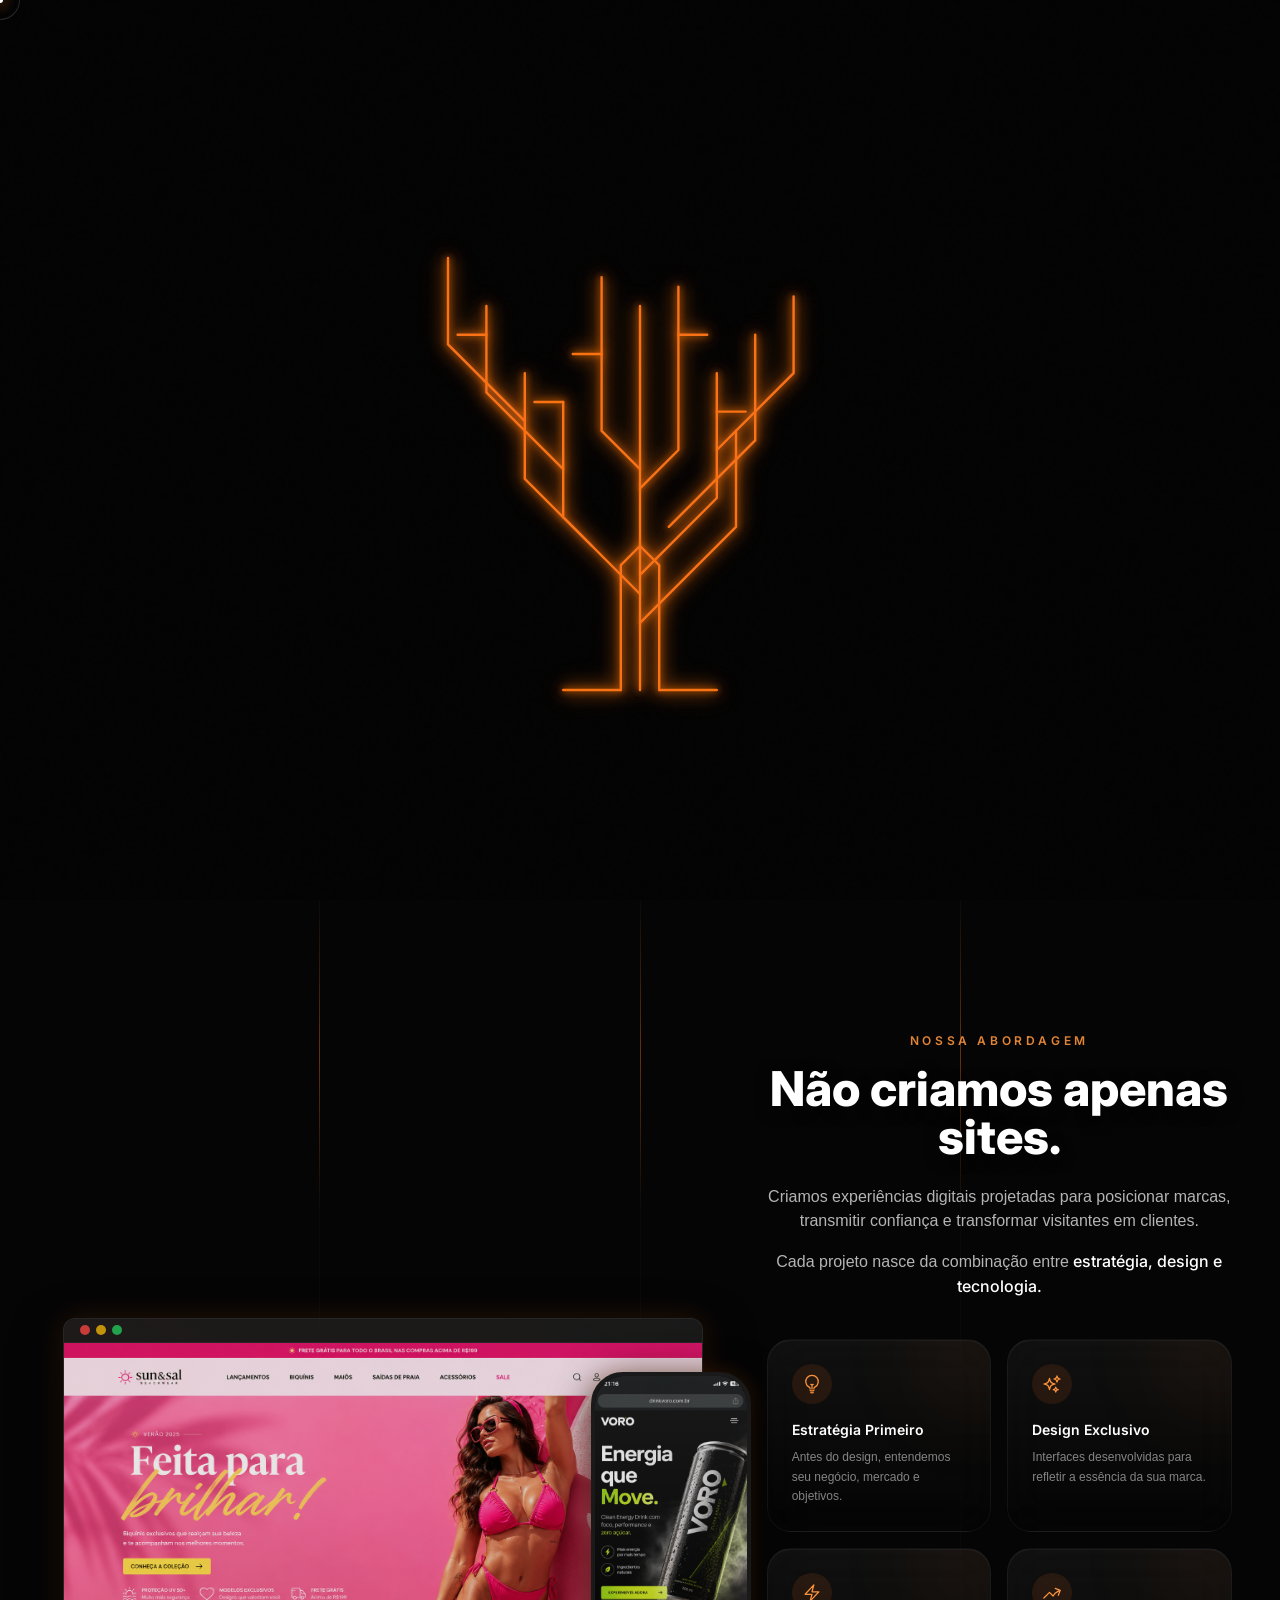
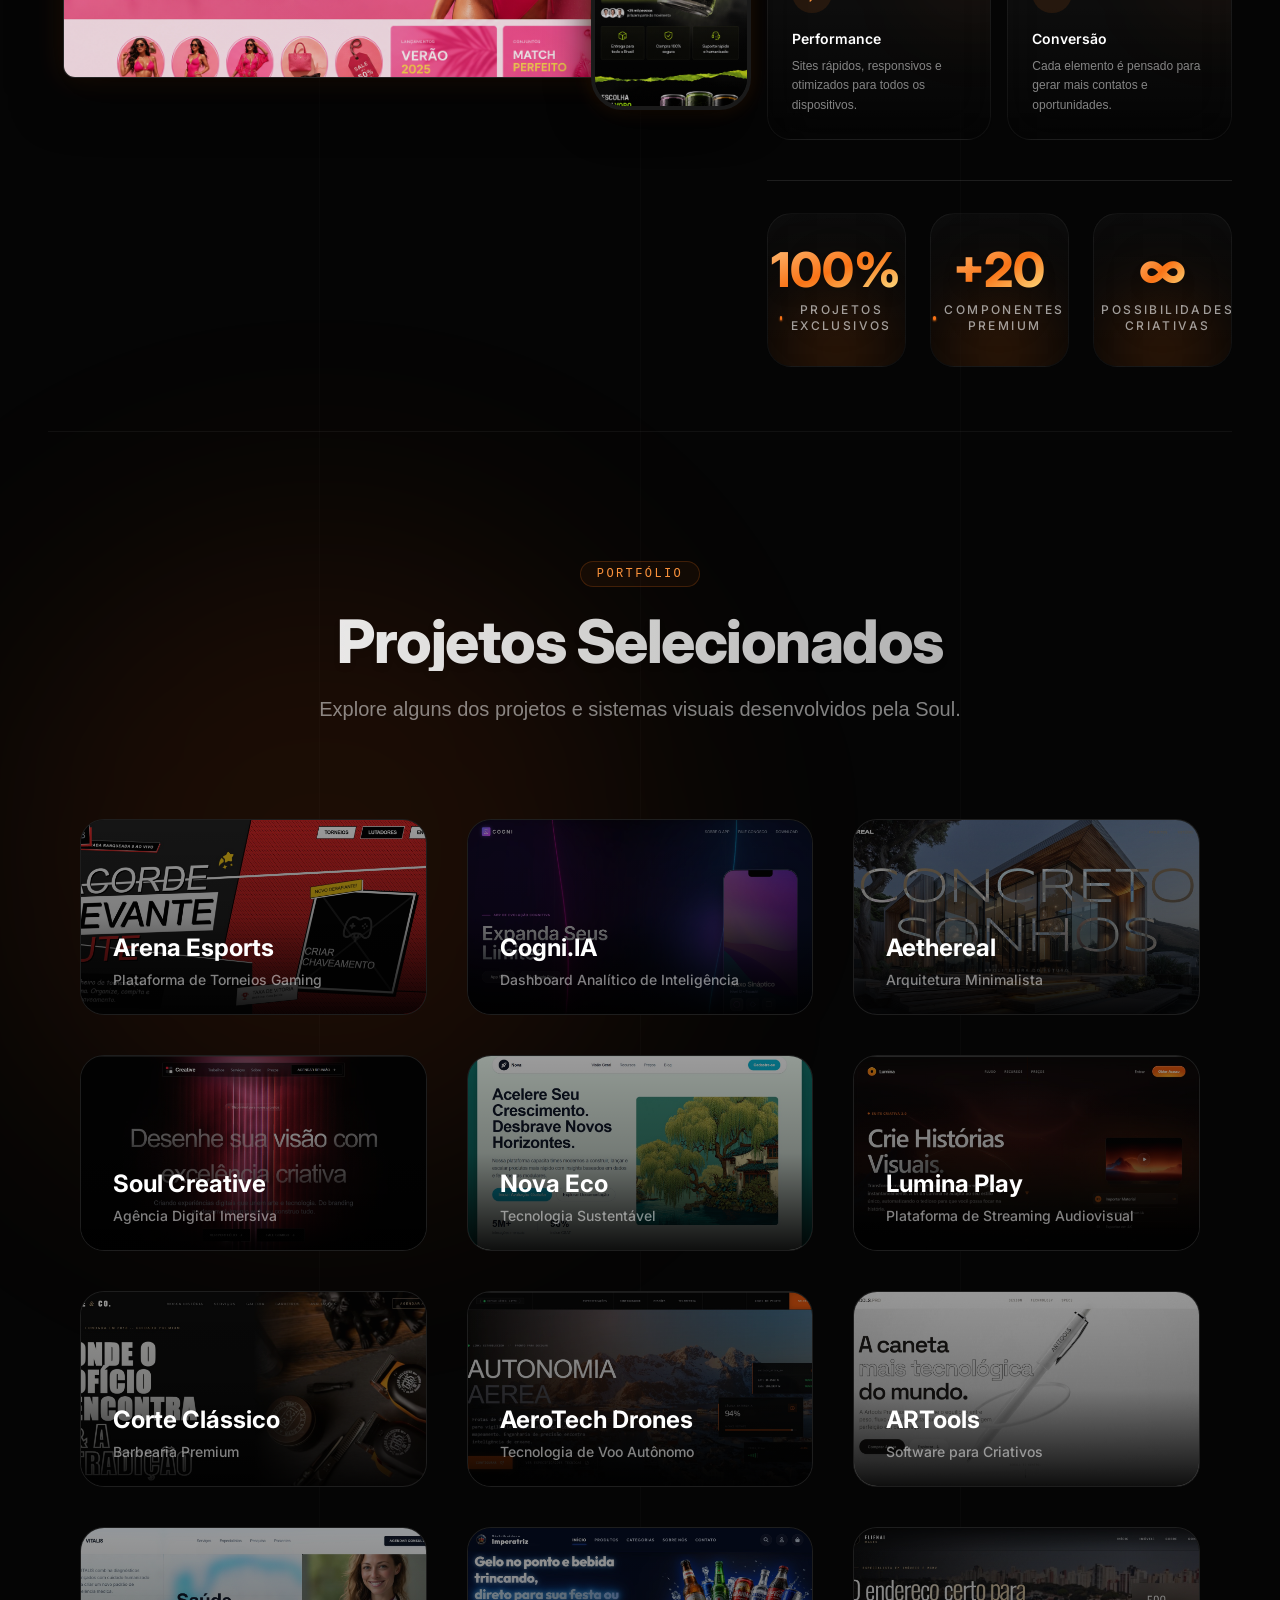
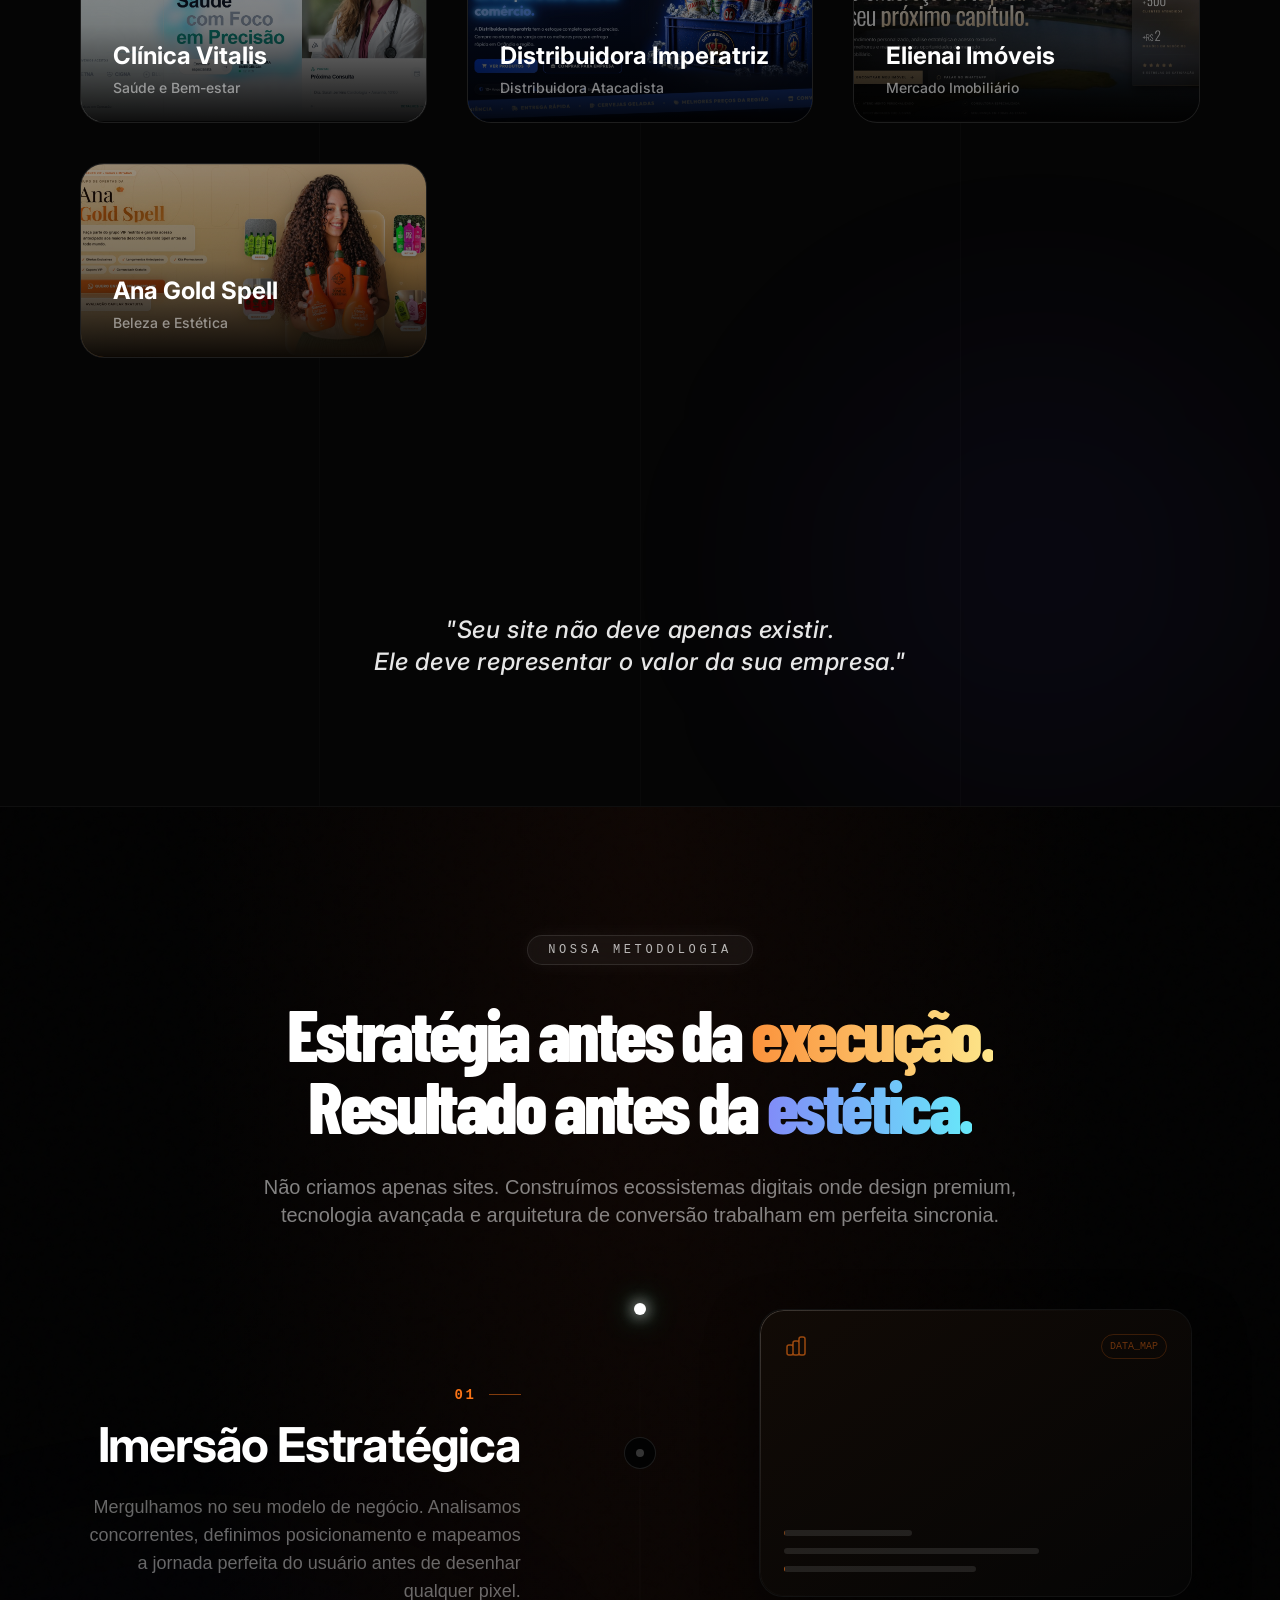
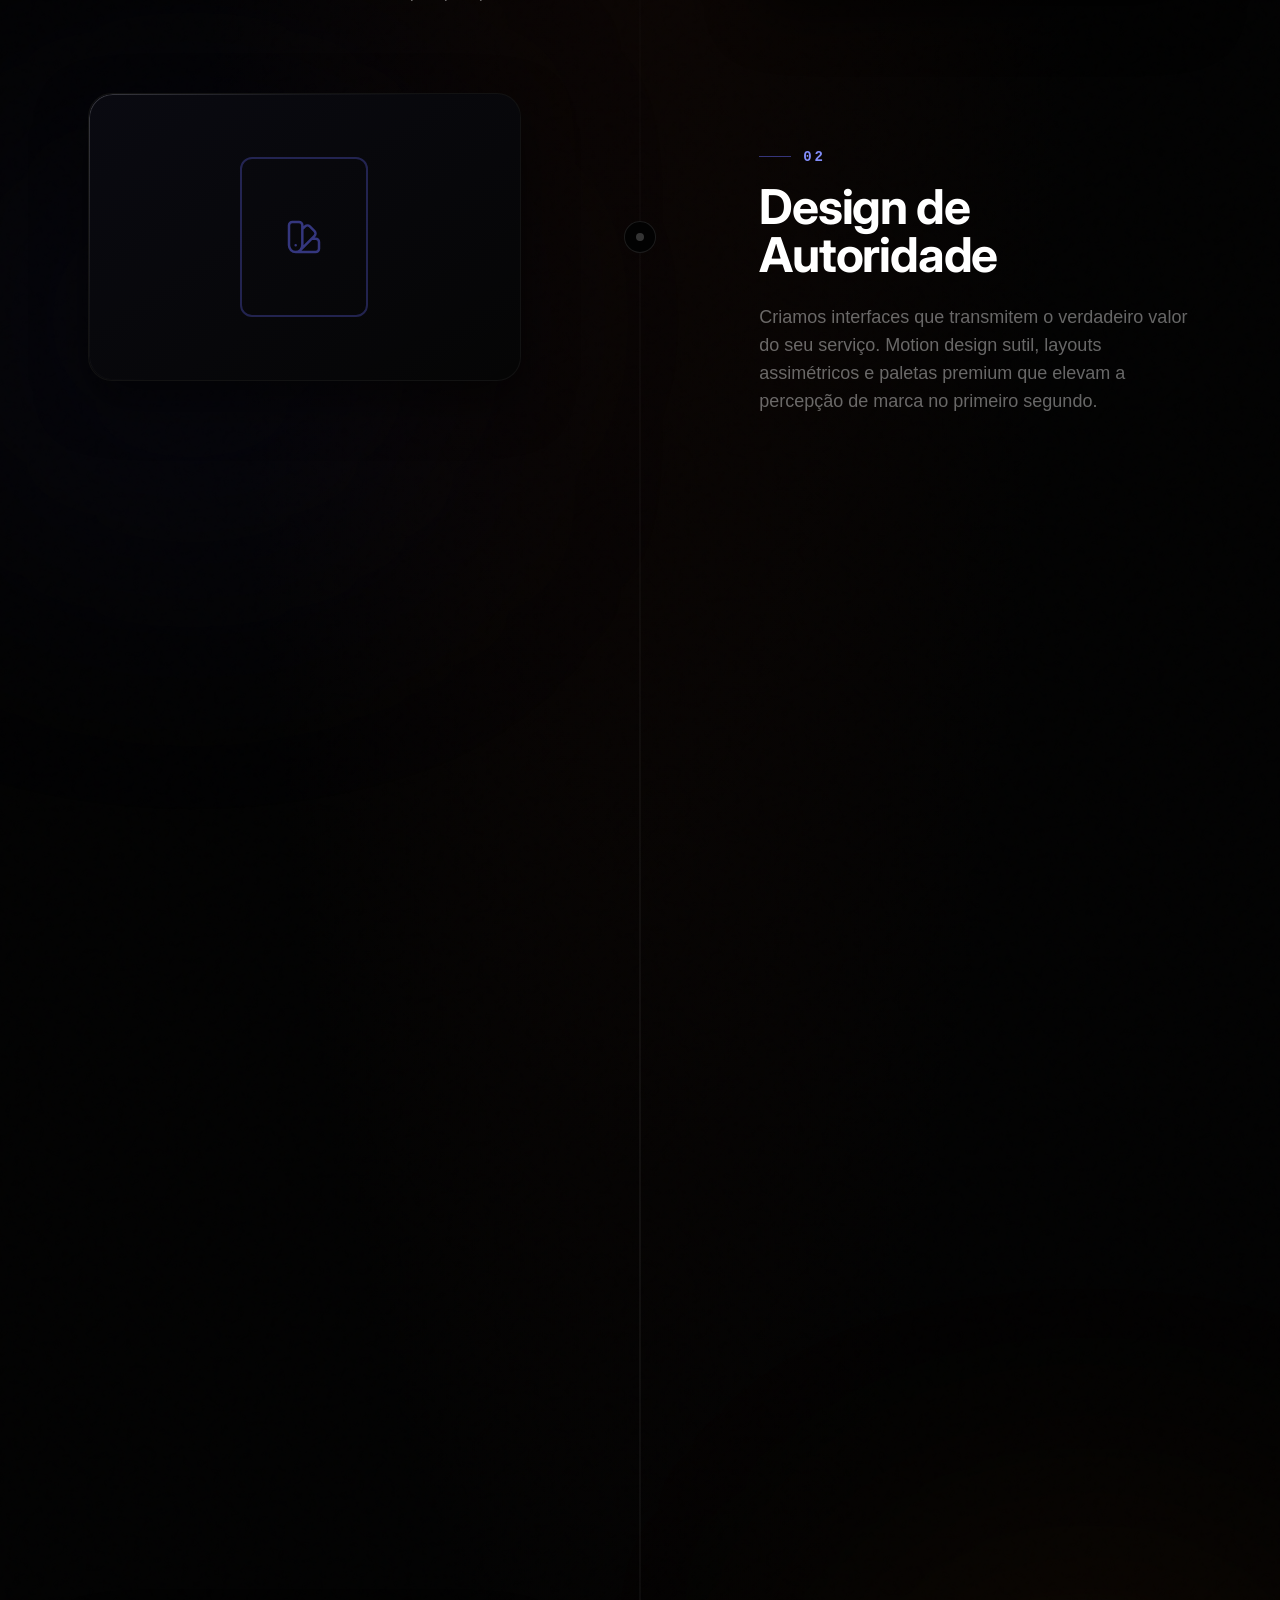
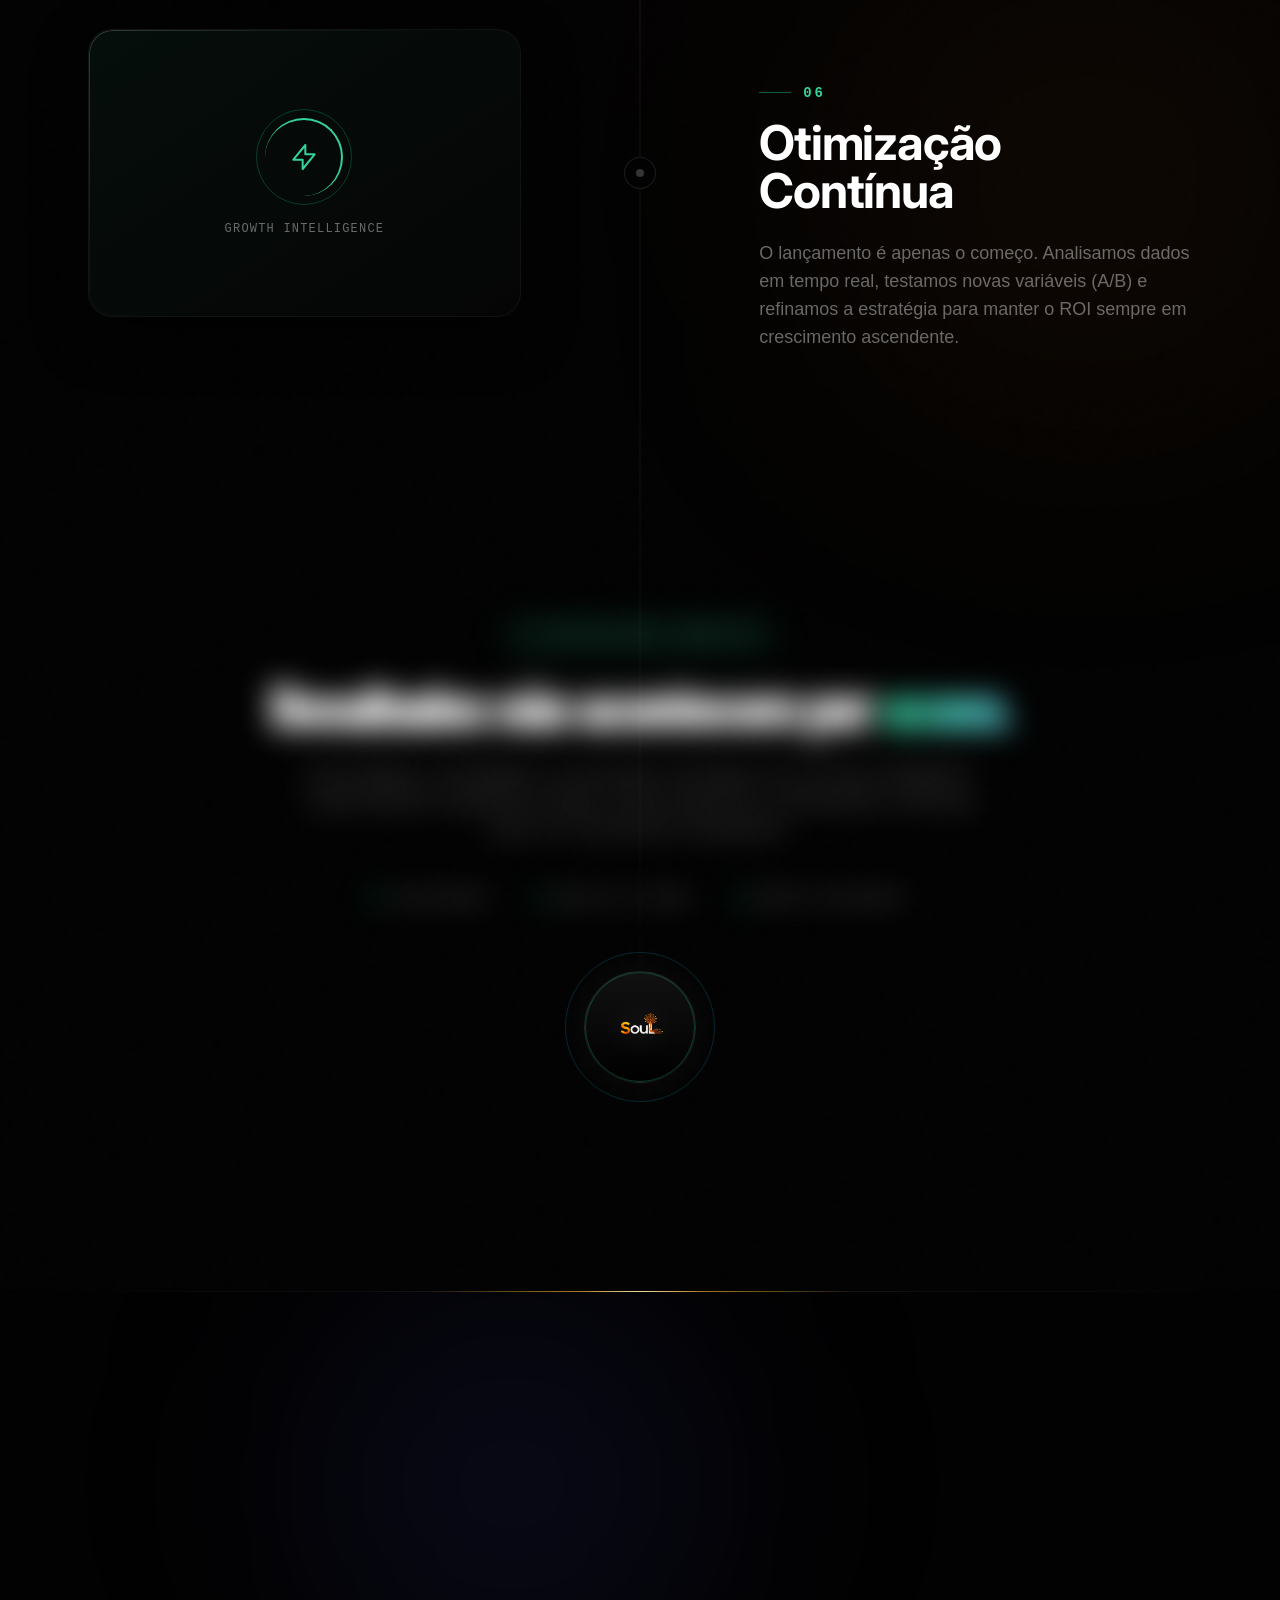
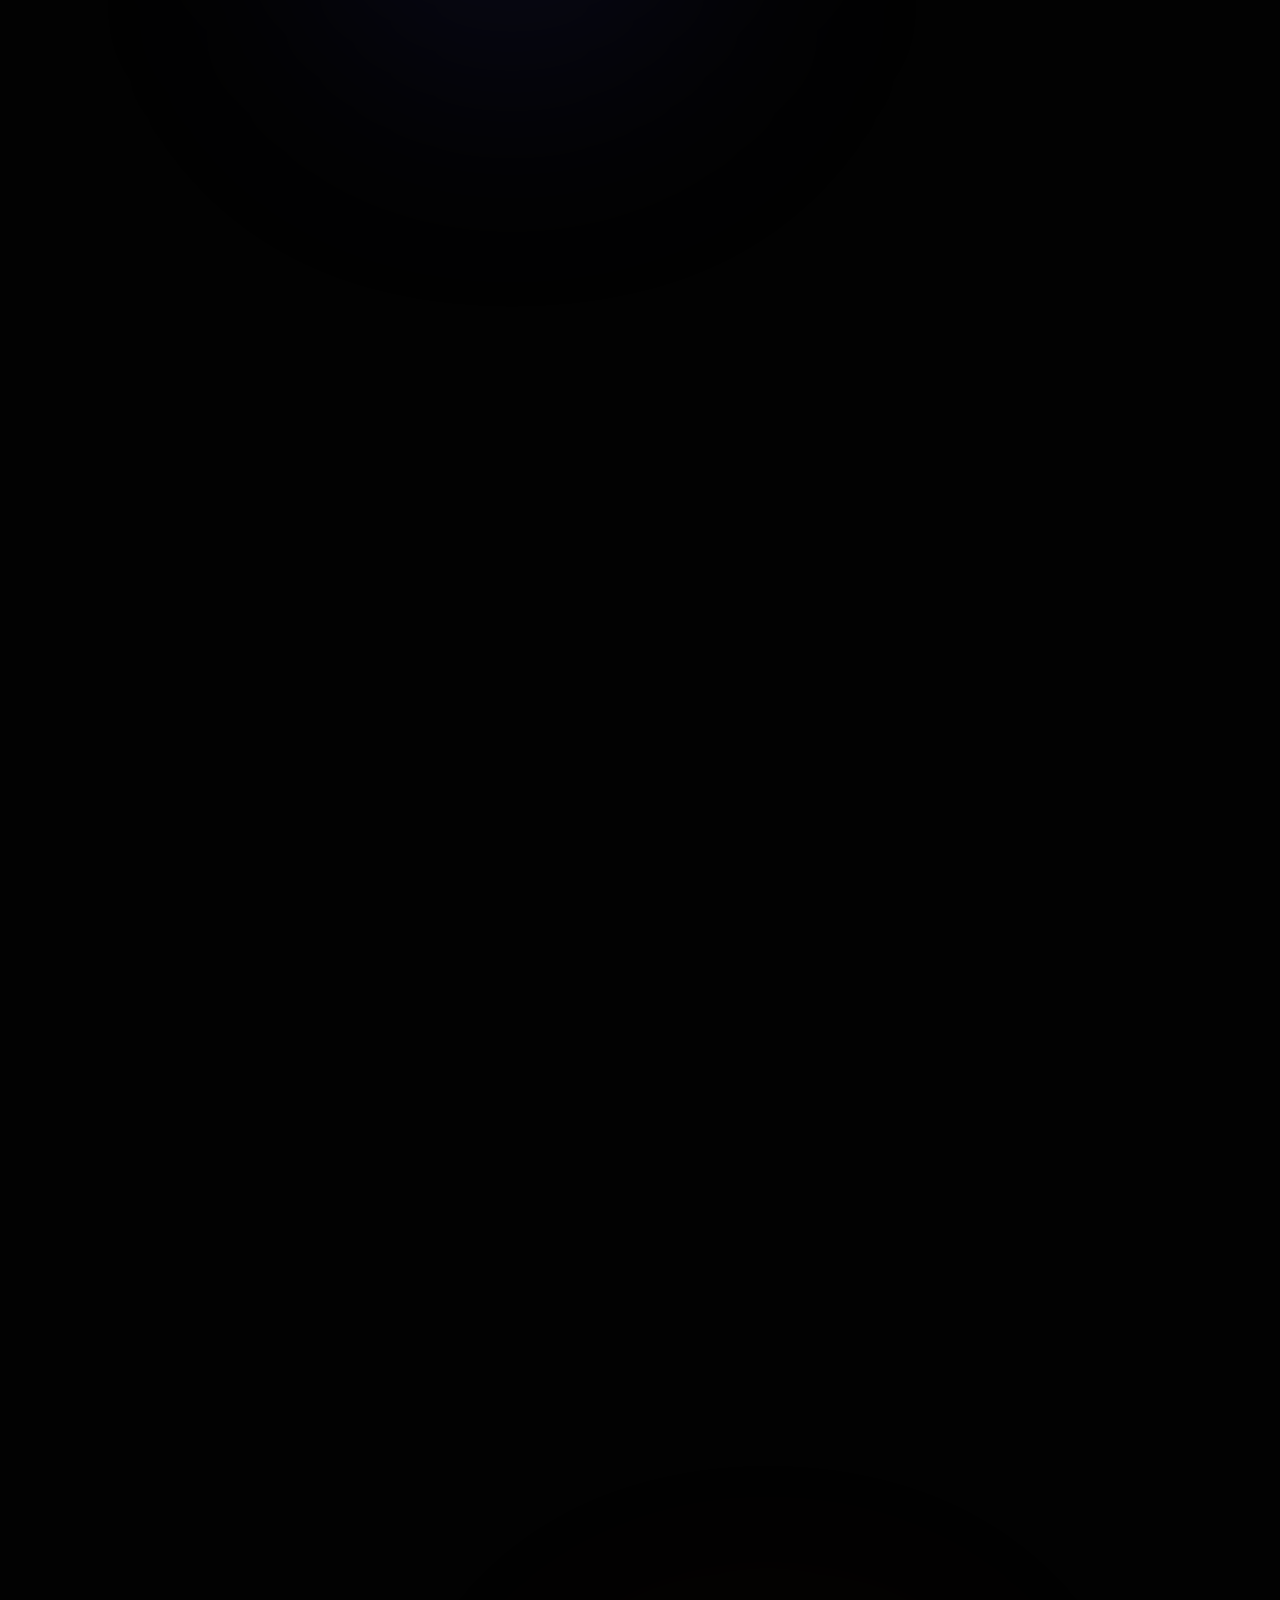
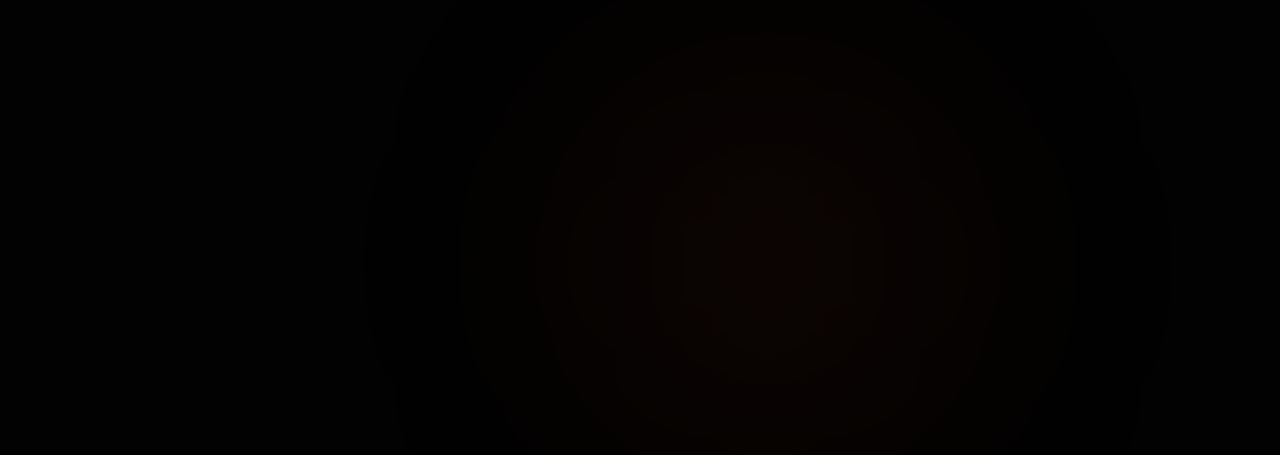
==== commit 35866176: "Otimizacao de performance para mobile" ====
--- a/index.html
+++ b/index.html
@@ -243,6 +243,29 @@
         @media (max-width: 768px) {
             .glow-pulse, .micro-particles { display: none !important; }
             .titleChunk { font-size: 3rem !important; }
+        }
+        /* Otimizações de Performance Mobile */
+        @media (max-width: 768px) {
+            * {
+                -webkit-font-smoothing: antialiased;
+            }
+            .backdrop-blur-md,
+            .backdrop-blur-sm,
+            .backdrop-blur-lg,
+            #phoneWrap,
+            .mediaCard,
+            .soul-mockup-wrapper {
+                will-change: transform, opacity;
+                transform: translateZ(0);
+                backface-visibility: hidden;
+            }
+            img {
+                content-visibility: auto;
+            }
+            /* Ocultar cursor customizado em telas touch para evitar recalculos */
+            #project-cursor {
+                display: none !important;
+            }
         }
     </style>
 </head>
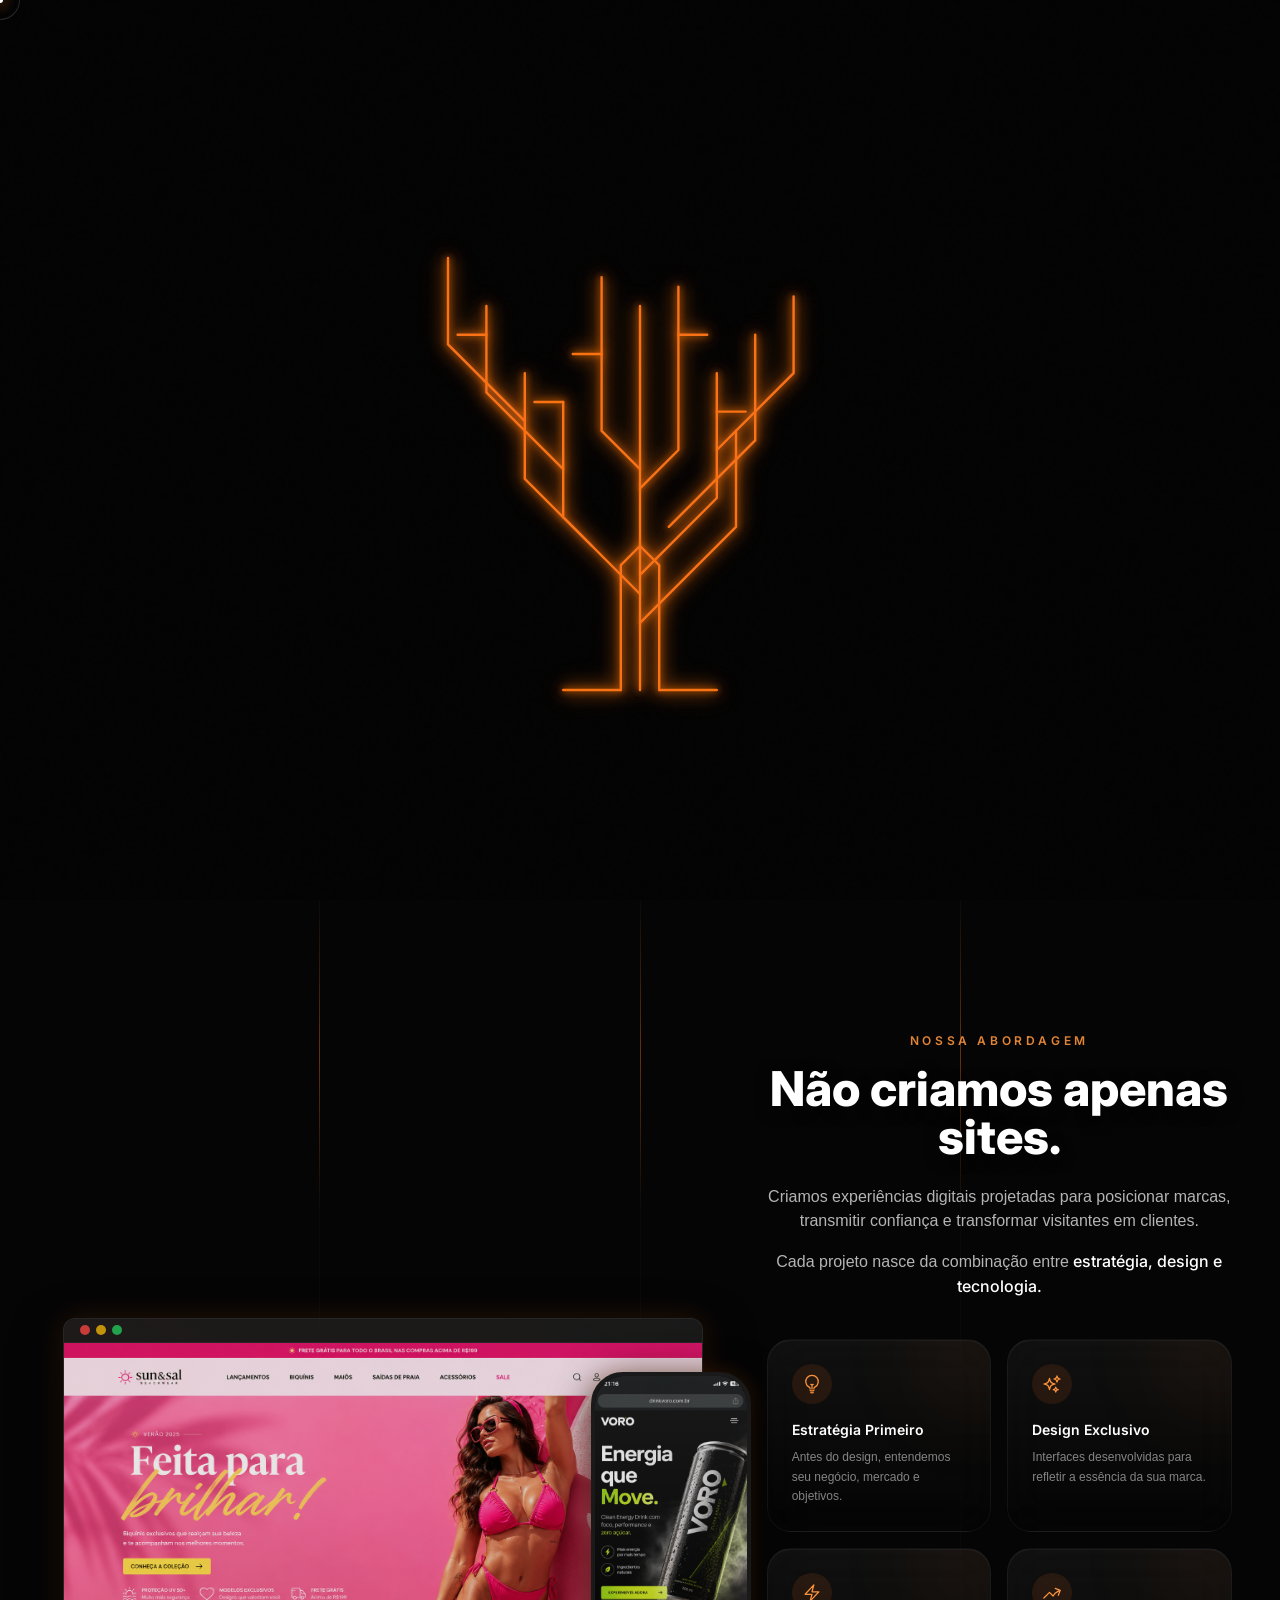
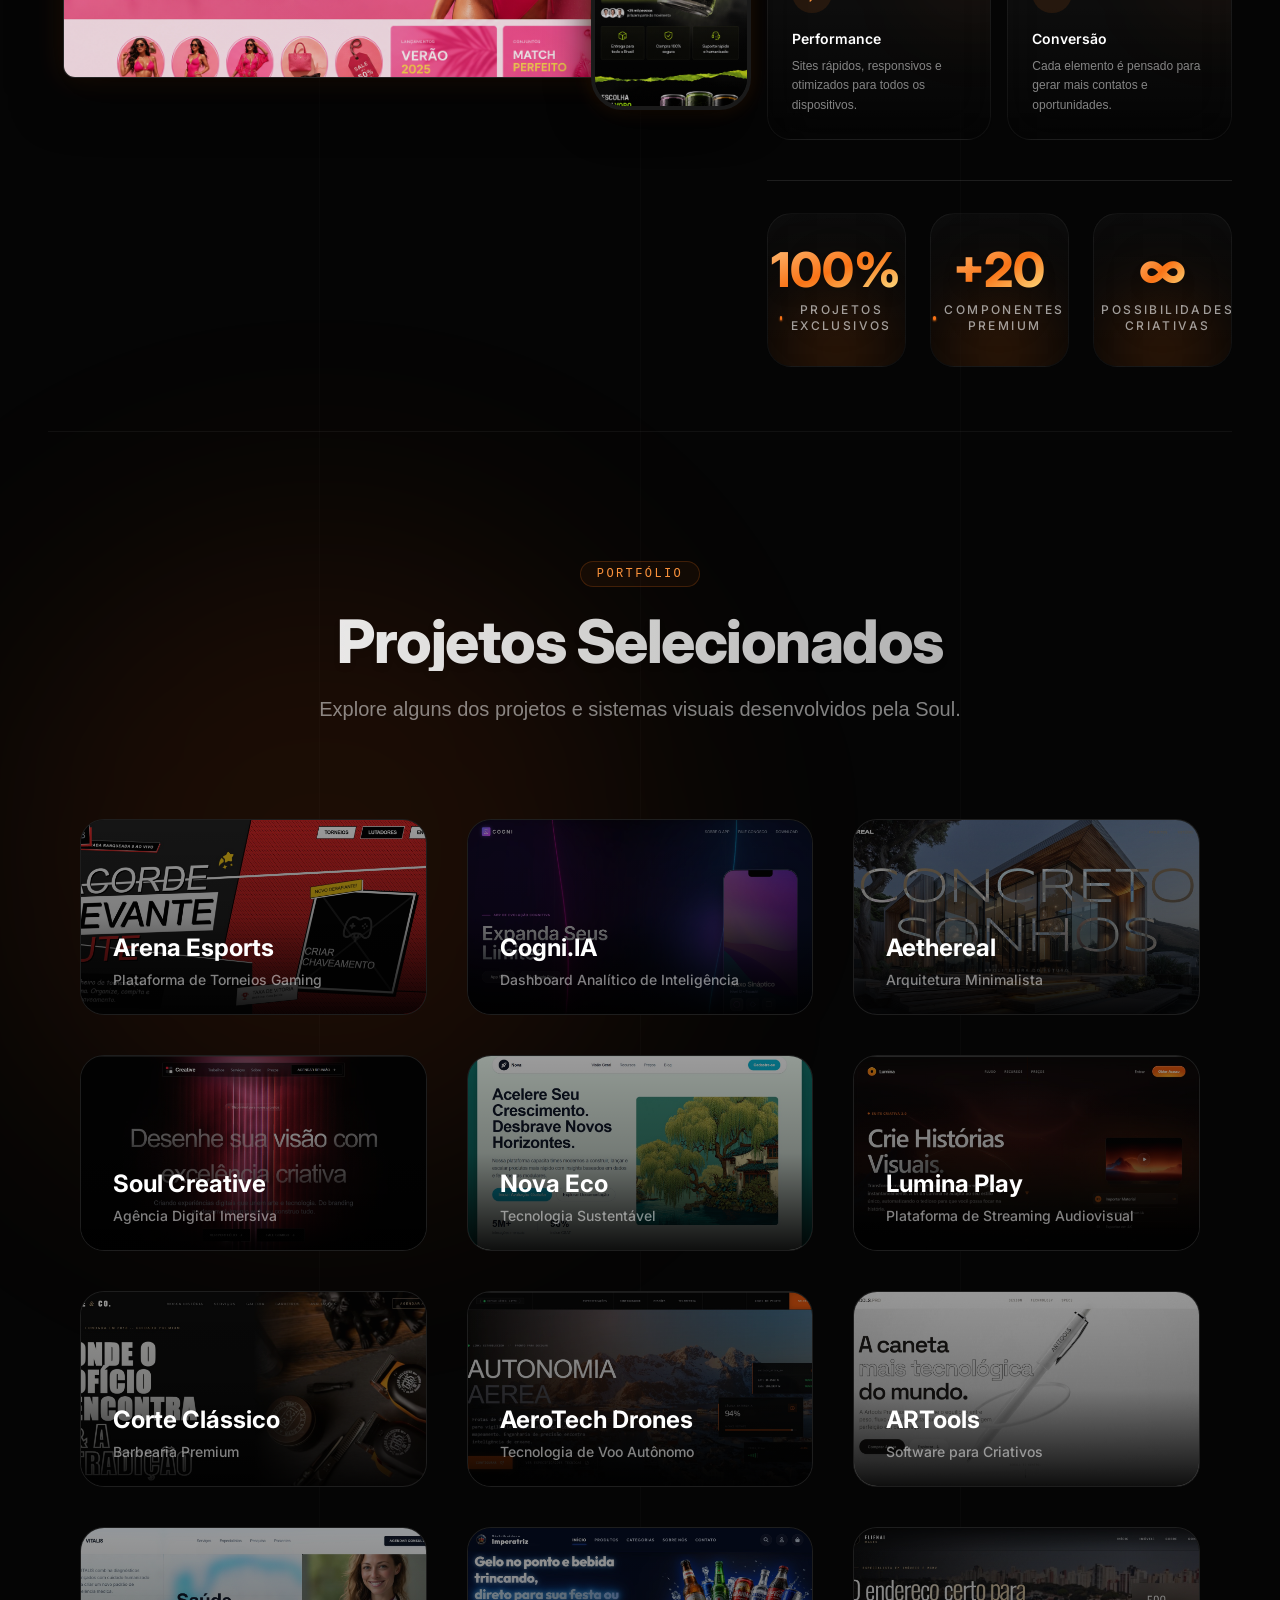
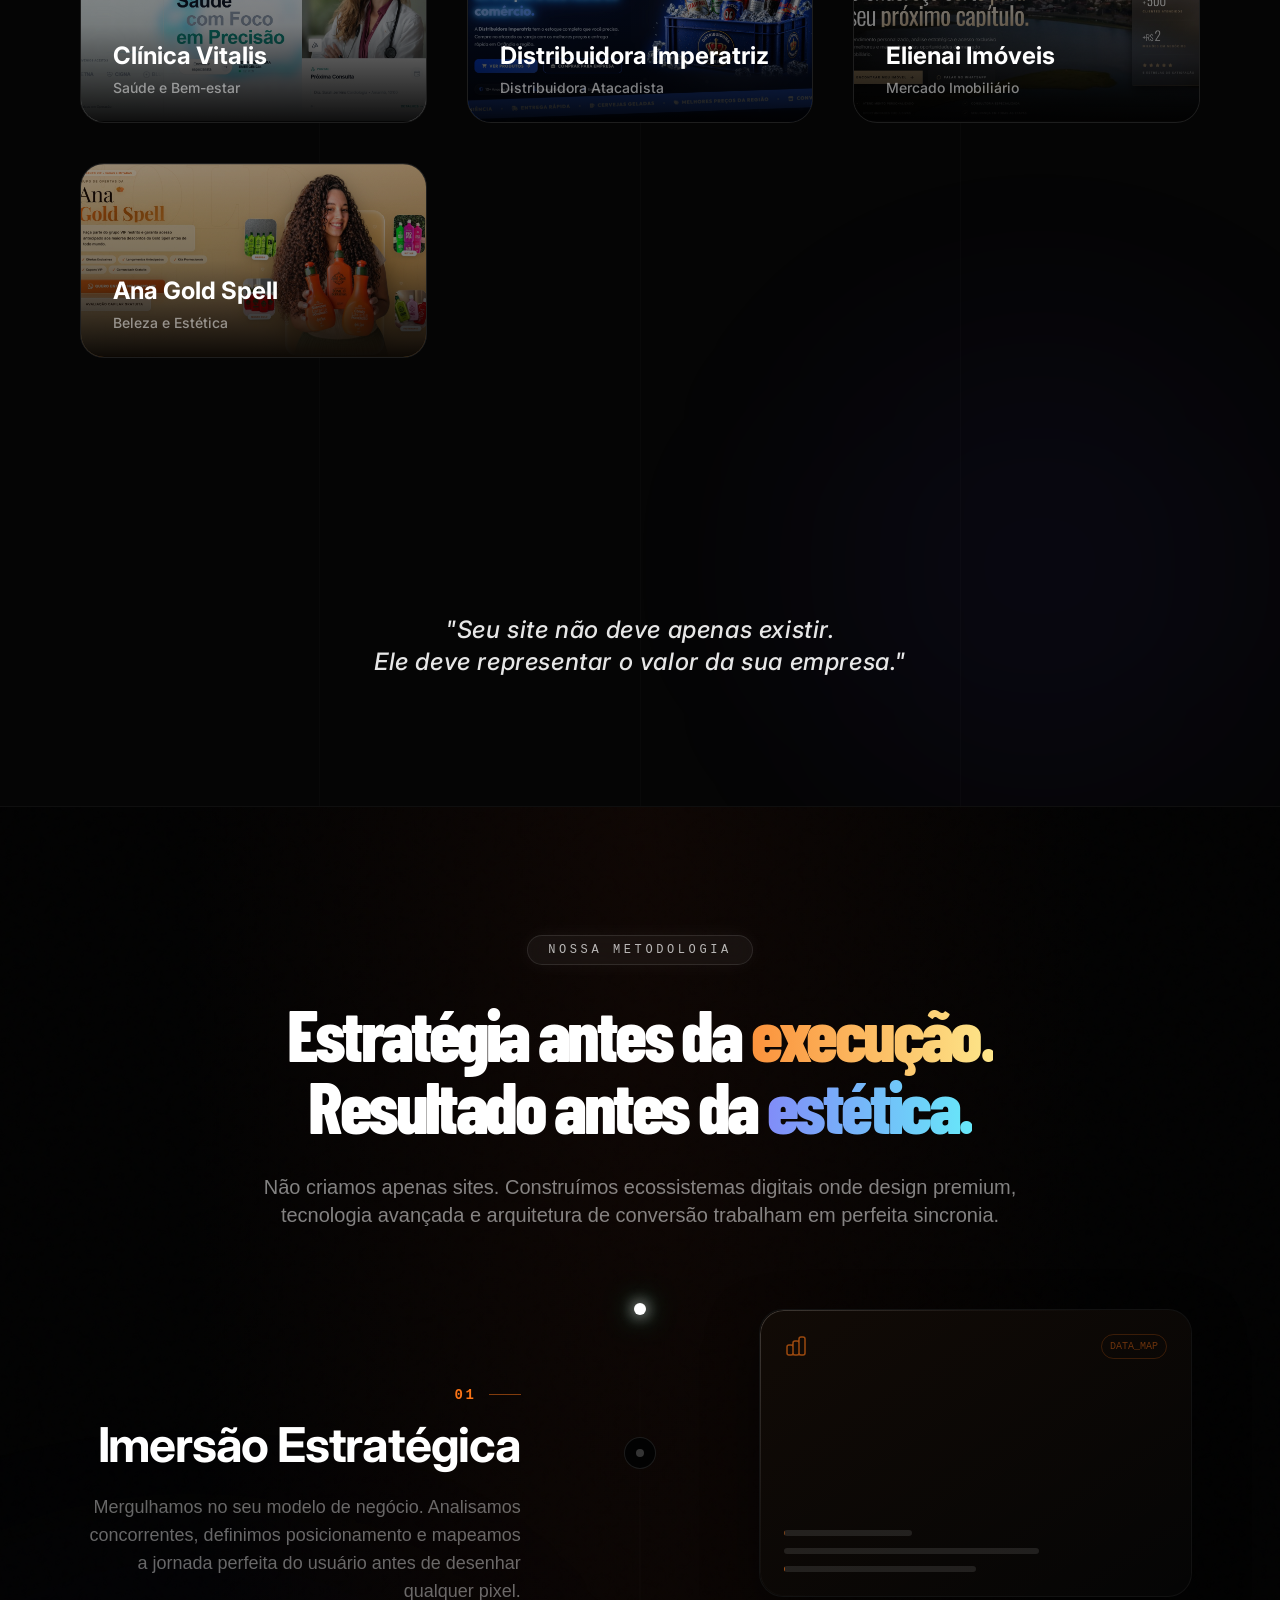
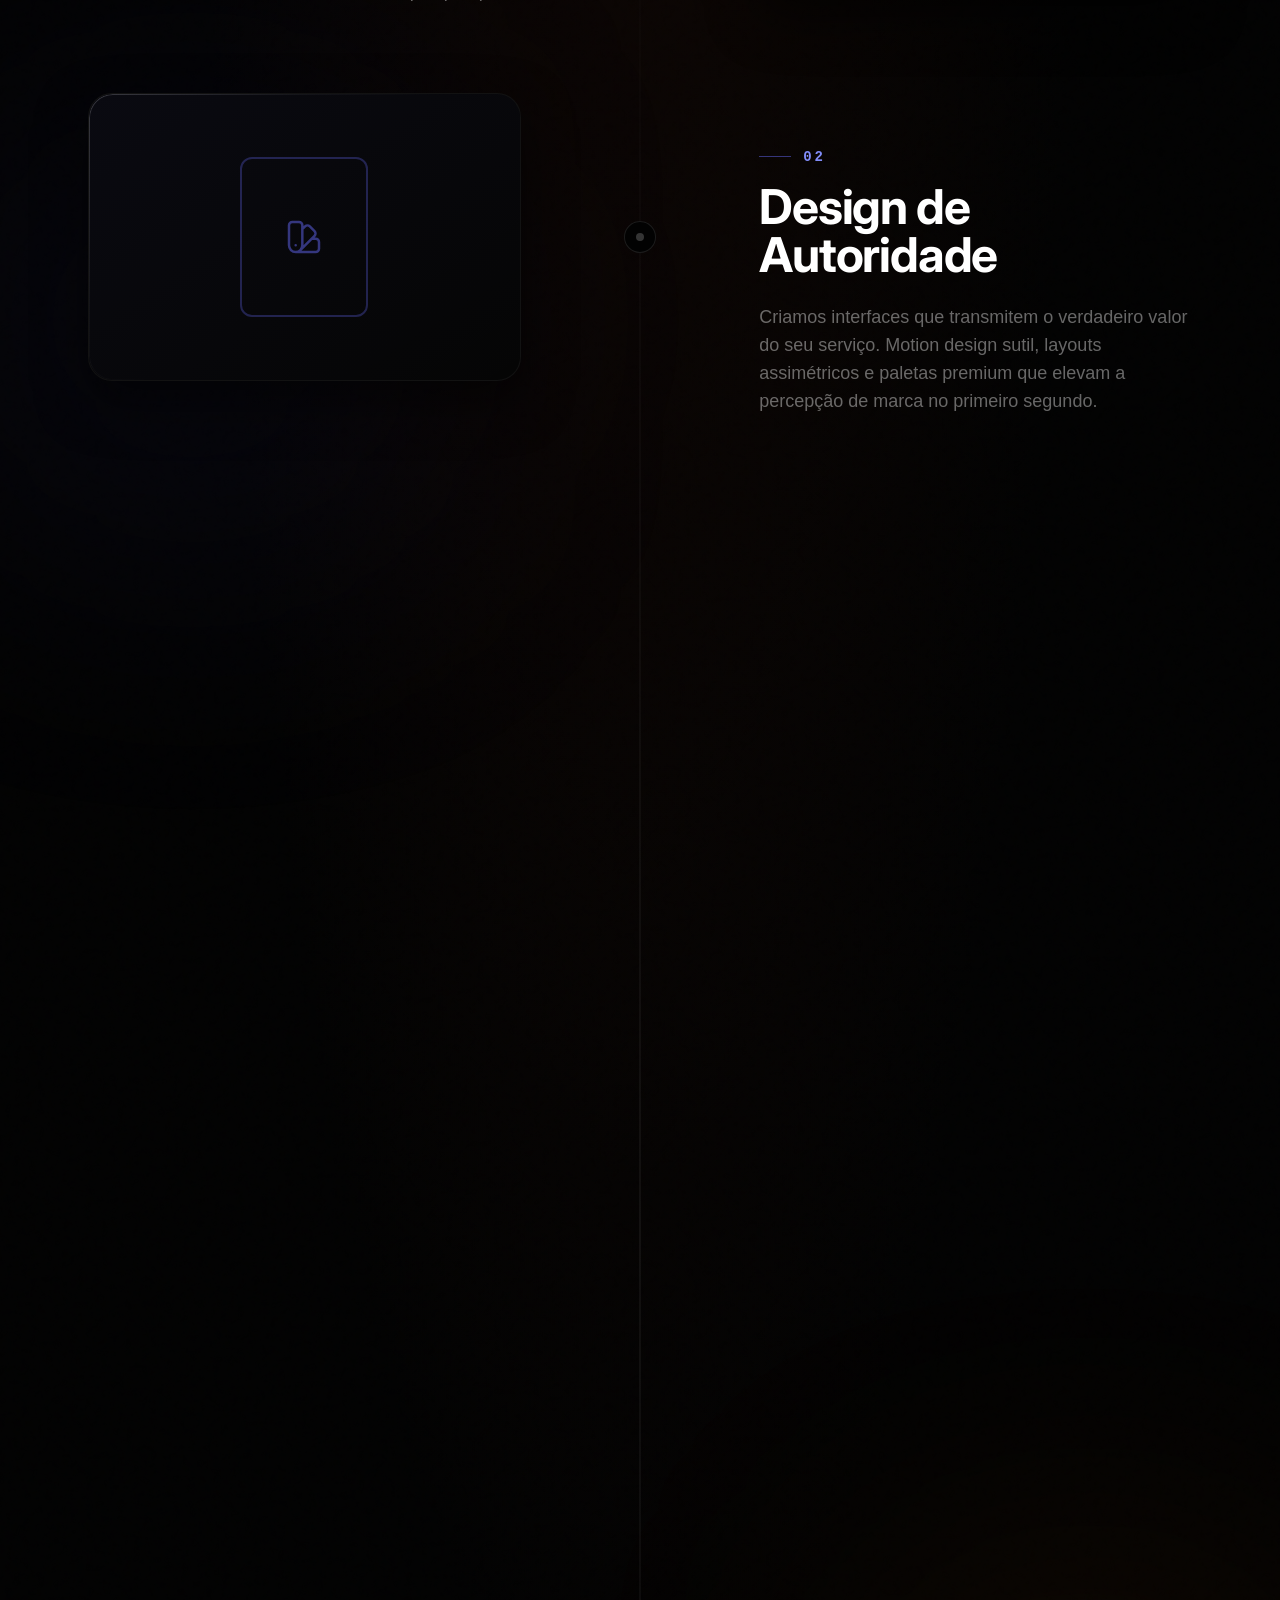
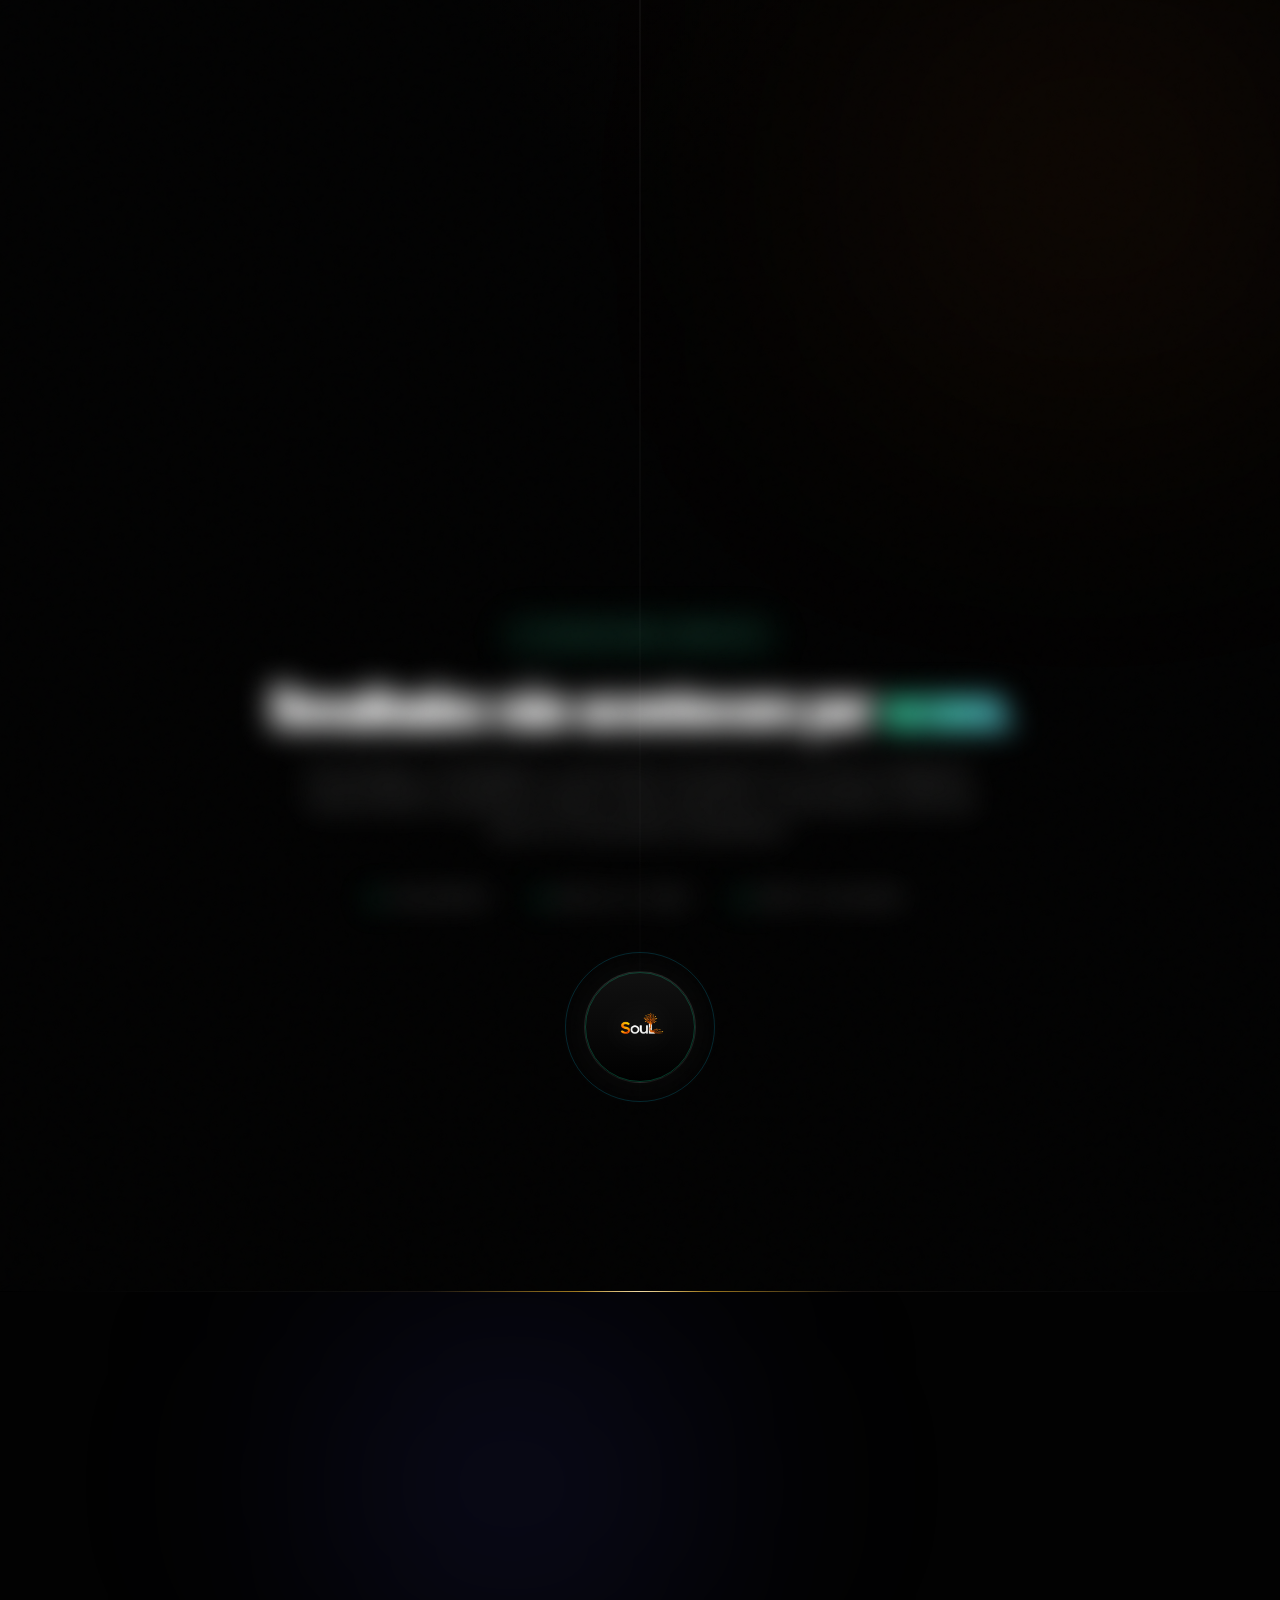
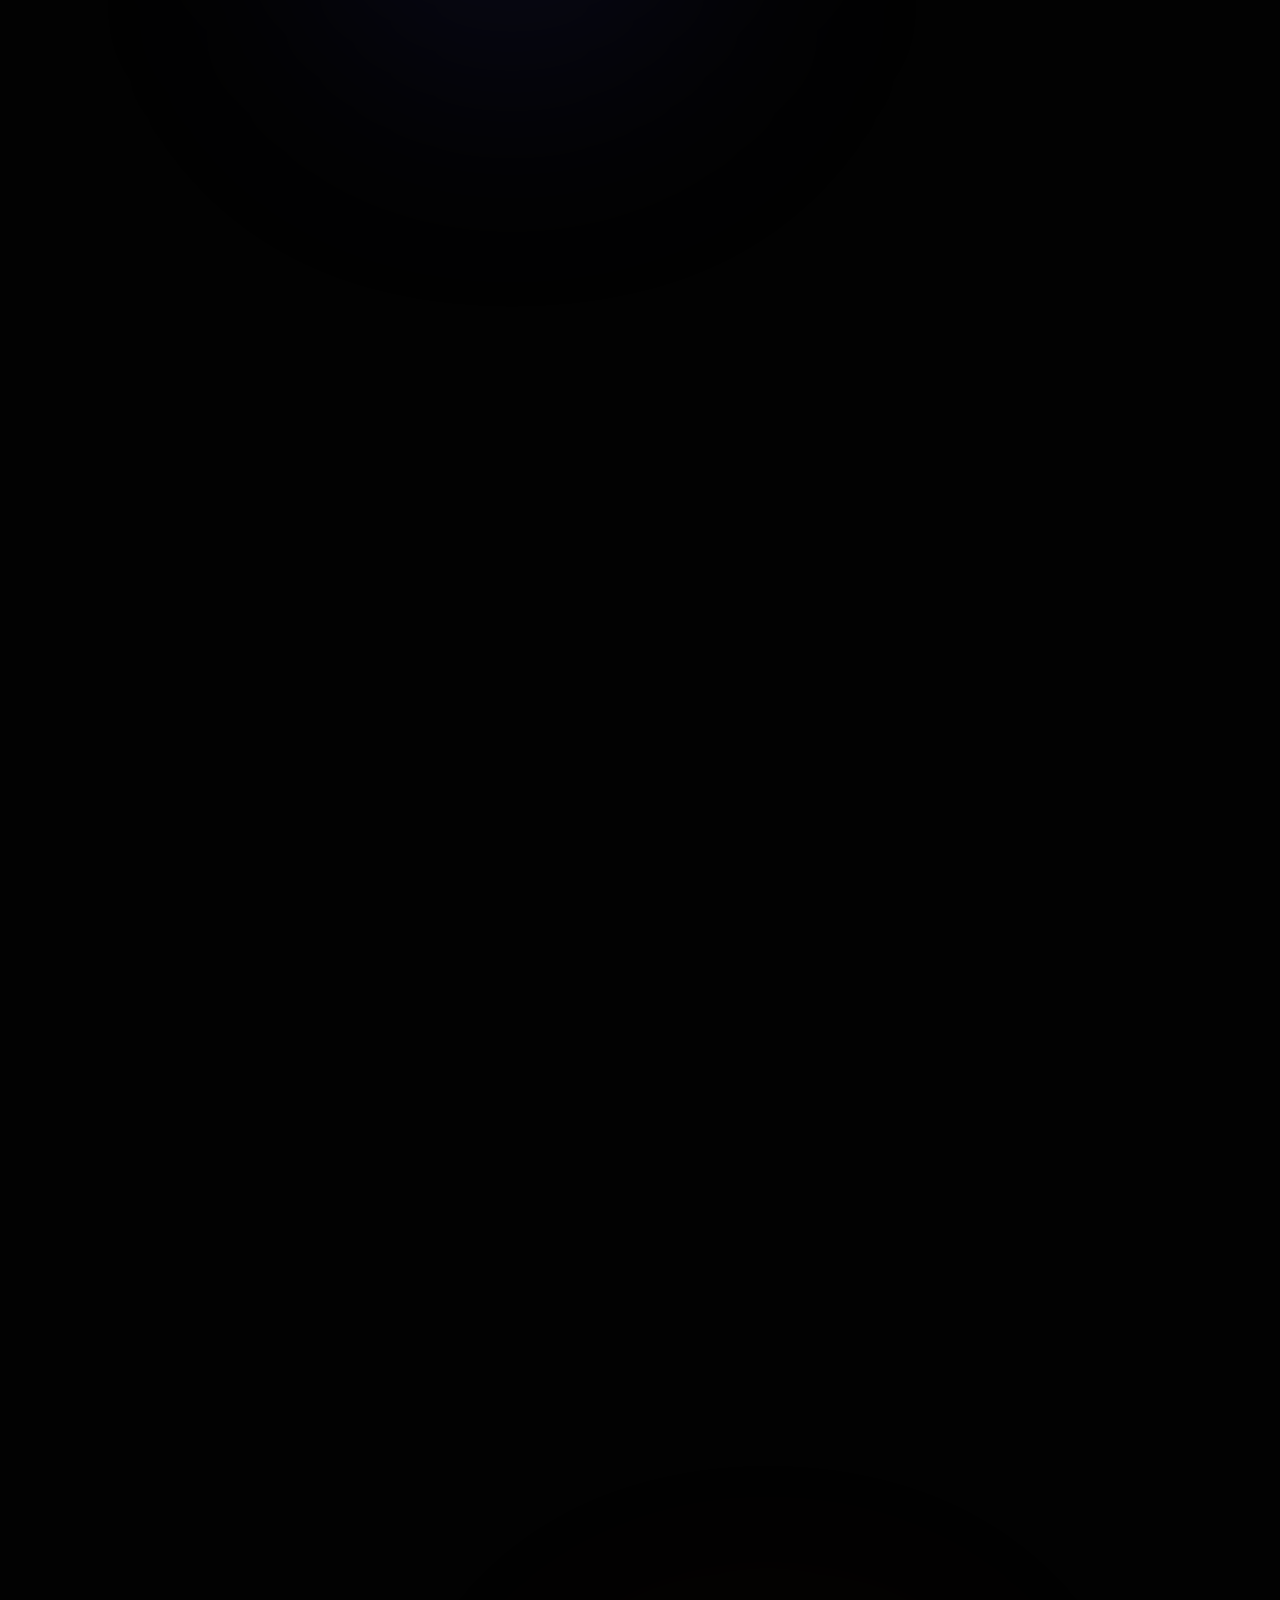
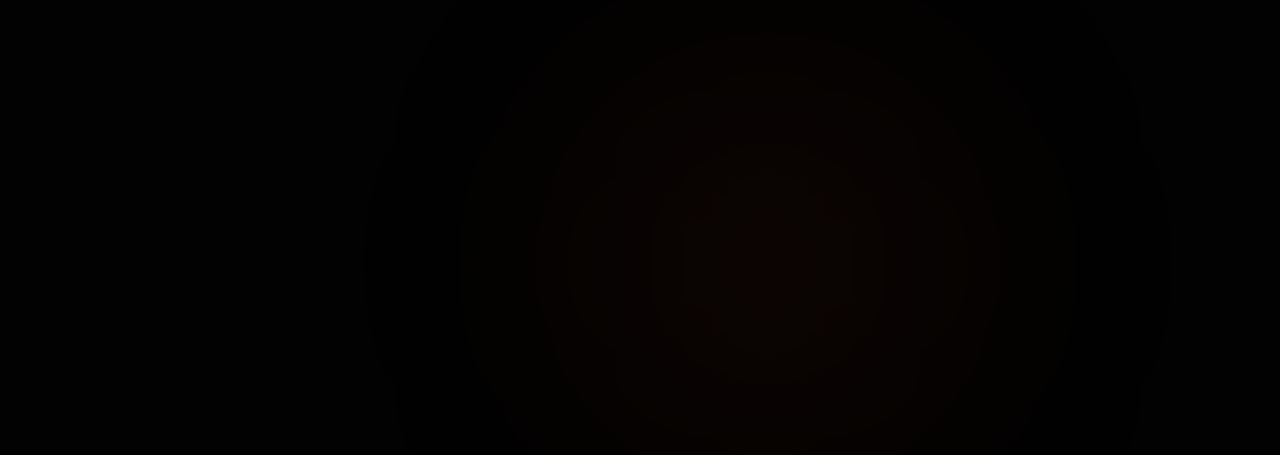
==== commit 3c118c49: "Oculta cards de plataformas no mobile" ====
--- a/index.html
+++ b/index.html
@@ -264,6 +264,10 @@
             }
             /* Ocultar cursor customizado em telas touch para evitar recalculos */
             #project-cursor {
+                display: none !important;
+            }
+            /* Ocultar cards de plataformas no mobile (Google, Meta, etc) */
+            .eco-badge {
                 display: none !important;
             }
         }
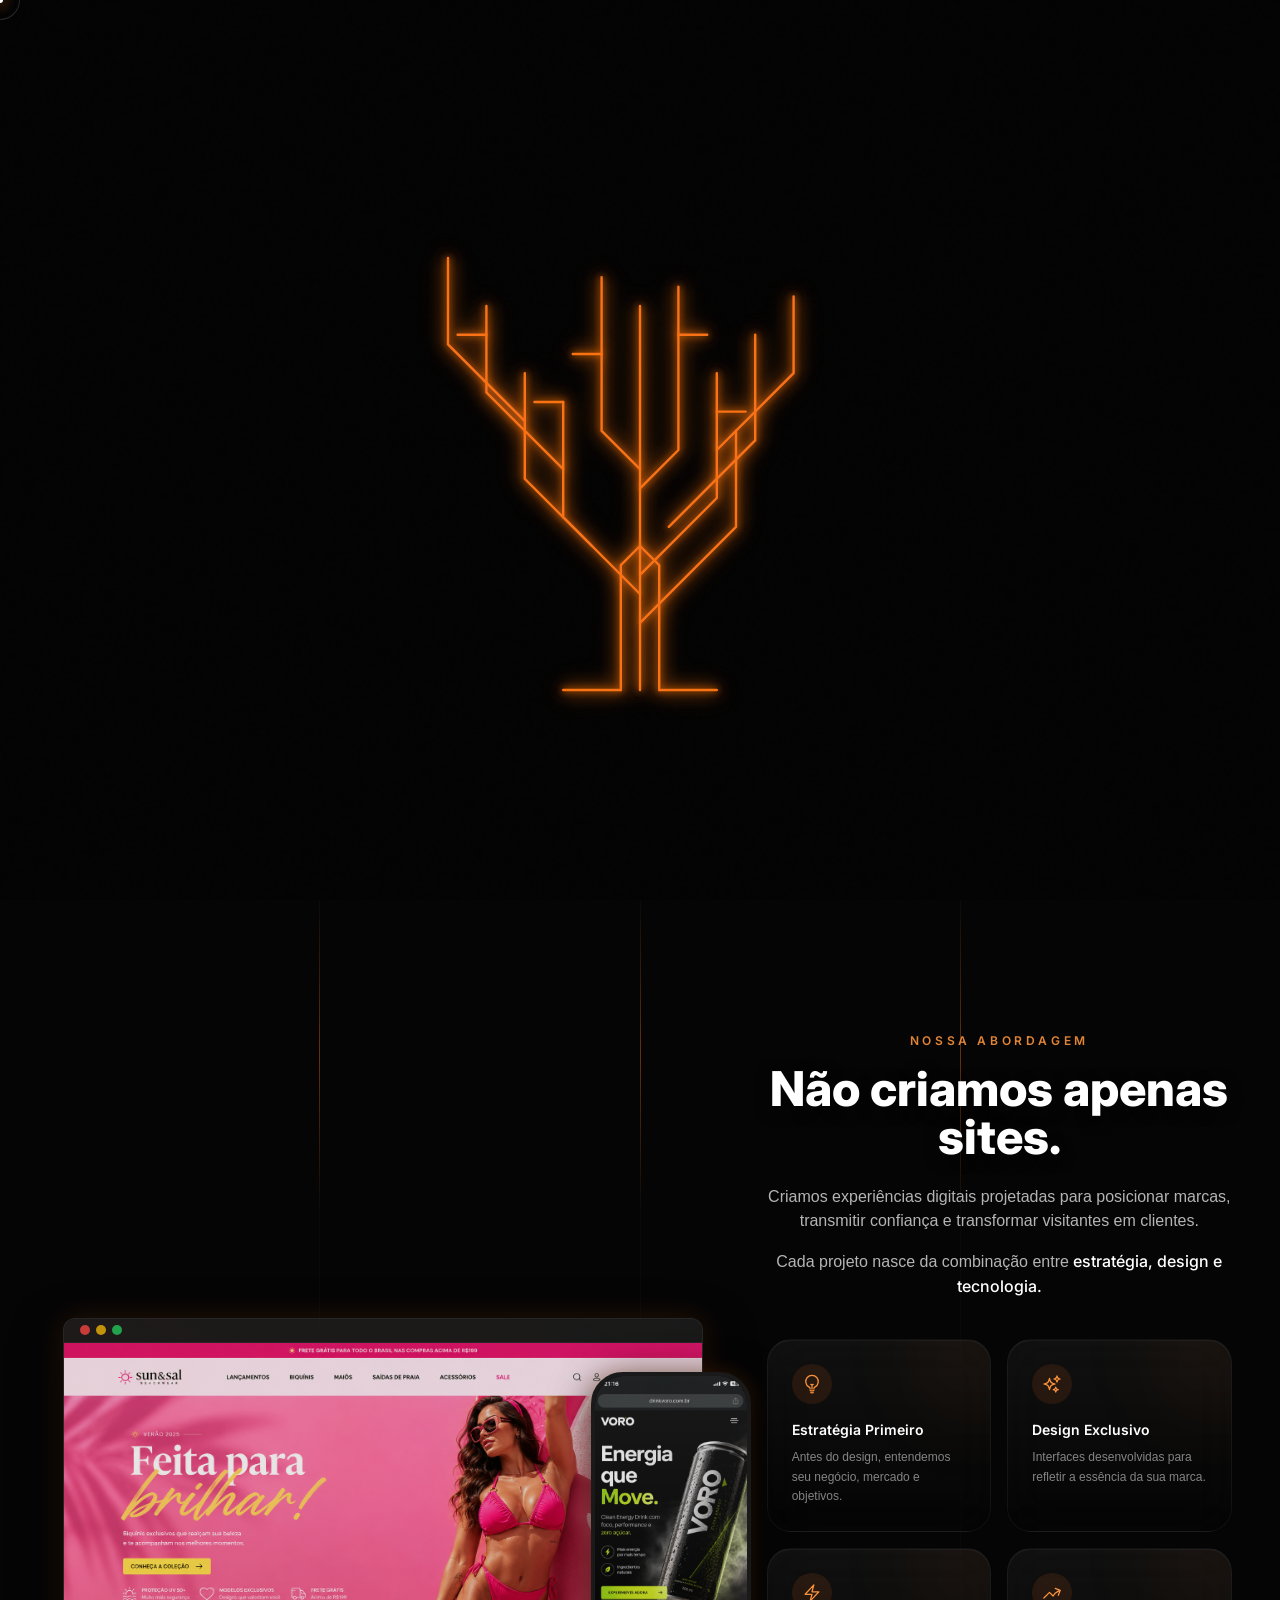
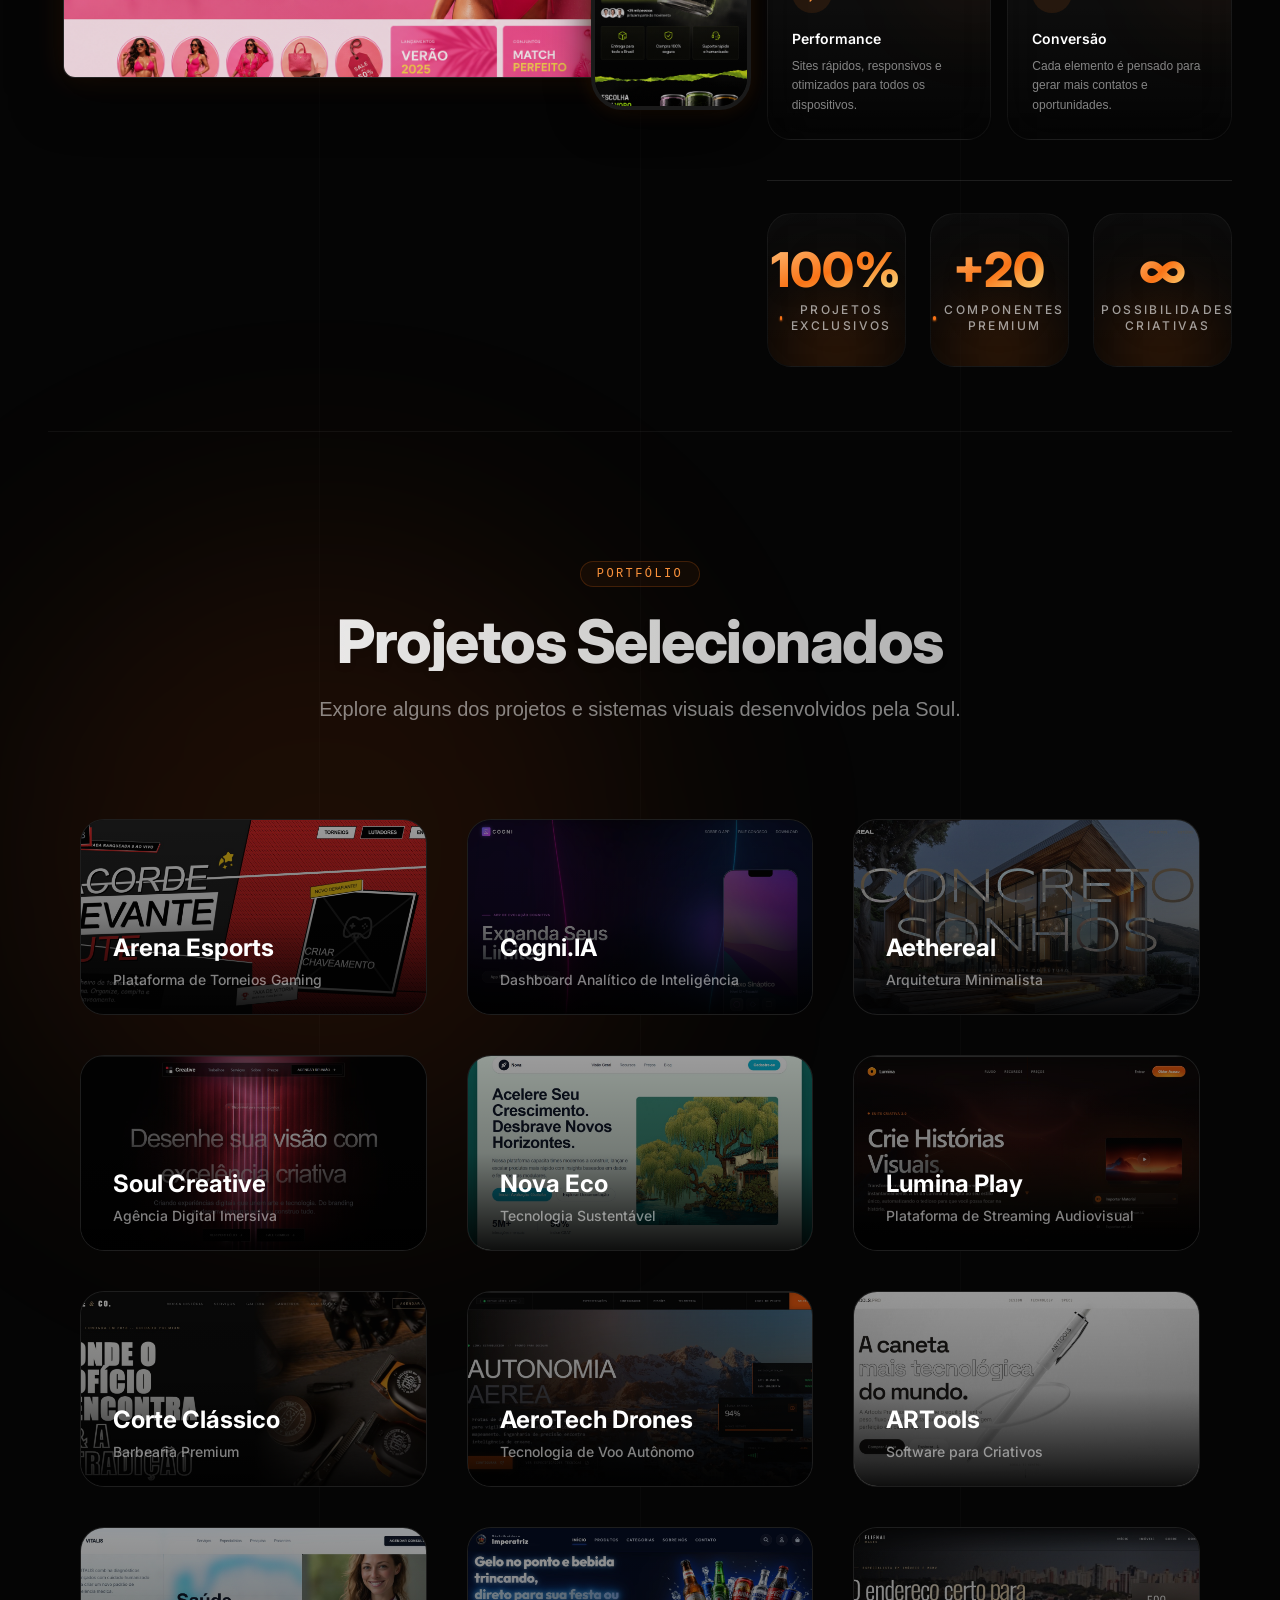
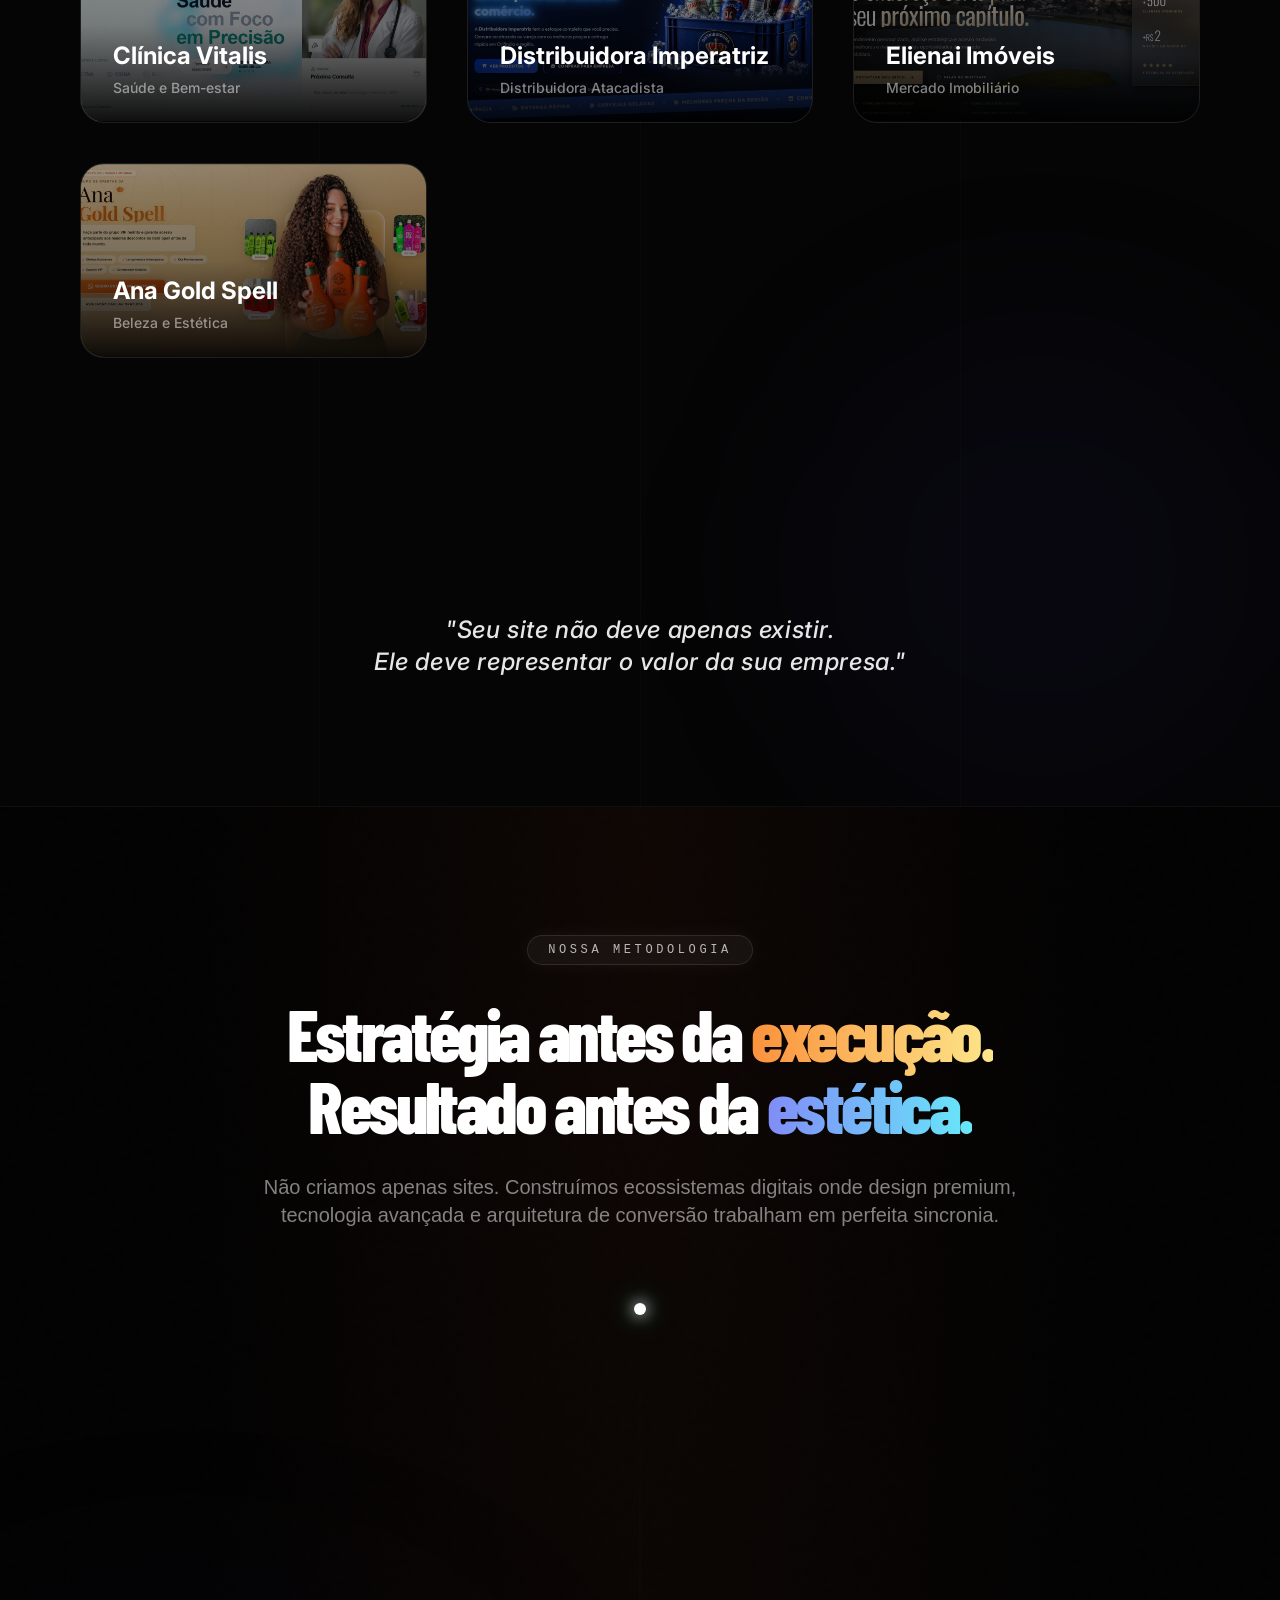
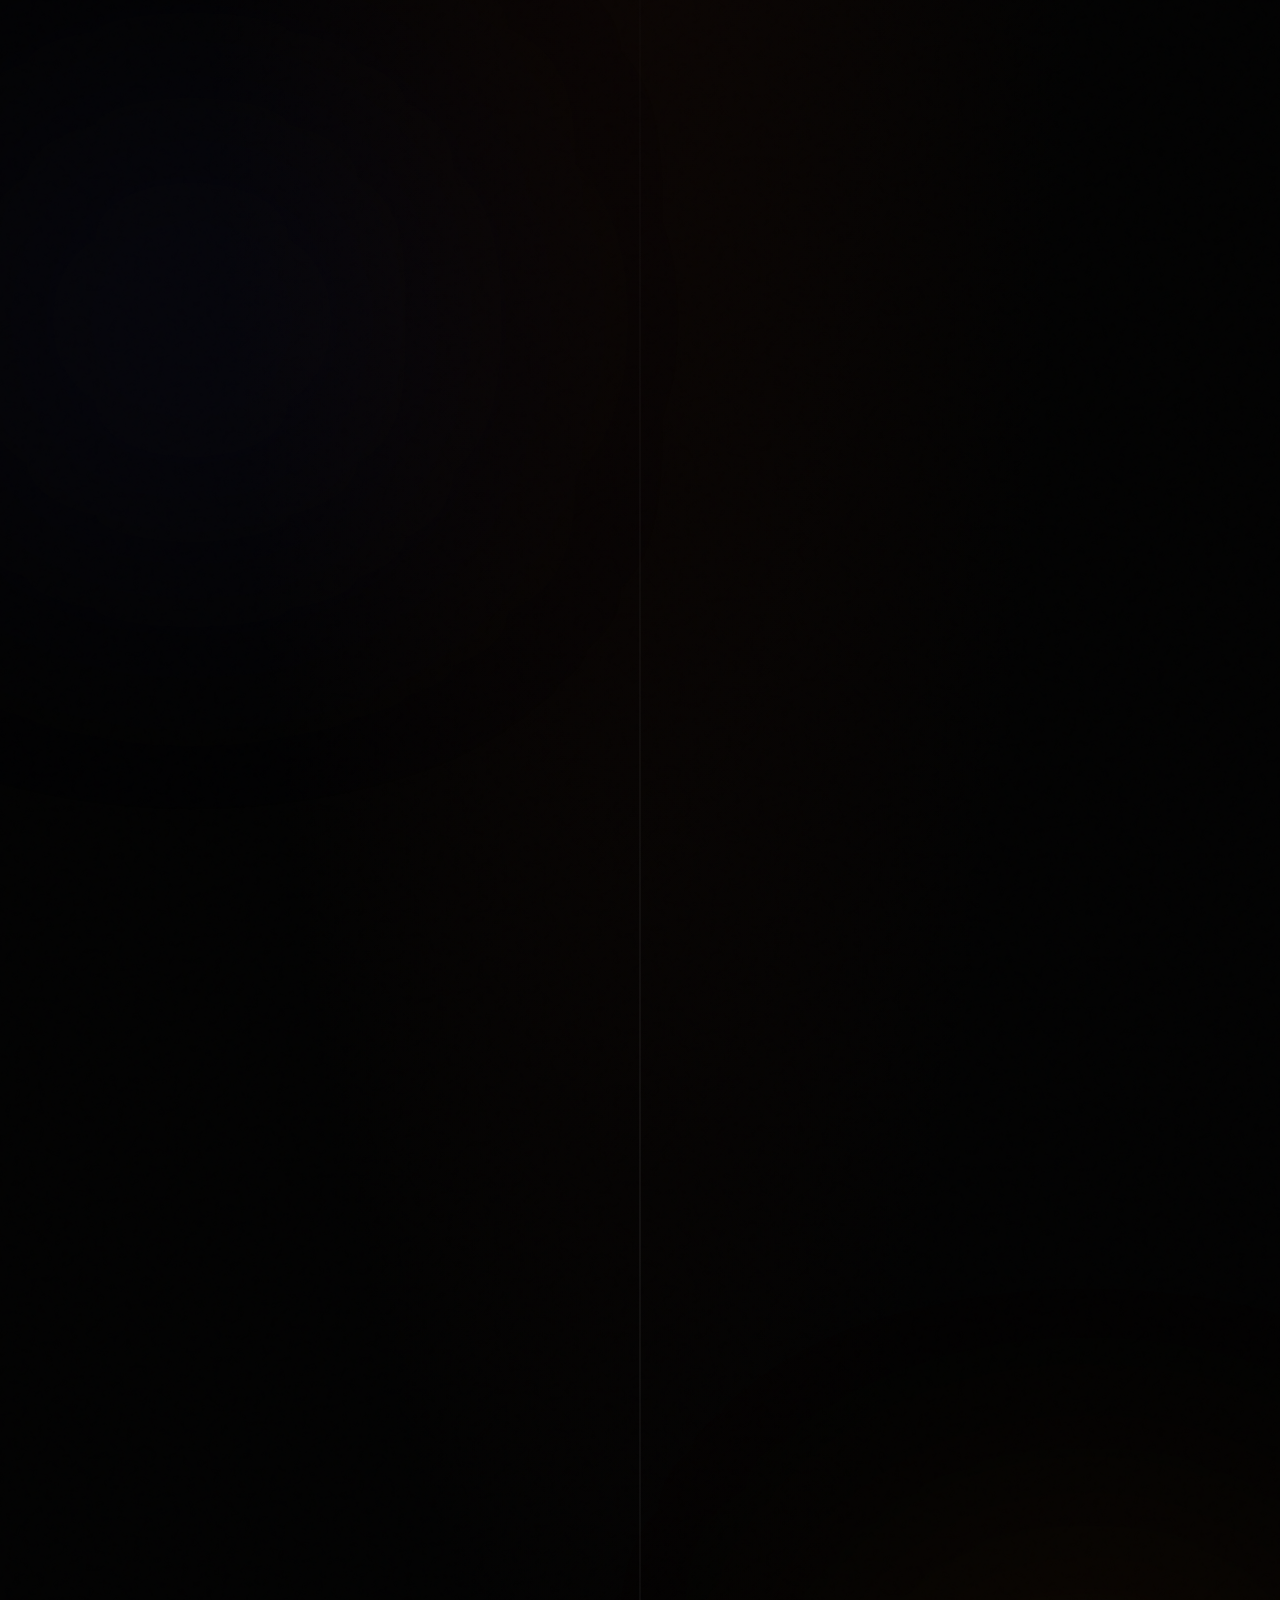
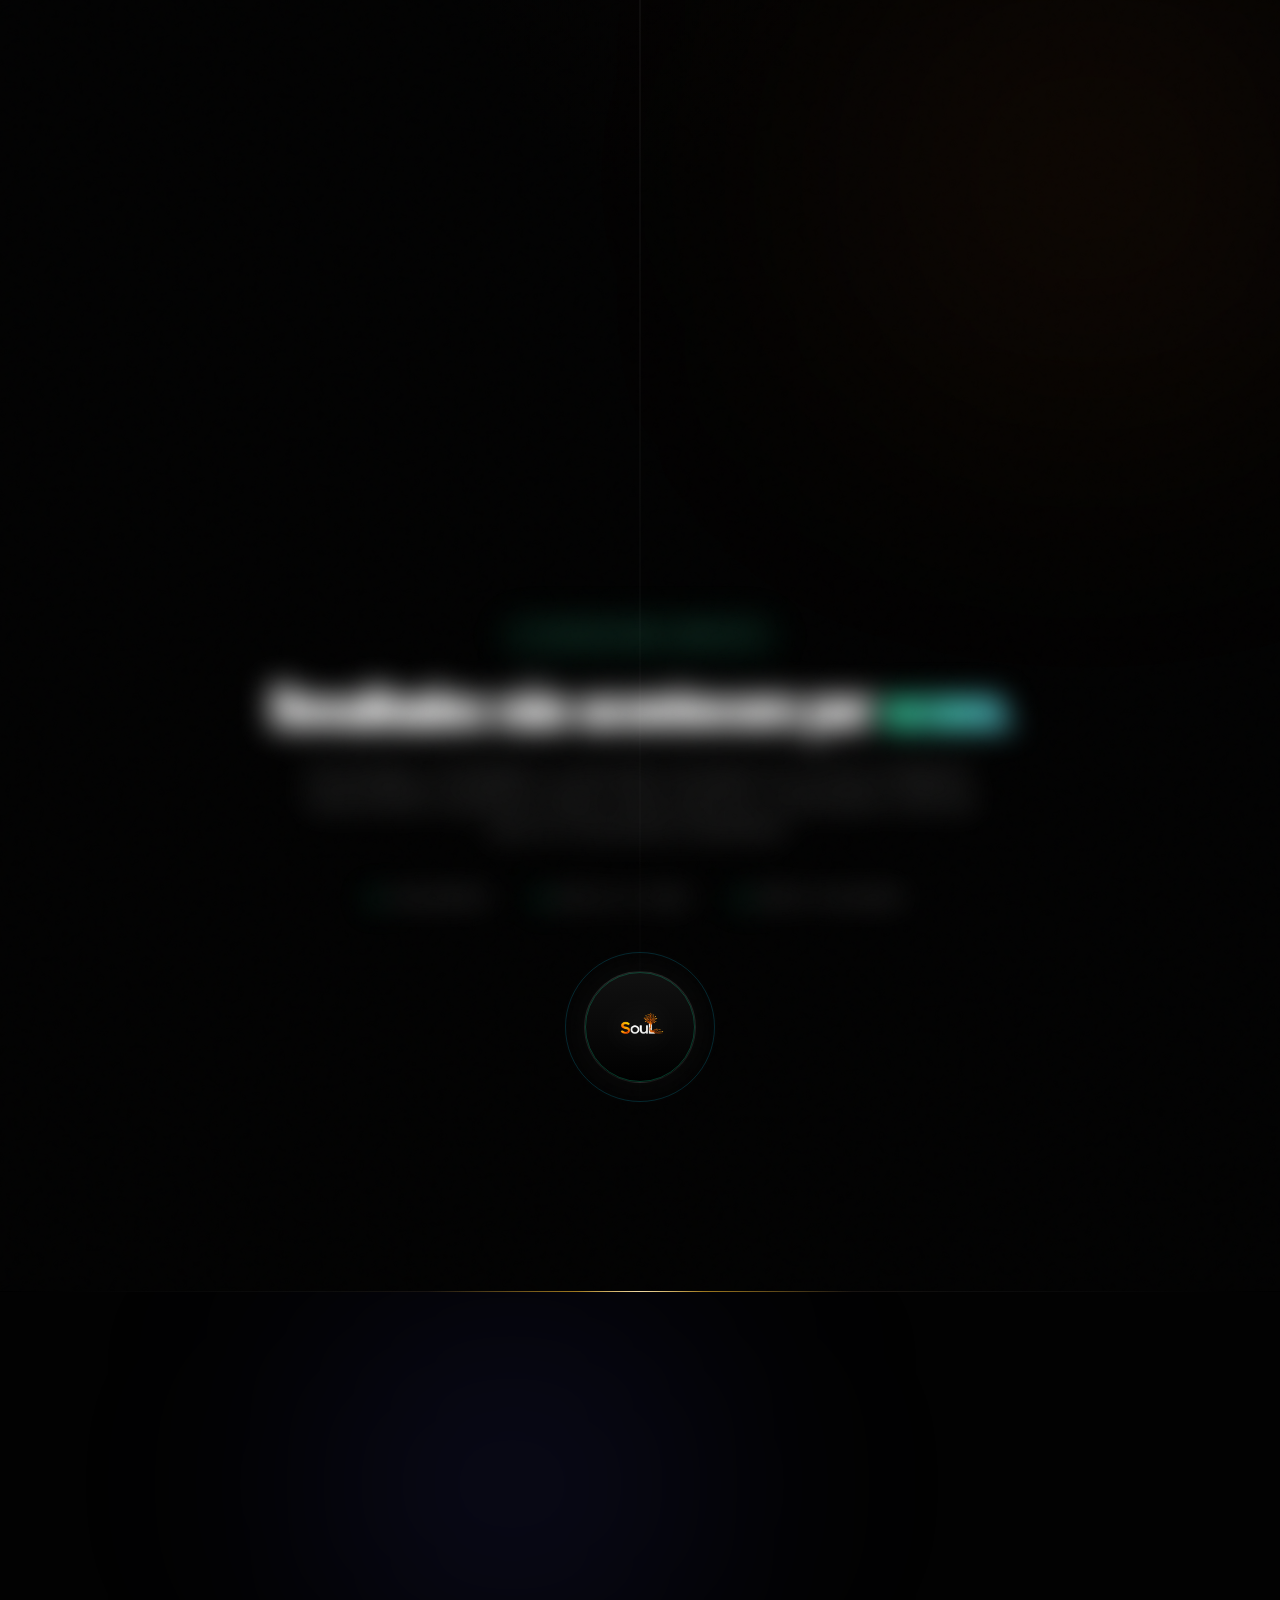
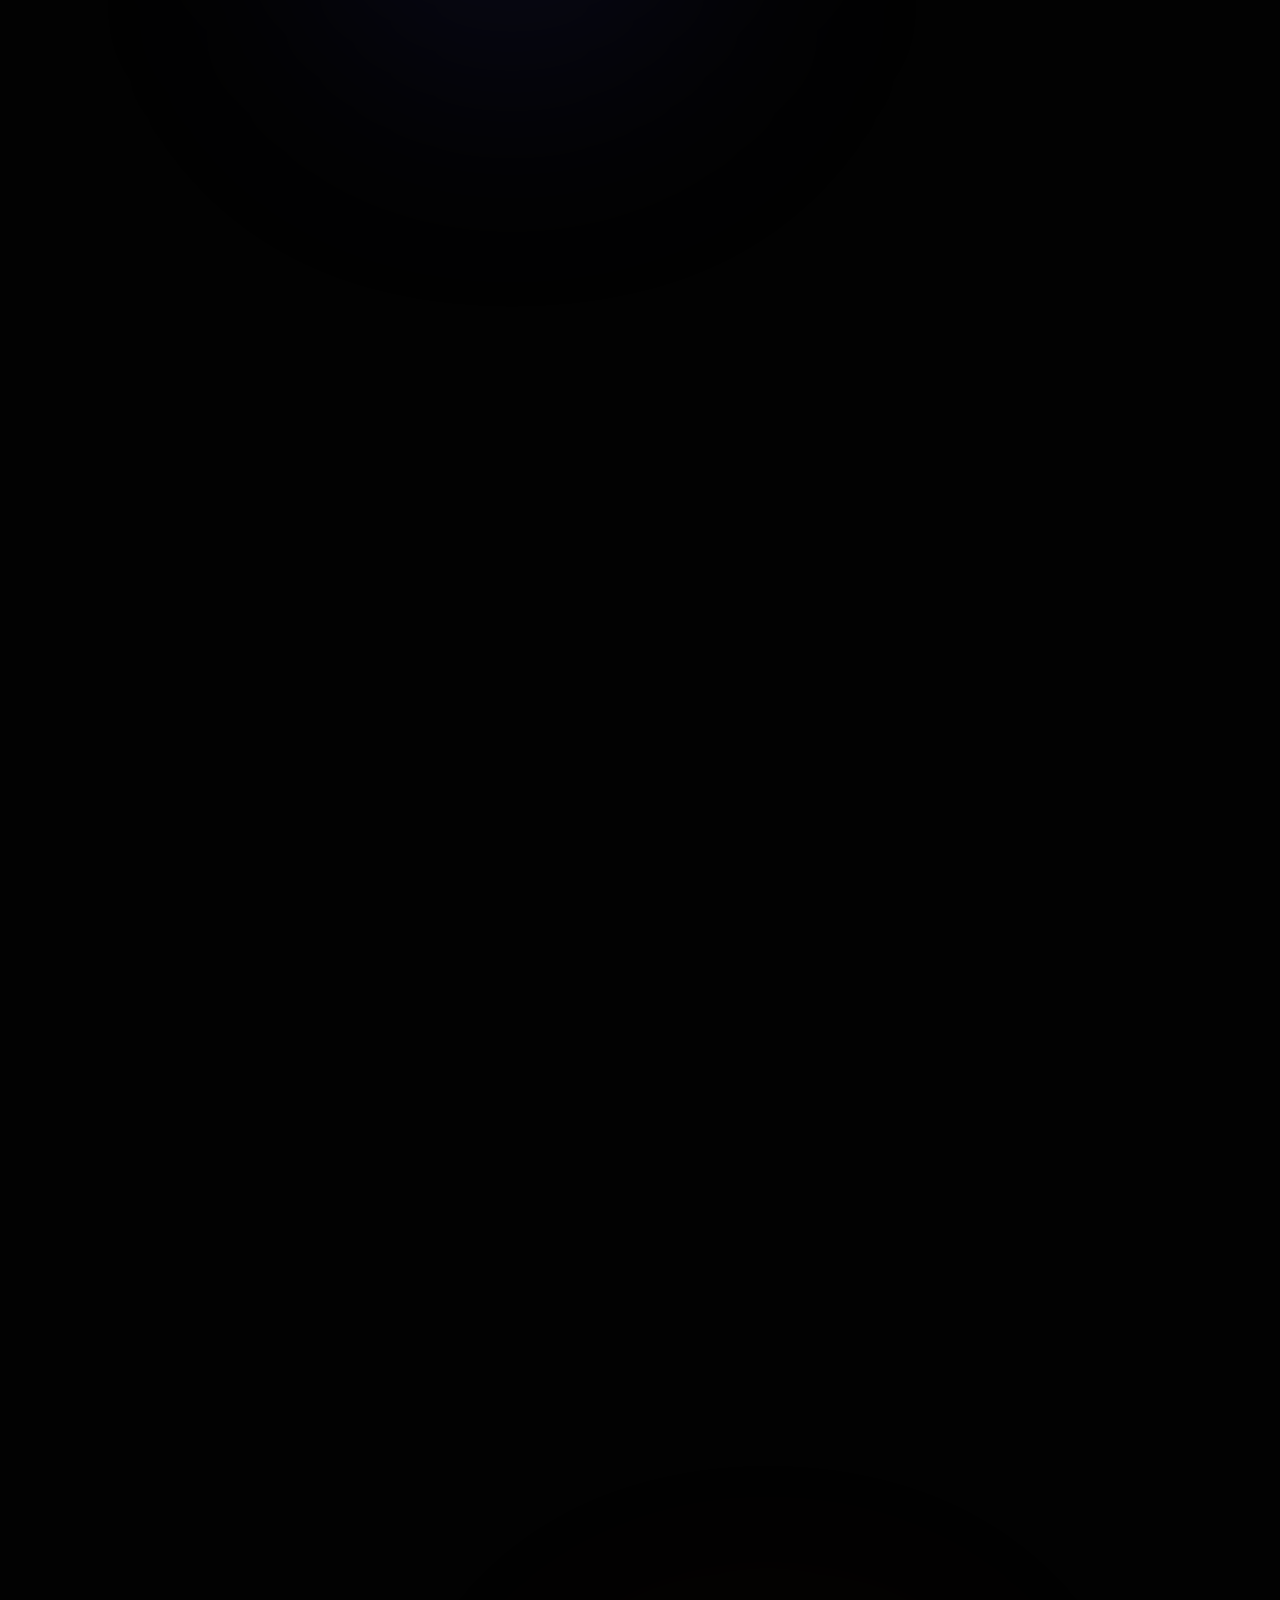
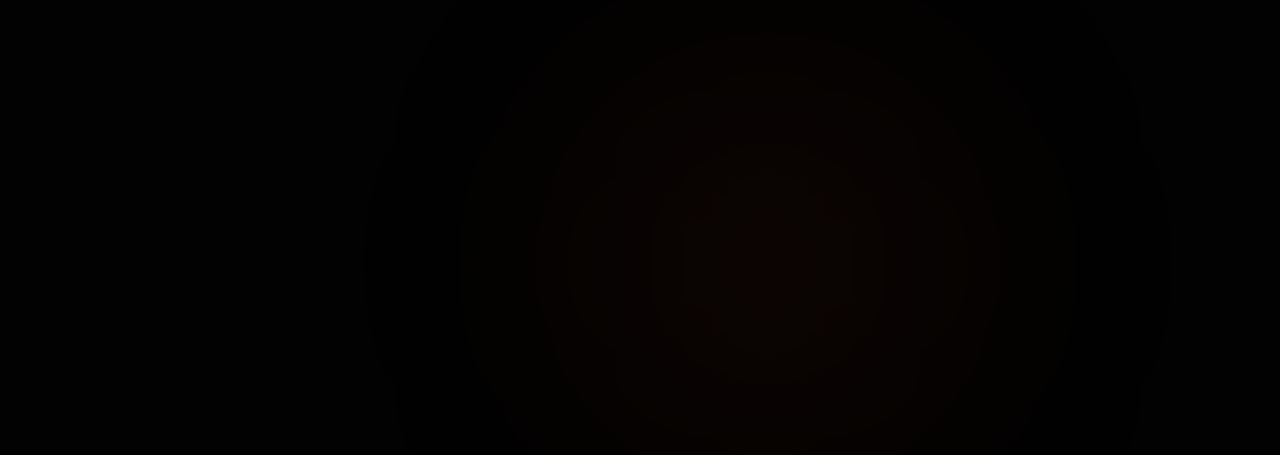
==== commit 6b364a7e: "Corrige ultimo card vazando pela direita no mobile" ====
--- a/index.html
+++ b/index.html
@@ -269,6 +269,13 @@
             /* Ocultar cards de plataformas no mobile (Google, Meta, etc) */
             .eco-badge {
                 display: none !important;
+            }
+            /* Corrigir card vazando pela direita (afastando a âncora) */
+            .mediaCard:last-of-type {
+                right: 35% !important;
+            }
+            .mediaCard:nth-last-of-type(2) {
+                right: 45% !important;
             }
         }
     </style>
